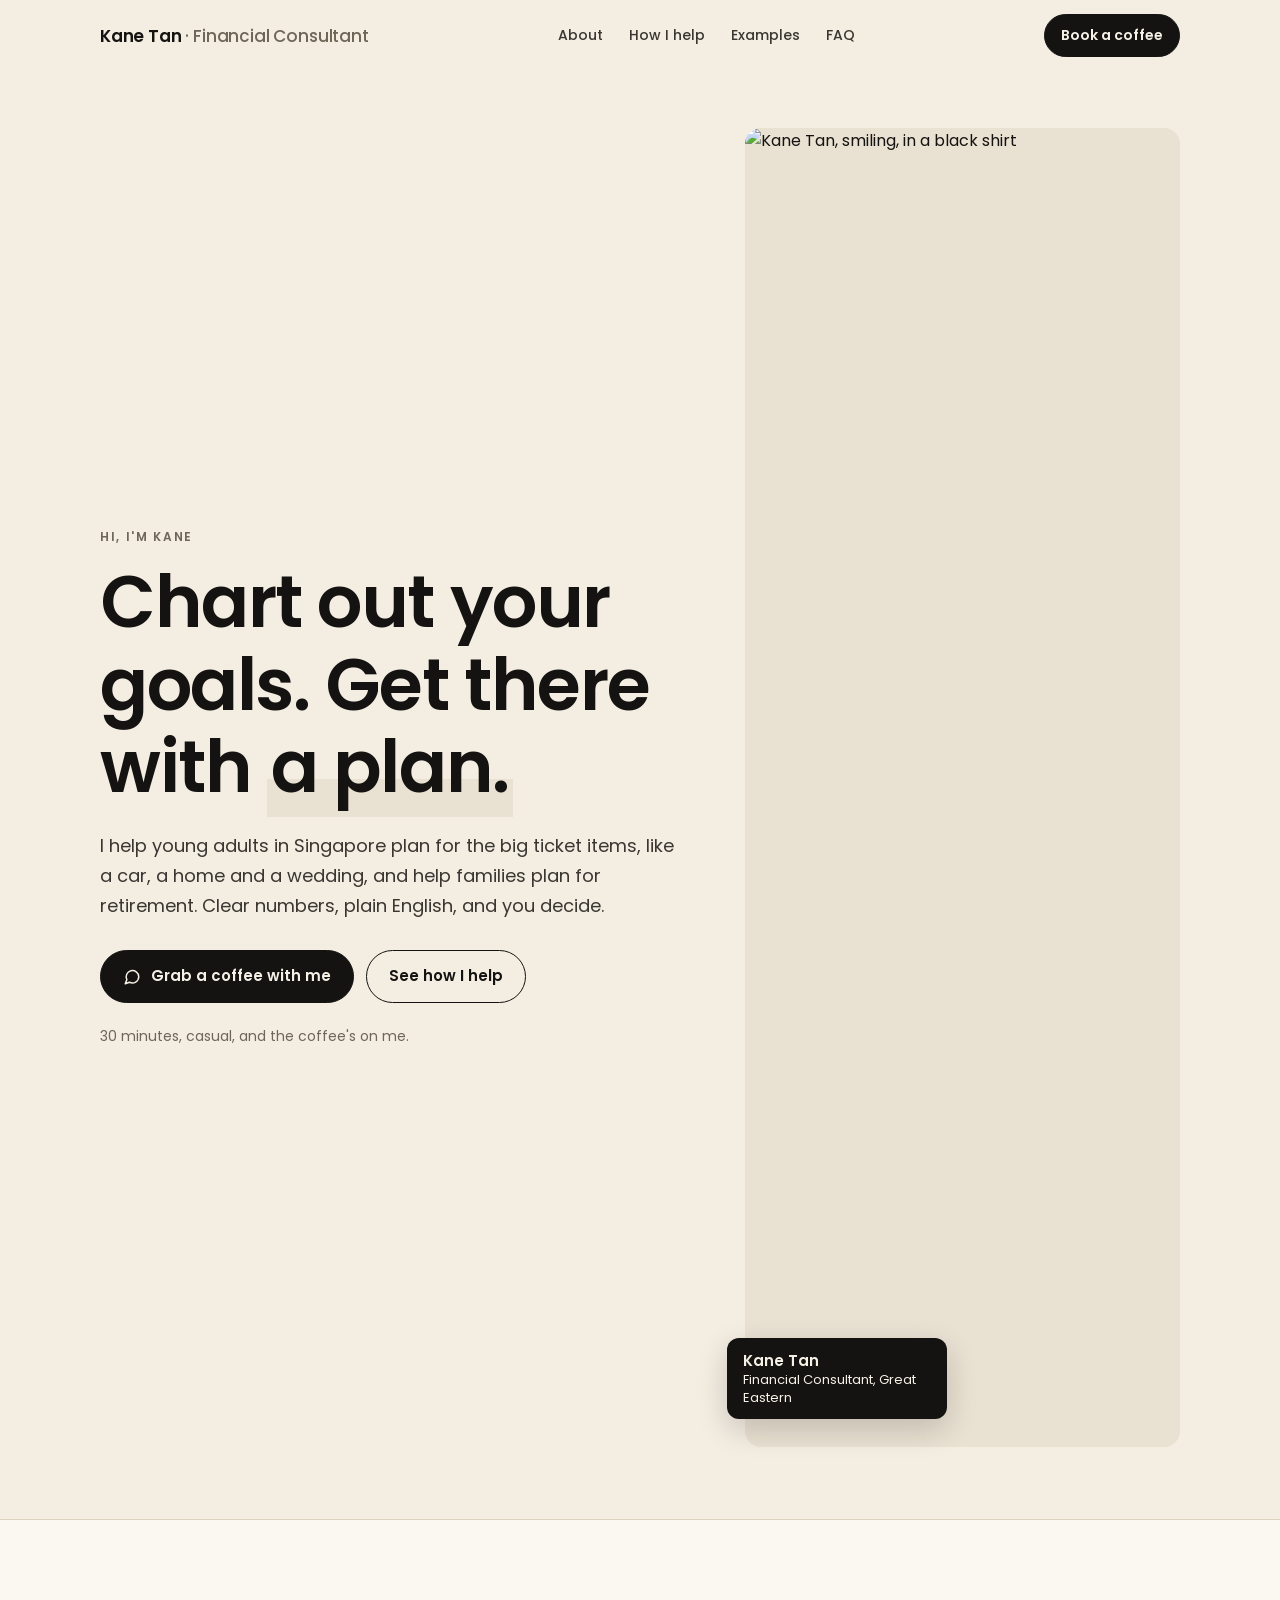
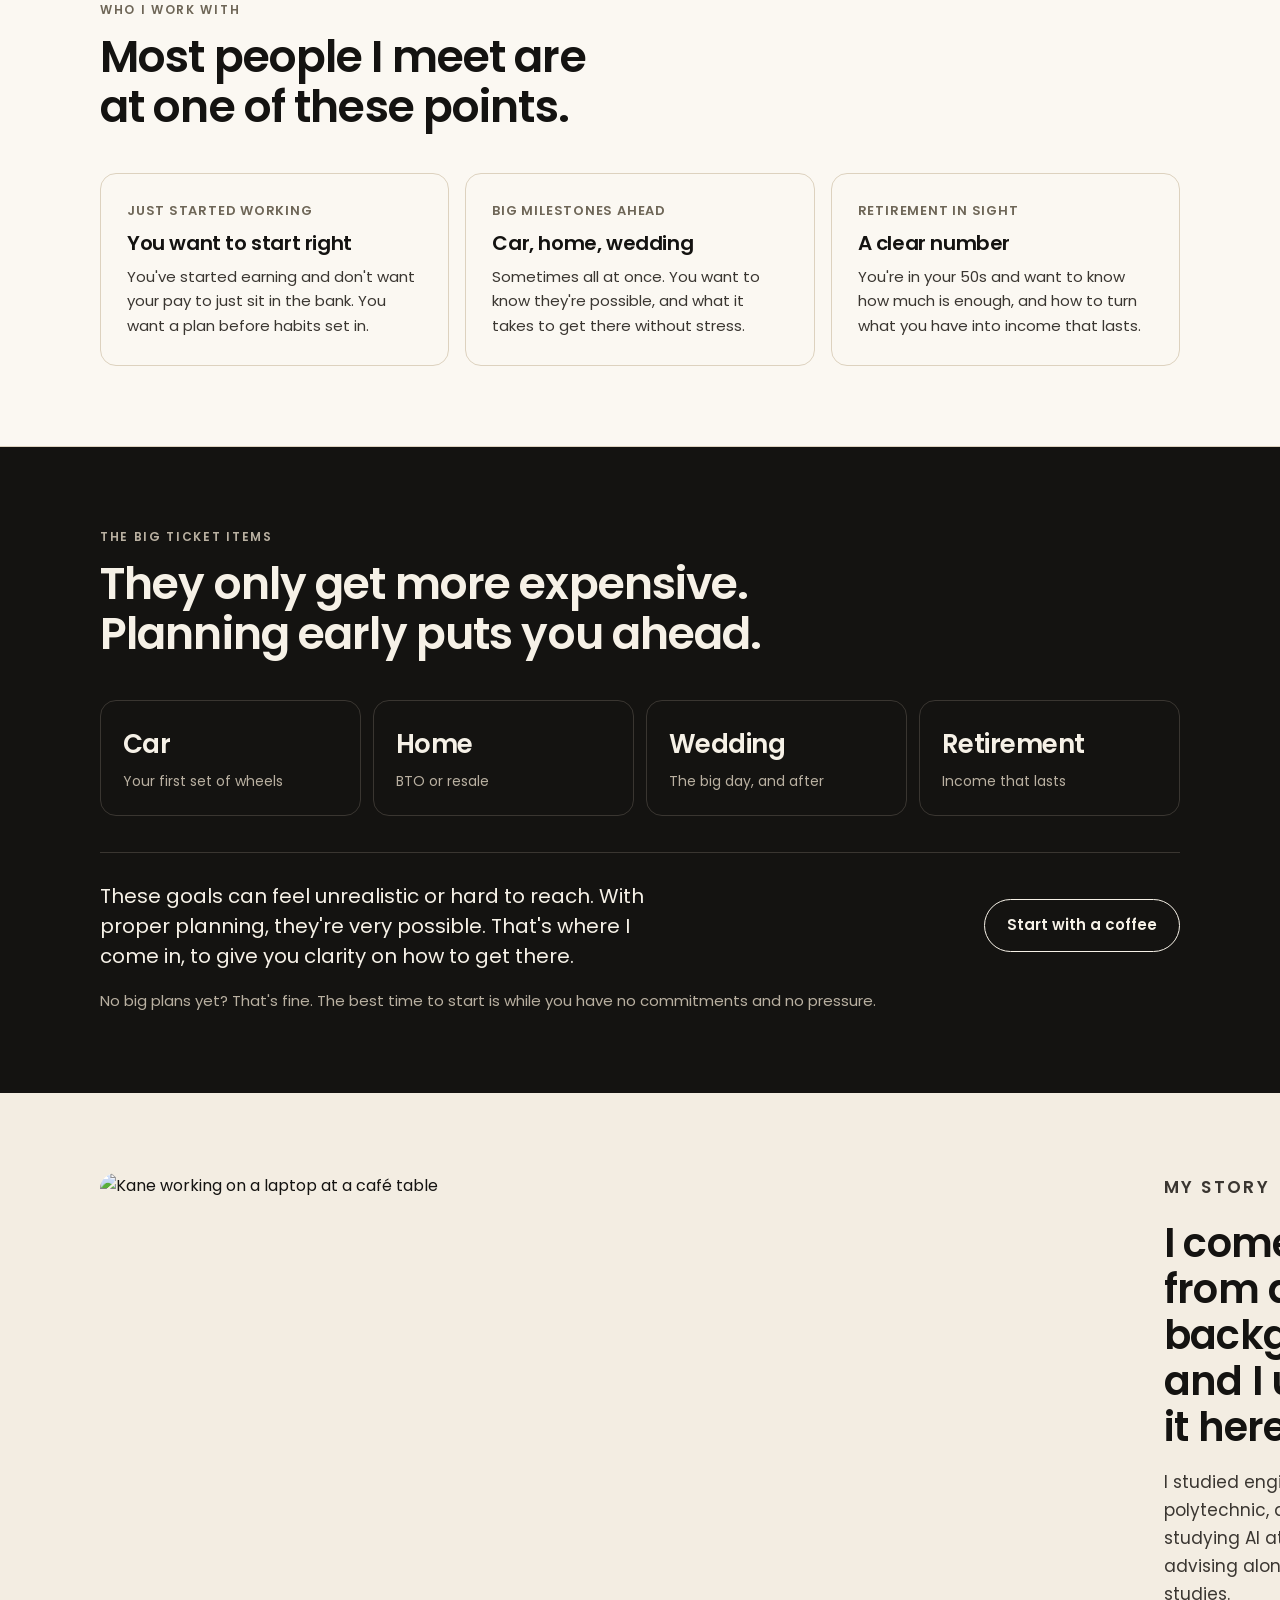
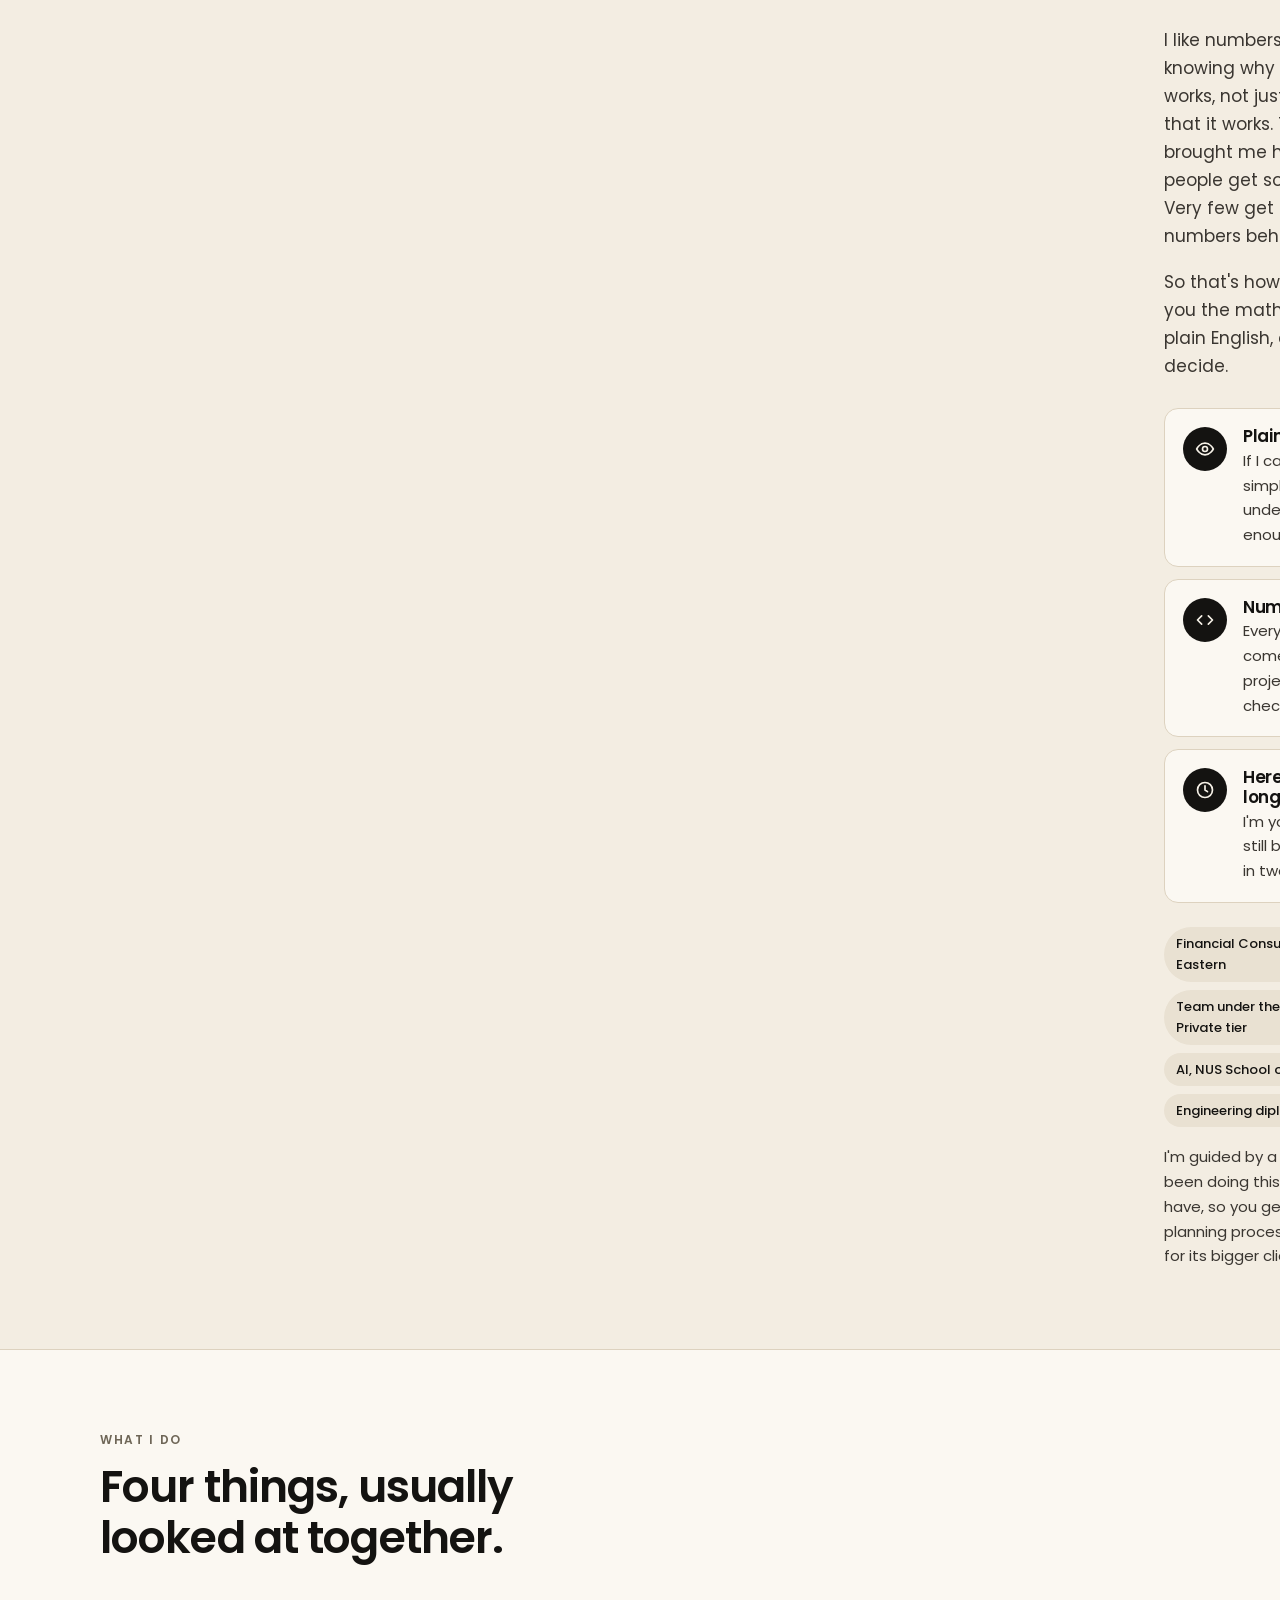
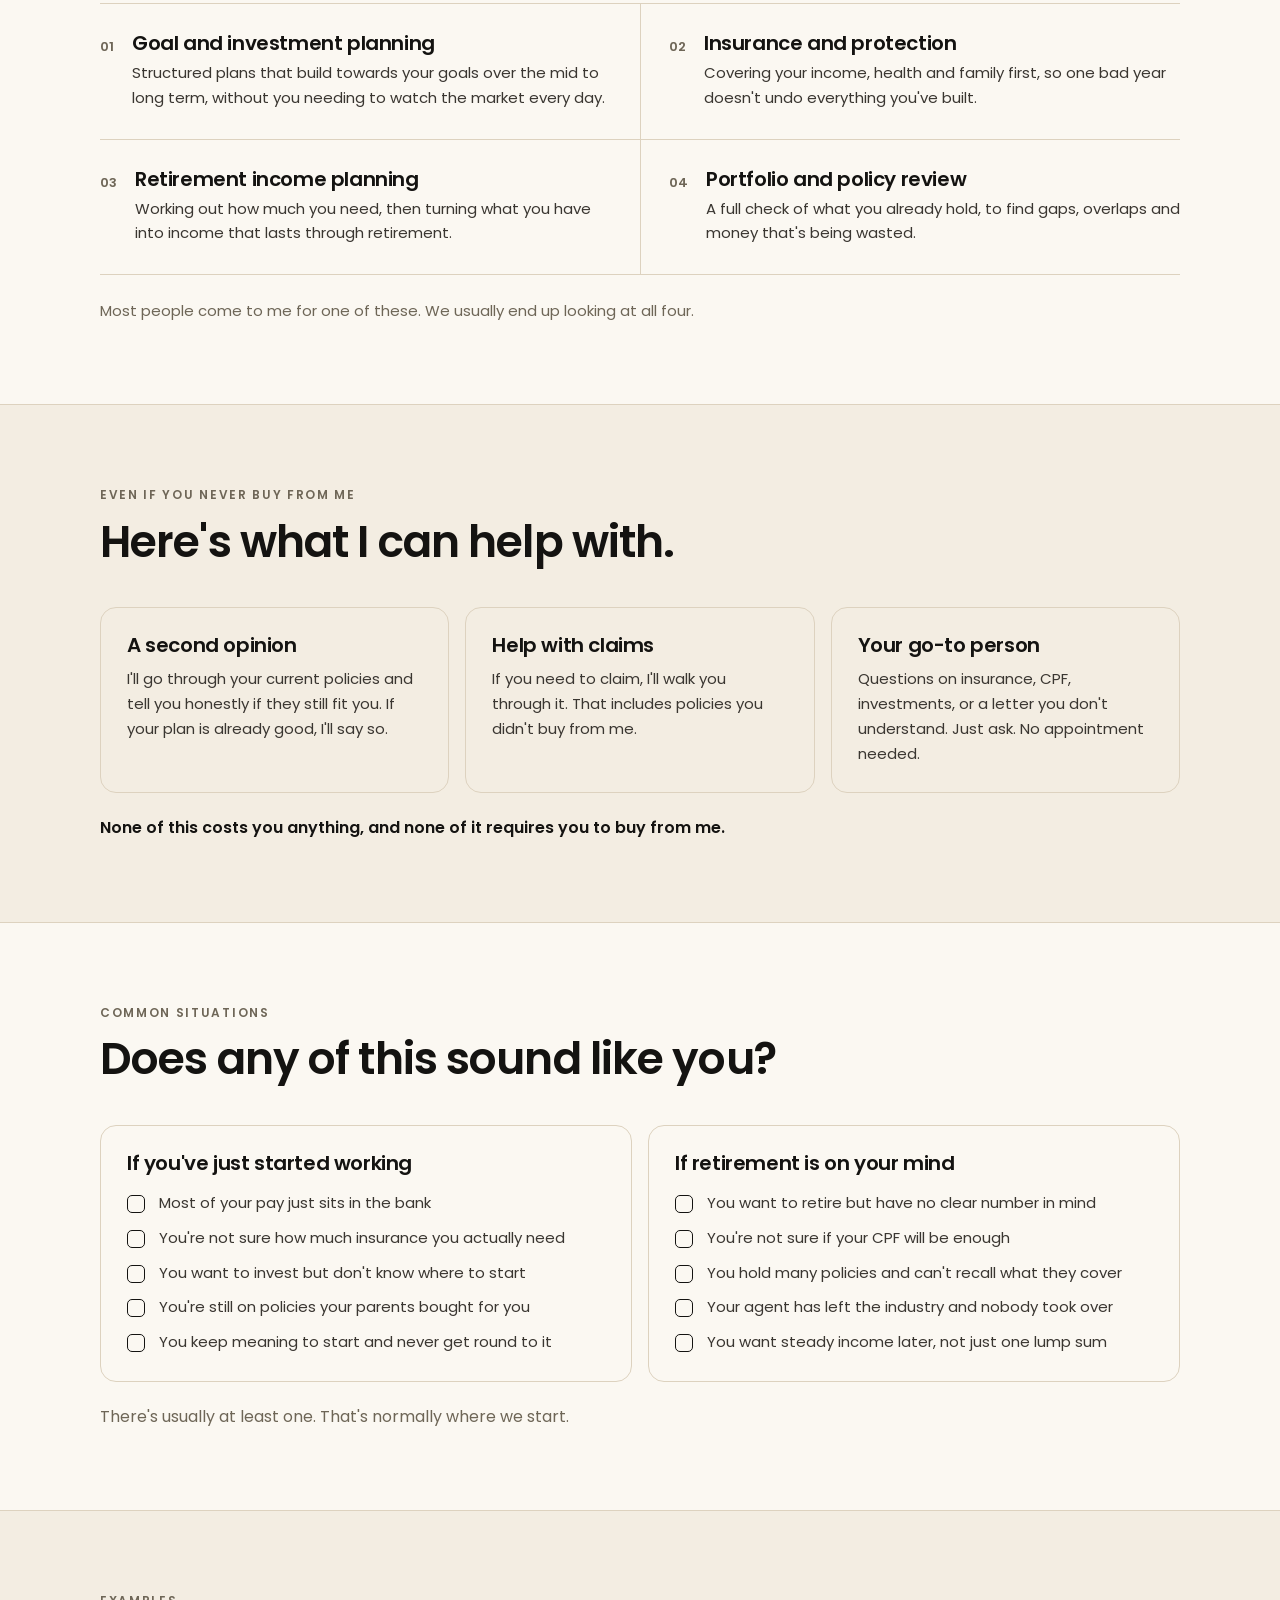
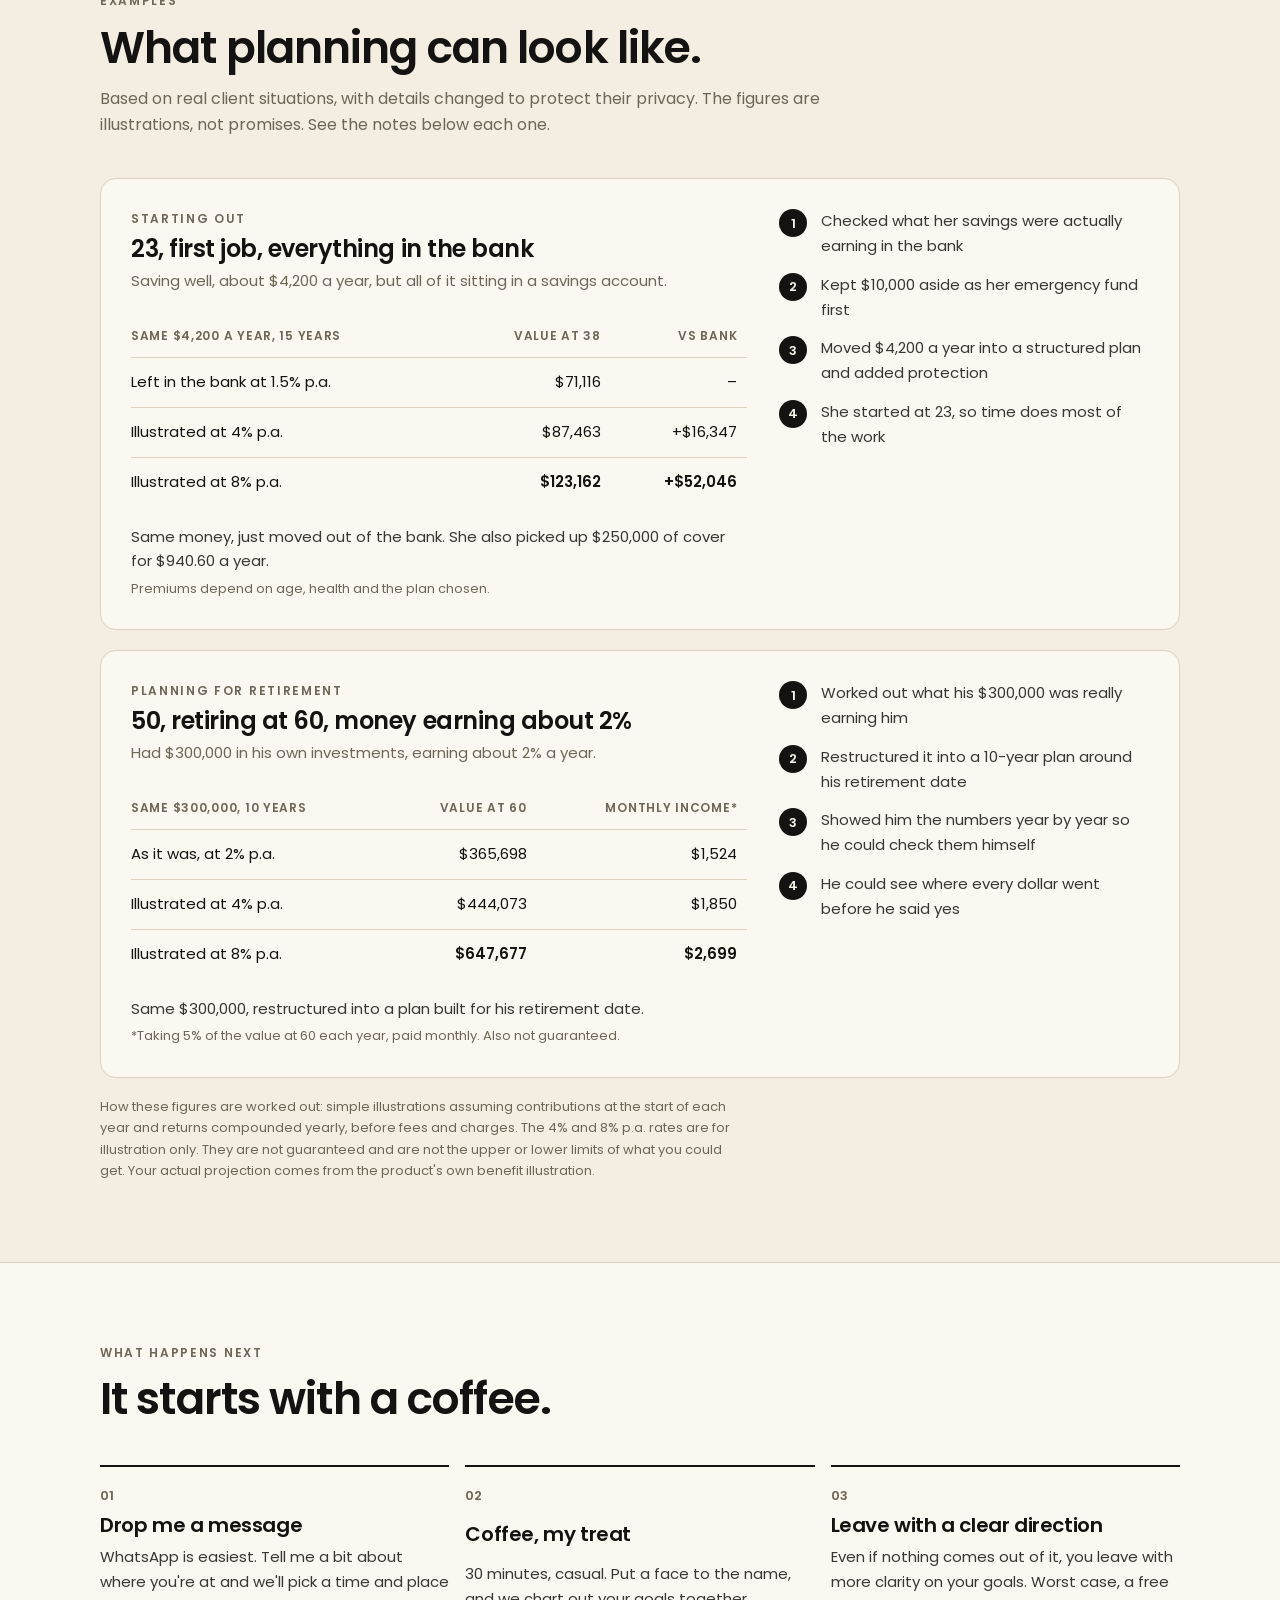
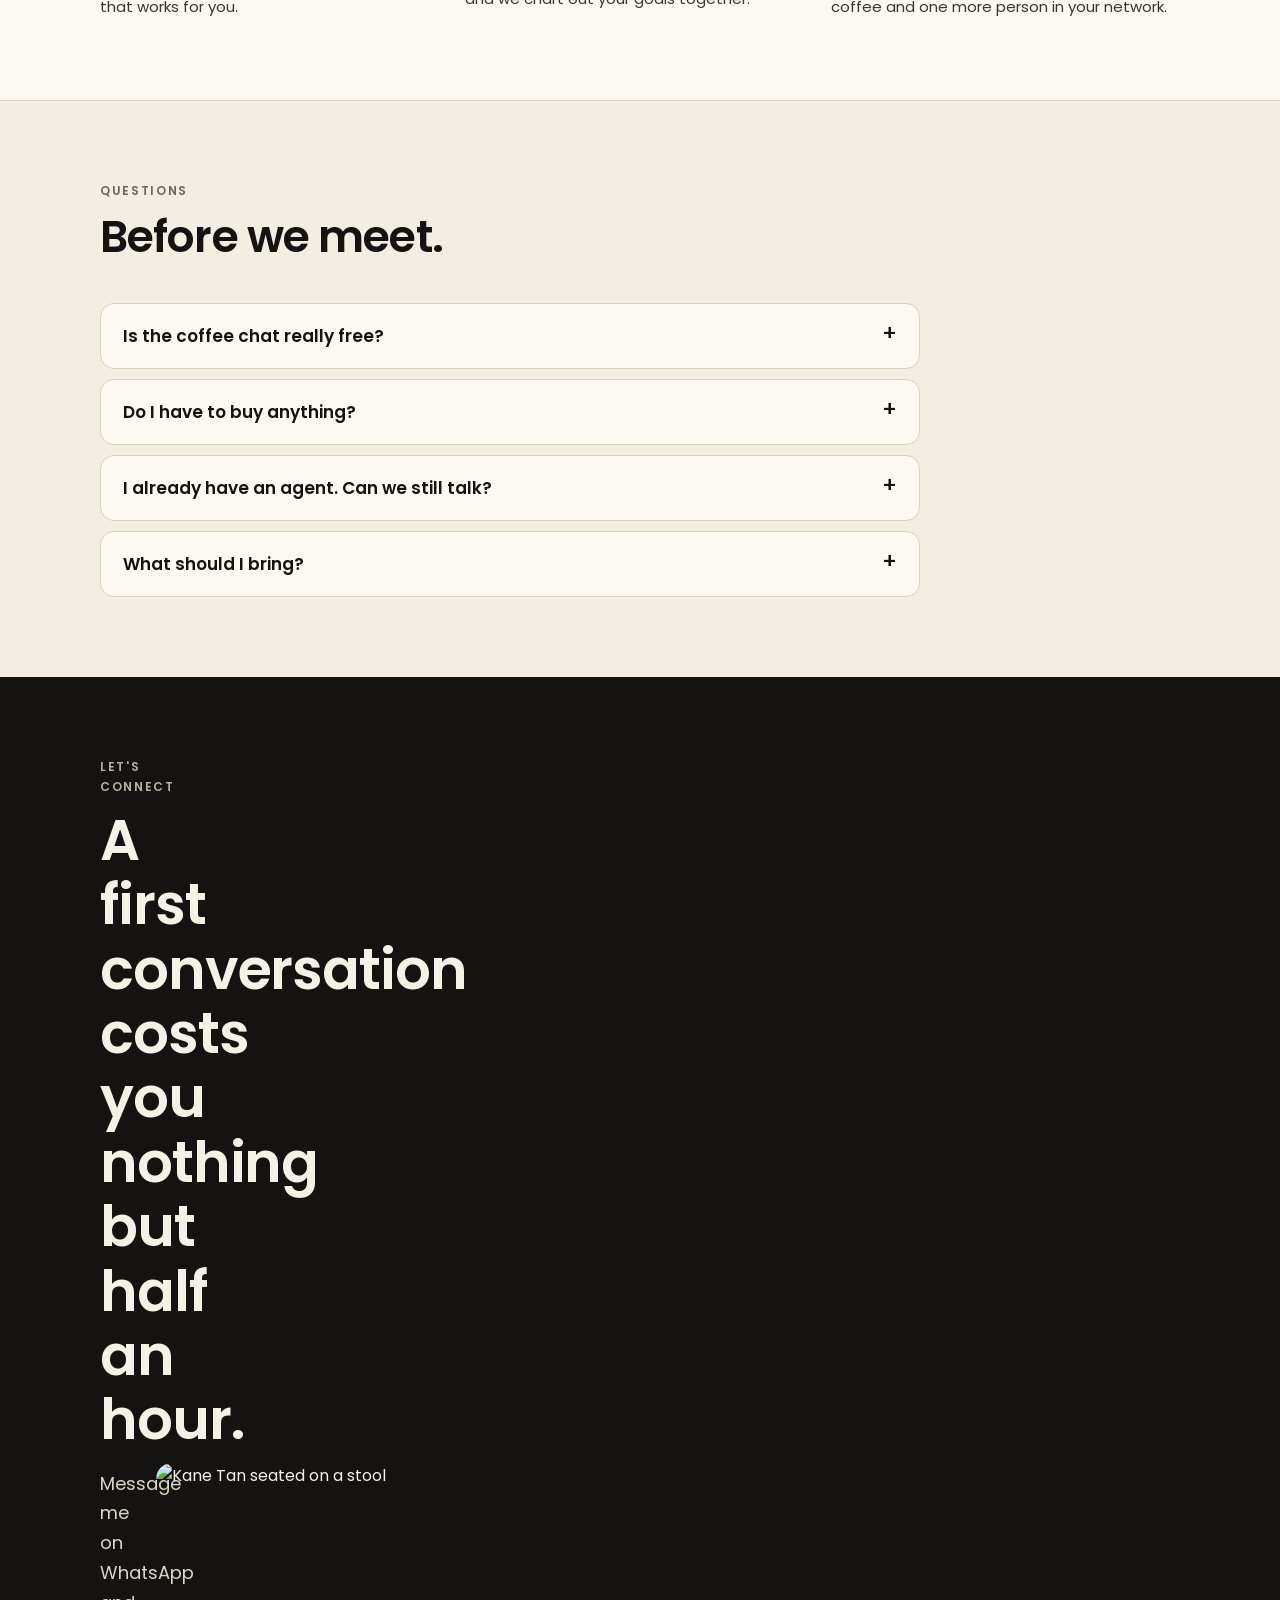
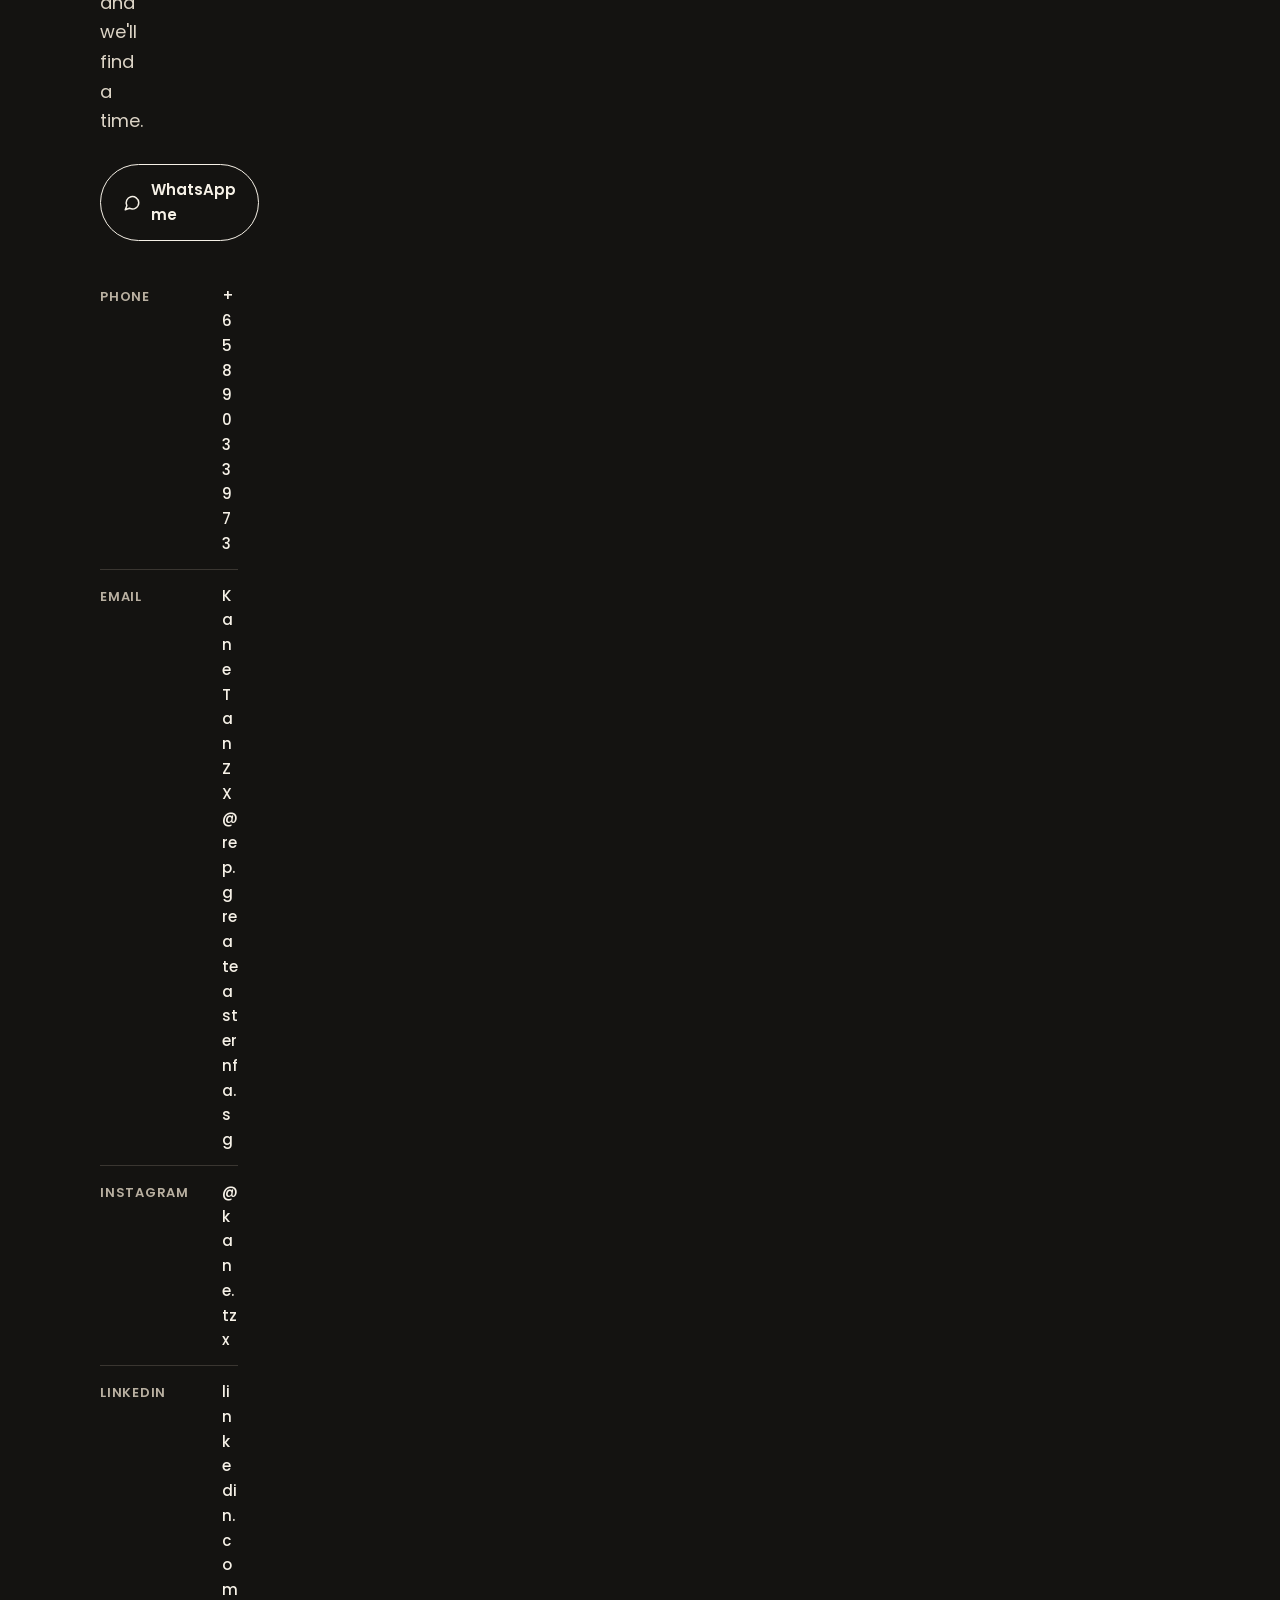
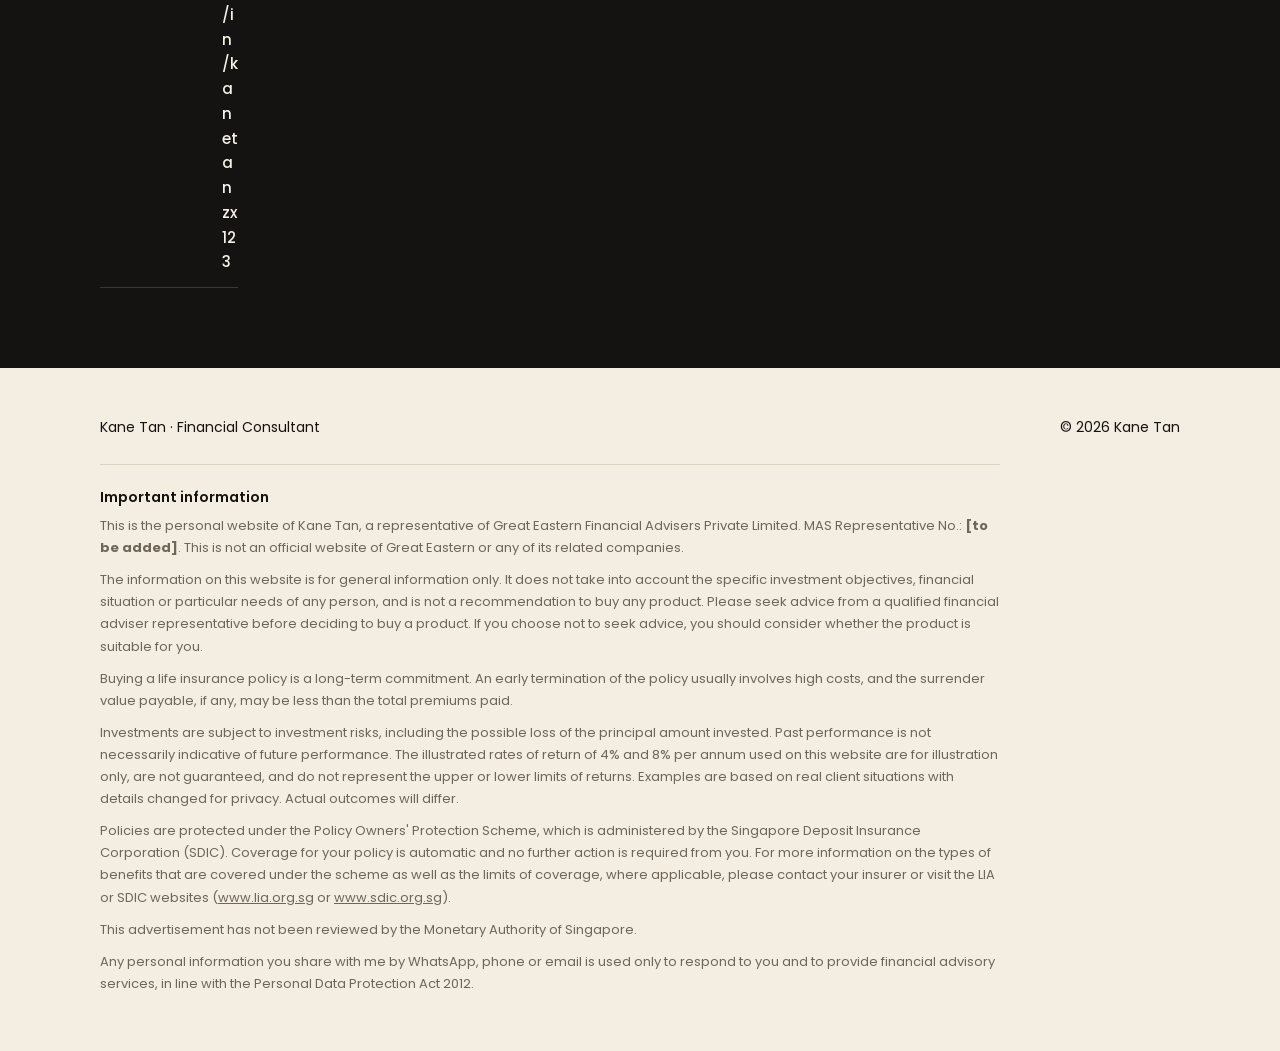
==== index.html @ 6774eb37 "Add files via upload" ====
<!doctype html>
<html lang="en-SG">
<head>
<meta charset="utf-8">
<meta name="viewport" content="width=device-width,initial-scale=1,viewport-fit=cover">
<title>Kane Tan · Financial Consultant</title>
<meta name="description" content="I help young adults in Singapore chart out their goals and plan for the big ticket items: car, home, wedding and retirement. Clear numbers, plain English, and you decide.">
<meta name="theme-color" content="#f3ede2">
<!-- TODO after deploy: replace YOUR-DOMAIN with your Vercel URL so link previews show the image -->
<meta property="og:type" content="website">
<meta property="og:title" content="Kane Tan · Financial Consultant">
<meta property="og:description" content="Chart out your goals and plan for the big ticket items in Singapore. Coffee's on me.">
<meta property="og:image" content="https://YOUR-DOMAIN/images/og.jpg">
<meta property="og:url" content="https://YOUR-DOMAIN/">
<meta name="twitter:card" content="summary_large_image">
<link rel="icon" href="/favicon.svg" type="image/svg+xml">
<link rel="preconnect" href="https://fonts.googleapis.com">
<link rel="preconnect" href="https://fonts.gstatic.com" crossorigin>
<link rel="stylesheet" href="https://fonts.googleapis.com/css2?family=Poppins:wght@400;500;600&display=swap">
<link rel="stylesheet" href="/styles.css">
</head>
<body>

<header class="nav" id="nav">
  <div class="wrap nav-in">
    <a class="brand" href="#top">Kane Tan <span>· Financial Consultant</span></a>
    <nav class="nav-links" aria-label="Sections">
      <a href="#story">About</a>
      <a href="#help">How I help</a>
      <a href="#examples">Examples</a>
      <a href="#faq">FAQ</a>
    </nav>
    <a class="btn btn-dark js-wa" href="https://wa.me/6589033973" target="_blank" rel="noopener">Book a coffee</a>
  </div>
</header>

<main id="top">

  <!-- HERO -->
  <section class="hero">
    <div class="wrap hero-grid">
      <div>
        <p class="eyebrow">Hi, I'm Kane</p>
        <h1>Chart out your goals. Get there with <em>a plan.</em></h1>
        <p class="lede">I help young adults in Singapore plan for the big ticket items, like a car, a home and a wedding, and help families plan for retirement. Clear numbers, plain English, and you decide.</p>
        <div class="cta-row">
          <a class="btn btn-dark js-wa" href="https://wa.me/6589033973" target="_blank" rel="noopener">
            <svg viewBox="0 0 24 24" fill="none" stroke="currentColor" stroke-width="2" stroke-linecap="round" stroke-linejoin="round" aria-hidden="true"><path d="M21 11.5a8.4 8.4 0 0 1-12.4 7.4L3 21l2.1-5.4A8.4 8.4 0 1 1 21 11.5z"/></svg>
            Grab a coffee with me
          </a>
          <a class="btn btn-line" href="#help">See how I help</a>
        </div>
        <p class="hero-note">30 minutes, casual, and the coffee's on me.</p>
      </div>
      <div class="portrait">
        <img src="/images/kane-portrait.jpg" width="1000" height="1319" alt="Kane Tan, smiling, in a black shirt" fetchpriority="high">
        <div class="tag"><b>Kane Tan</b>Financial Consultant, Great Eastern</div>
      </div>
    </div>
  </section>

  <!-- WHO -->
  <section class="band" aria-labelledby="who-h">
    <div class="wrap">
      <div class="sec-head">
        <p class="eyebrow">Who I work with</p>
        <h2 id="who-h">Most people I meet are at one of these points.</h2>
      </div>
      <div class="cards">
        <article class="card">
          <p class="k">Just started working</p>
          <h3>You want to start right</h3>
          <p>You've started earning and don't want your pay to just sit in the bank. You want a plan before habits set in.</p>
        </article>
        <article class="card">
          <p class="k">Big milestones ahead</p>
          <h3>Car, home, wedding</h3>
          <p>Sometimes all at once. You want to know they're possible, and what it takes to get there without stress.</p>
        </article>
        <article class="card">
          <p class="k">Retirement in sight</p>
          <h3>A clear number</h3>
          <p>You're in your 50s and want to know how much is enough, and how to turn what you have into income that lasts.</p>
        </article>
      </div>
    </div>
  </section>

  <!-- GOALS -->
  <section class="dark" aria-labelledby="goals-h">
    <div class="wrap">
      <div class="sec-head">
        <p class="eyebrow">The big ticket items</p>
        <h2 id="goals-h">They only get more expensive. Planning early puts you ahead.</h2>
      </div>
      <div class="goals">
        <div class="goal"><span class="g">Car</span><span class="s">Your first set of wheels</span></div>
        <div class="goal"><span class="g">Home</span><span class="s">BTO or resale</span></div>
        <div class="goal"><span class="g">Wedding</span><span class="s">The big day, and after</span></div>
        <div class="goal"><span class="g">Retirement</span><span class="s">Income that lasts</span></div>
      </div>
      <div class="goals-note">
        <p>These goals can feel unrealistic or hard to reach. With proper planning, they're very possible. That's where I come in, to give you clarity on how to get there.</p>
        <a class="btn btn-line js-wa" href="https://wa.me/6589033973" target="_blank" rel="noopener">Start with a coffee</a>
      </div>
      <p class="muted" style="margin-top:18px;font-size:15px">No big plans yet? That's fine. The best time to start is while you have no commitments and no pressure.</p>
    </div>
  </section>

  <!-- STORY -->
  <section id="story" aria-labelledby="story-h">
    <div class="wrap story">
      <img src="/images/kane-working.jpg" width="900" height="1344" alt="Kane working on a laptop at a café table" loading="lazy">
      <div class="story-body">
        <p class="eyebrow">My story</p>
        <h2 id="story-h">I come from a tech background, and I use it here.</h2>
        <!-- CHECK: "alongside my studies" replaces "full time" from the deck. Use whichever is accurate. -->
        <p>I studied engineering in polytechnic, and I'm now studying AI at NUS while advising alongside my studies.</p>
        <p>I like numbers and I like knowing why something works, not just being told that it works. That's what brought me here. Most people get sold a product. Very few get shown the numbers behind it.</p>
        <p>So that's how I work. I show you the maths, I explain it in plain English, and you decide.</p>
        <div class="principles">
          <div class="principle">
            <span class="ic"><svg viewBox="0 0 24 24" fill="none" stroke="currentColor" stroke-width="2" stroke-linecap="round" stroke-linejoin="round" aria-hidden="true"><path d="M2 12s3.6-7 10-7 10 7 10 7-3.6 7-10 7S2 12 2 12z"/><circle cx="12" cy="12" r="3"/></svg></span>
            <div><h3>Plain English</h3><p>If I can't explain it simply, I don't understand it well enough.</p></div>
          </div>
          <div class="principle">
            <span class="ic"><svg viewBox="0 0 24 24" fill="none" stroke="currentColor" stroke-width="2" stroke-linecap="round" stroke-linejoin="round" aria-hidden="true"><path d="m8 7-5 5 5 5M16 7l5 5-5 5"/></svg></span>
            <div><h3>Numbers first</h3><p>Every plan I show you comes with a projection you can check yourself.</p></div>
          </div>
          <div class="principle">
            <span class="ic"><svg viewBox="0 0 24 24" fill="none" stroke="currentColor" stroke-width="2" stroke-linecap="round" stroke-linejoin="round" aria-hidden="true"><circle cx="12" cy="12" r="9"/><path d="M12 7v5l3 2"/></svg></span>
            <div><h3>Here for the long run</h3><p>I'm young. I plan to still be your adviser in twenty years.</p></div>
          </div>
        </div>
        <div class="creds" aria-label="Background">
          <span class="cred">Financial Consultant, Great Eastern</span>
          <span class="cred">Team under the Great Eastern Private tier</span>
          <span class="cred">AI, NUS School of Computing</span>
          <span class="cred">Engineering diploma</span>
        </div>
        <p class="muted" style="font-size:15px">I'm guided by a team that has been doing this far longer than I have, so you get the same planning process the team uses for its bigger clients.</p>
      </div>
    </div>
  </section>

  <!-- SERVICES -->
  <section id="help" class="band" aria-labelledby="help-h">
    <div class="wrap">
      <div class="sec-head">
        <p class="eyebrow">What I do</p>
        <h2 id="help-h">Four things, usually looked at together.</h2>
      </div>
      <div class="svc">
        <div class="svc-item"><span class="n">01</span><div><h3>Goal and investment planning</h3><p>Structured plans that build towards your goals over the mid to long term, without you needing to watch the market every day.</p></div></div>
        <div class="svc-item"><span class="n">02</span><div><h3>Insurance and protection</h3><p>Covering your income, health and family first, so one bad year doesn't undo everything you've built.</p></div></div>
        <div class="svc-item"><span class="n">03</span><div><h3>Retirement income planning</h3><p>Working out how much you need, then turning what you have into income that lasts through retirement.</p></div></div>
        <div class="svc-item"><span class="n">04</span><div><h3>Portfolio and policy review</h3><p>A full check of what you already hold, to find gaps, overlaps and money that's being wasted.</p></div></div>
      </div>
      <p class="svc-foot">Most people come to me for one of these. We usually end up looking at all four.</p>
    </div>
  </section>

  <!-- FREE HELP -->
  <section aria-labelledby="free-h">
    <div class="wrap">
      <div class="sec-head">
        <p class="eyebrow">Even if you never buy from me</p>
        <h2 id="free-h">Here's what I can help with.</h2>
      </div>
      <div class="free">
        <article class="card">
          <h3>A second opinion</h3>
          <p>I'll go through your current policies and tell you honestly if they still fit you. If your plan is already good, I'll say so.</p>
        </article>
        <article class="card">
          <h3>Help with claims</h3>
          <p>If you need to claim, I'll walk you through it. That includes policies you didn't buy from me.</p>
        </article>
        <article class="card">
          <h3>Your go-to person</h3>
          <p>Questions on insurance, CPF, investments, or a letter you don't understand. Just ask. No appointment needed.</p>
        </article>
      </div>
      <p class="free-note">None of this costs you anything, and none of it requires you to buy from me.</p>
    </div>
  </section>

  <!-- SOUND LIKE YOU -->
  <section class="band" aria-labelledby="sly-h">
    <div class="wrap">
      <div class="sec-head">
        <p class="eyebrow">Common situations</p>
        <h2 id="sly-h">Does any of this sound like you?</h2>
      </div>
      <div class="sly">
        <div class="card">
          <h3>If you've just started working</h3>
          <ul>
            <li>Most of your pay just sits in the bank</li>
            <li>You're not sure how much insurance you actually need</li>
            <li>You want to invest but don't know where to start</li>
            <li>You're still on policies your parents bought for you</li>
            <li>You keep meaning to start and never get round to it</li>
          </ul>
        </div>
        <div class="card">
          <h3>If retirement is on your mind</h3>
          <ul>
            <li>You want to retire but have no clear number in mind</li>
            <li>You're not sure if your CPF will be enough</li>
            <li>You hold many policies and can't recall what they cover</li>
            <li>Your agent has left the industry and nobody took over</li>
            <li>You want steady income later, not just one lump sum</li>
          </ul>
        </div>
      </div>
      <p class="sly-foot">There's usually at least one. That's normally where we start.</p>
    </div>
  </section>

  <!-- EXAMPLES -->
  <section id="examples" aria-labelledby="ex-h">
    <div class="wrap">
      <div class="sec-head">
        <p class="eyebrow">Examples</p>
        <h2 id="ex-h">What planning can look like.</h2>
        <p class="muted">Based on real client situations, with details changed to protect their privacy. The figures are illustrations, not promises. See the notes below each one.</p>
      </div>
      <div class="cases">

        <article class="case">
          <div>
            <p class="eyebrow">Starting out</p>
            <h3>23, first job, everything in the bank</h3>
            <p class="who">Saving well, about $4,200 a year, but all of it sitting in a savings account.</p>
            <div class="tbl">
              <table>
                <thead><tr><th>Same $4,200 a year, 15 years</th><th>Value at 38</th><th>Vs bank</th></tr></thead>
                <tbody>
                  <tr><td>Left in the bank at 1.5% p.a.</td><td>$71,116</td><td>–</td></tr>
                  <tr><td>Illustrated at 4% p.a.</td><td>$87,463</td><td>+$16,347</td></tr>
                  <tr><td>Illustrated at 8% p.a.</td><td class="hi">$123,162</td><td class="hi">+$52,046</td></tr>
                </tbody>
              </table>
            </div>
            <p class="takeaway">Same money, just moved out of the bank. She also picked up $250,000 of cover for $940.60 a year.</p>
            <p class="case-note">Premiums depend on age, health and the plan chosen.</p>
          </div>
          <ol class="steps" aria-label="How we got there">
            <li>Checked what her savings were actually earning in the bank</li>
            <li>Kept $10,000 aside as her emergency fund first</li>
            <li>Moved $4,200 a year into a structured plan and added protection</li>
            <li>She started at 23, so time does most of the work</li>
          </ol>
        </article>

        <article class="case">
          <div>
            <p class="eyebrow">Planning for retirement</p>
            <h3>50, retiring at 60, money earning about 2%</h3>
            <p class="who">Had $300,000 in his own investments, earning about 2% a year.</p>
            <div class="tbl">
              <table>
                <thead><tr><th>Same $300,000, 10 years</th><th>Value at 60</th><th>Monthly income*</th></tr></thead>
                <tbody>
                  <tr><td>As it was, at 2% p.a.</td><td>$365,698</td><td>$1,524</td></tr>
                  <tr><td>Illustrated at 4% p.a.</td><td>$444,073</td><td>$1,850</td></tr>
                  <tr><td>Illustrated at 8% p.a.</td><td class="hi">$647,677</td><td class="hi">$2,699</td></tr>
                </tbody>
              </table>
            </div>
            <p class="takeaway">Same $300,000, restructured into a plan built for his retirement date.</p>
            <p class="case-note">*Taking 5% of the value at 60 each year, paid monthly. Also not guaranteed.</p>
          </div>
          <ol class="steps" aria-label="How we got there">
            <li>Worked out what his $300,000 was really earning him</li>
            <li>Restructured it into a 10-year plan around his retirement date</li>
            <li>Showed him the numbers year by year so he could check them himself</li>
            <li>He could see where every dollar went before he said yes</li>
          </ol>
        </article>

      </div>
      <p class="case-note" style="margin-top:18px;max-width:80ch">How these figures are worked out: simple illustrations assuming contributions at the start of each year and returns compounded yearly, before fees and charges. The 4% and 8% p.a. rates are for illustration only. They are not guaranteed and are not the upper or lower limits of what you could get. Your actual projection comes from the product's own benefit illustration.</p>
    </div>
  </section>

  <!-- PROCESS -->
  <section class="band" aria-labelledby="pr-h">
    <div class="wrap">
      <div class="sec-head">
        <p class="eyebrow">What happens next</p>
        <h2 id="pr-h">It starts with a coffee.</h2>
      </div>
      <ol class="process">
        <li><h3>Drop me a message</h3><p>WhatsApp is easiest. Tell me a bit about where you're at and we'll pick a time and place that works for you.</p></li>
        <li><h3>Coffee, my treat</h3><p>30 minutes, casual. Put a face to the name, and we chart out your goals together.</p></li>
        <li><h3>Leave with a clear direction</h3><p>Even if nothing comes out of it, you leave with more clarity on your goals. Worst case, a free coffee and one more person in your network.</p></li>
      </ol>
    </div>
  </section>

  <!-- FAQ -->
  <section id="faq" aria-labelledby="faq-h">
    <div class="wrap">
      <div class="sec-head">
        <p class="eyebrow">Questions</p>
        <h2 id="faq-h">Before we meet.</h2>
      </div>
      <div class="faq">
        <details>
          <summary>Is the coffee chat really free?</summary>
          <p>Yes. The coffee's on me, and there's no fee for the chat or for a second opinion on your policies.</p>
        </details>
        <details>
          <summary>Do I have to buy anything?</summary>
          <p>No. If something fits, I'll show you the numbers and you decide. If what you have is already good, I'll tell you that too.</p>
        </details>
        <details>
          <summary>I already have an agent. Can we still talk?</summary>
          <p>Of course. Many people I meet already have one. A second view doesn't mean changing anything.</p>
        </details>
        <details>
          <summary>What should I bring?</summary>
          <p>Nothing is needed. If you'd like a review, bring a list or photos of your current policies, or have your insurer's app open.</p>
        </details>
      </div>
    </div>
  </section>

  <!-- CONTACT -->
  <section class="dark" id="contact" aria-labelledby="c-h">
    <div class="wrap contact">
      <div>
        <p class="eyebrow">Let's connect</p>
        <h2 id="c-h">A first conversation costs you nothing but half an hour.</h2>
        <p class="lede">Message me on WhatsApp and we'll find a time.</p>
        <a class="btn btn-line js-wa" href="https://wa.me/6589033973" target="_blank" rel="noopener">
          <svg viewBox="0 0 24 24" fill="none" stroke="currentColor" stroke-width="2" stroke-linecap="round" stroke-linejoin="round" aria-hidden="true"><path d="M21 11.5a8.4 8.4 0 0 1-12.4 7.4L3 21l2.1-5.4A8.4 8.4 0 1 1 21 11.5z"/></svg>
          WhatsApp me
        </a>
        <div class="links">
          <a href="tel:+6589033973"><span>Phone</span><b>+65 8903 3973</b></a>
          <a href="mailto:KaneTanZX@rep.greateasternfa.sg"><span>Email</span><b>KaneTanZX@rep.greateasternfa.sg</b></a>
          <a href="https://www.instagram.com/kane.tzx/" target="_blank" rel="noopener"><span>Instagram</span><b>@kane.tzx</b></a>
          <a href="https://www.linkedin.com/in/kanetanzx123" target="_blank" rel="noopener"><span>LinkedIn</span><b>linkedin.com/in/kanetanzx123</b></a>
        </div>
      </div>
      <img src="/images/kane-seated.jpg" width="1000" height="1319" alt="Kane Tan seated on a stool" loading="lazy">
    </div>
  </section>

</main>

<footer>
  <div class="wrap">
    <div class="foot-top">
      <span>Kane Tan · Financial Consultant</span>
      <span>© <span id="yr">2026</span> Kane Tan</span>
    </div>
    <div class="legal">
      <h2>Important information</h2>
      <!-- CHECK WITH COMPLIANCE: confirm the company name and add your MAS representative number (from the MAS Register of Representatives). -->
      <p>This is the personal website of Kane Tan, a representative of Great Eastern Financial Advisers Private Limited. MAS Representative No.: <strong>[to be added]</strong>. This is not an official website of Great Eastern or any of its related companies.</p>
      <p>The information on this website is for general information only. It does not take into account the specific investment objectives, financial situation or particular needs of any person, and is not a recommendation to buy any product. Please seek advice from a qualified financial adviser representative before deciding to buy a product. If you choose not to seek advice, you should consider whether the product is suitable for you.</p>
      <p>Buying a life insurance policy is a long-term commitment. An early termination of the policy usually involves high costs, and the surrender value payable, if any, may be less than the total premiums paid.</p>
      <p>Investments are subject to investment risks, including the possible loss of the principal amount invested. Past performance is not necessarily indicative of future performance. The illustrated rates of return of 4% and 8% per annum used on this website are for illustration only, are not guaranteed, and do not represent the upper or lower limits of returns. Examples are based on real client situations with details changed for privacy. Actual outcomes will differ.</p>
      <p>Policies are protected under the Policy Owners' Protection Scheme, which is administered by the Singapore Deposit Insurance Corporation (SDIC). Coverage for your policy is automatic and no further action is required from you. For more information on the types of benefits that are covered under the scheme as well as the limits of coverage, where applicable, please contact your insurer or visit the LIA or SDIC websites (<a href="https://www.lia.org.sg" target="_blank" rel="noopener">www.lia.org.sg</a> or <a href="https://www.sdic.org.sg" target="_blank" rel="noopener">www.sdic.org.sg</a>).</p>
      <p>This advertisement has not been reviewed by the Monetary Authority of Singapore.</p>
      <p>Any personal information you share with me by WhatsApp, phone or email is used only to respond to you and to provide financial advisory services, in line with the Personal Data Protection Act 2012.</p>
    </div>
  </div>
</footer>

<div class="mcta">
  <a class="btn btn-dark js-wa" href="https://wa.me/6589033973" target="_blank" rel="noopener">Grab a coffee with me</a>
</div>

<script>
  // WhatsApp links open with a ready-made first message
  var msg = "Hi Kane, I saw your page and would like to grab a coffee chat!";
  document.querySelectorAll(".js-wa").forEach(function (a) {
    a.href = "https://wa.me/6589033973?text=" + encodeURIComponent(msg);
  });
  // Nav border once scrolled
  var nav = document.getElementById("nav");
  function onScroll(){ nav.classList.toggle("scrolled", window.scrollY > 8); }
  window.addEventListener("scroll", onScroll, { passive: true }); onScroll();
  document.getElementById("yr").textContent = new Date().getFullYear();
</script>
</body>
</html>
---- styles.css ----
/* Kane Tan — personal site
   Layout: one long, calm column of sections on cream; black does the emphasis. Photos carry the warmth. */
:root{
  --cream:#f3ede2;
  --paper:#fbf8f2;
  --sand:#e9e1d2;
  --line:#ddd2bf;
  --ink:#141311;
  --ink-2:#3a3631;
  --muted:#6e6657;
  --on-ink:#f6f1e7;
  --font:"Poppins",ui-sans-serif,system-ui,-apple-system,"Segoe UI",Roboto,sans-serif;
  --wrap:1120px;
  --gutter:max(20px,env(safe-area-inset-left,0px));
  --gutter-r:max(20px,env(safe-area-inset-right,0px));
  --radius:16px;
  color-scheme:light;
}
*,*::before,*::after{box-sizing:border-box}
html{scroll-behavior:smooth;scroll-padding-top:84px;-webkit-text-size-adjust:100%}
body{margin:0;background:var(--cream);color:var(--ink);font-family:var(--font);font-size:16px;line-height:1.65;-webkit-font-smoothing:antialiased}
img{max-width:100%;display:block}
a{color:inherit}
h1,h2,h3{margin:0;font-weight:600;line-height:1.15;letter-spacing:-.02em;text-wrap:balance}
p{margin:0}
:focus-visible{outline:2px solid var(--ink);outline-offset:3px;border-radius:6px}
.wrap{max-width:var(--wrap);margin:0 auto;padding-left:var(--gutter);padding-right:var(--gutter-r)}
.eyebrow{font-size:12px;font-weight:600;letter-spacing:.14em;text-transform:uppercase;color:var(--muted)}
.lede{font-size:18px;color:var(--ink-2);max-width:56ch}
.muted{color:var(--muted)}

/* buttons */
.btn{display:inline-flex;align-items:center;gap:10px;font:inherit;font-weight:600;font-size:15px;text-decoration:none;border-radius:999px;padding:13px 22px;border:1.5px solid var(--ink);transition:transform .15s ease,background .15s ease,color .15s ease;cursor:pointer}
.btn-dark{background:var(--ink);color:var(--on-ink)}
.btn-dark:hover{transform:translateY(-1px)}
.btn-line{background:transparent;color:var(--ink)}
.btn-line:hover{background:var(--ink);color:var(--on-ink)}
.btn svg{width:18px;height:18px;flex:none}

/* nav */
.nav{position:sticky;top:0;z-index:20;background:rgba(243,237,226,.88);backdrop-filter:saturate(1.2) blur(10px);-webkit-backdrop-filter:saturate(1.2) blur(10px);border-bottom:1px solid transparent;transition:border-color .2s}
.nav.scrolled{border-bottom-color:var(--line)}
.nav-in{display:flex;align-items:center;justify-content:space-between;gap:16px;padding-block:14px}
.brand{font-weight:600;font-size:17px;text-decoration:none;letter-spacing:-.01em}
.brand span{color:var(--muted);font-weight:500}
.nav-links{display:flex;gap:26px;font-size:14px;font-weight:500}
.nav-links a{text-decoration:none;color:var(--ink-2)}
.nav-links a:hover{color:var(--ink)}
.nav .btn{padding:9px 16px;font-size:14px}

/* hero */
.hero{padding-block:56px 72px}
.hero-grid{display:grid;grid-template-columns:1.15fr .85fr;gap:56px;align-items:center}
.hero h1{font-size:clamp(40px,6.2vw,72px);margin:14px 0 22px}
.hero h1 em{font-style:normal;background:linear-gradient(transparent 62%,var(--sand) 62%);padding:0 4px}
.hero .lede{margin-bottom:30px}
.cta-row{display:flex;flex-wrap:wrap;gap:12px}
.hero-note{margin-top:22px;font-size:14px;color:var(--muted)}
.portrait{position:relative}
.portrait img{border-radius:var(--radius);aspect-ratio:4/5;object-fit:cover;width:100%;background:var(--sand)}
.tag{position:absolute;left:-18px;bottom:28px;background:var(--ink);color:var(--on-ink);border-radius:12px;padding:12px 16px;font-size:13px;line-height:1.4;max-width:220px;box-shadow:0 10px 30px rgba(20,19,17,.18)}
.tag b{display:block;font-size:15px;font-weight:600}

/* sections */
section{padding-block:80px}
.sec-head{display:grid;gap:12px;margin-bottom:40px;max-width:720px}
.sec-head h2{font-size:clamp(30px,4vw,44px)}
.band{background:var(--paper);border-block:1px solid var(--line)}
.dark{background:var(--ink);color:var(--on-ink)}
.dark .eyebrow,.dark .muted{color:#b9b0a1}
.dark .lede{color:#ddd5c7}

/* who */
.cards{display:grid;grid-template-columns:repeat(3,minmax(0,1fr));gap:16px}
.card{background:var(--paper);border:1px solid var(--line);border-radius:var(--radius);padding:26px;display:grid;gap:10px;align-content:start}
.card h3{font-size:20px}
.card p{color:var(--ink-2);font-size:15px}
.card .k{font-size:13px;font-weight:600;color:var(--muted);letter-spacing:.06em;text-transform:uppercase}

/* goals */
.goals{display:grid;grid-template-columns:repeat(4,minmax(0,1fr));gap:12px;margin-bottom:36px}
.goal{border:1px solid #3a3631;border-radius:var(--radius);padding:22px;display:grid;gap:4px}
.goal .g{font-size:26px;font-weight:600;letter-spacing:-.02em}
.goal .s{font-size:14px;color:#b9b0a1}
.goals-note{display:grid;grid-template-columns:1fr auto;gap:24px;align-items:center;border-top:1px solid #3a3631;padding-top:28px}
.goals-note p{font-size:20px;line-height:1.5;max-width:46ch}
.dark .btn-line{border-color:var(--on-ink);color:var(--on-ink)}
.dark .btn-line:hover{background:var(--on-ink);color:var(--ink)}

/* story */
.story{display:grid;grid-template-columns:.8fr 1.2fr;gap:56px;align-items:start}
.story img{border-radius:var(--radius);aspect-ratio:3/4;object-fit:cover;width:100%;position:sticky;top:100px}
.story-body{display:grid;gap:18px}
.story-body h2{font-size:clamp(28px,3.6vw,40px)}
.story-body > p{font-size:17px;color:var(--ink-2);max-width:58ch}
.principles{display:grid;gap:12px;margin-top:10px}
.principle{display:grid;grid-template-columns:44px 1fr;gap:16px;align-items:start;background:var(--paper);border:1px solid var(--line);border-radius:14px;padding:18px}
.principle .ic{width:44px;height:44px;border-radius:50%;background:var(--ink);color:var(--on-ink);display:grid;place-items:center}
.principle .ic svg{width:20px;height:20px}
.principle h3{font-size:17px;margin-bottom:2px}
.principle p{font-size:15px;color:var(--ink-2)}
.creds{display:flex;flex-wrap:wrap;gap:8px;margin-top:6px}
.cred{font-size:13px;font-weight:500;background:var(--sand);border-radius:999px;padding:6px 12px}

/* services */
.svc{display:grid;grid-template-columns:repeat(2,minmax(0,1fr));gap:0;border-top:1px solid var(--line)}
.svc-item{padding:28px 28px 28px 0;border-bottom:1px solid var(--line);display:grid;grid-template-columns:auto 1fr;gap:18px}
.svc-item:nth-child(even){padding-left:28px;padding-right:0;border-left:1px solid var(--line)}
.svc-item .n{font-size:13px;font-weight:600;color:var(--muted);padding-top:4px;font-variant-numeric:tabular-nums}
.svc-item h3{font-size:20px;margin-bottom:6px}
.svc-item p{color:var(--ink-2);font-size:15px}
.svc-foot{margin-top:24px;color:var(--muted);font-size:15px}

/* free help */
.free{display:grid;grid-template-columns:repeat(3,minmax(0,1fr));gap:16px}
.free .card{background:var(--cream)}
.free-note{margin-top:22px;font-weight:600}

/* sound like you */
.sly{display:grid;grid-template-columns:repeat(2,minmax(0,1fr));gap:16px}
.sly .card ul{list-style:none;margin:6px 0 0;padding:0;display:grid;gap:10px}
.sly li{display:grid;grid-template-columns:22px 1fr;gap:10px;font-size:15px;color:var(--ink-2)}
.sly li::before{content:"";width:18px;height:18px;margin-top:4px;border-radius:5px;border:1.5px solid var(--ink)}
.sly-foot{margin-top:22px;color:var(--muted)}

/* examples */
.cases{display:grid;gap:20px}
.case{background:var(--paper);border:1px solid var(--line);border-radius:var(--radius);padding:30px;display:grid;grid-template-columns:1.25fr .75fr;gap:32px}
.case h3{font-size:24px;margin:6px 0 6px}
.case .who{color:var(--muted);font-size:15px;margin-bottom:20px}
.tbl{overflow-x:auto}
table{width:100%;border-collapse:collapse;font-size:15px;font-variant-numeric:tabular-nums}
th,td{padding:12px 10px;text-align:right;border-bottom:1px solid var(--line);white-space:nowrap}
th:first-child,td:first-child{text-align:left;padding-left:0}
thead th{font-size:12px;font-weight:600;letter-spacing:.06em;text-transform:uppercase;color:var(--muted)}
td.hi{font-weight:600}
tbody tr:last-child td{border-bottom:0}
.case .takeaway{margin-top:18px;font-size:15px;color:var(--ink-2)}
.steps{list-style:none;margin:0;padding:0;display:grid;gap:14px;counter-reset:st;align-content:start}
.steps li{counter-increment:st;display:grid;grid-template-columns:30px 1fr;gap:12px;font-size:15px;color:var(--ink-2)}
.steps li::before{content:counter(st);width:28px;height:28px;border-radius:50%;background:var(--ink);color:var(--on-ink);display:grid;place-items:center;font-size:13px;font-weight:600}
.case-note{margin-top:4px;font-size:13px;color:var(--muted)}

/* process */
.process{display:grid;grid-template-columns:repeat(3,minmax(0,1fr));gap:16px;list-style:none;margin:0;padding:0;counter-reset:pr}
.process li{counter-increment:pr;border-top:2px solid var(--ink);padding-top:18px;display:grid;gap:8px}
.process li::before{content:"0" counter(pr);font-size:13px;font-weight:600;color:var(--muted)}
.process h3{font-size:20px}
.process p{color:var(--ink-2);font-size:15px}

/* faq */
.faq{display:grid;gap:10px;max-width:820px}
.faq details{background:var(--paper);border:1px solid var(--line);border-radius:14px;padding:18px 22px}
.faq summary{cursor:pointer;font-weight:600;font-size:17px;list-style:none;display:flex;justify-content:space-between;gap:16px}
.faq summary::-webkit-details-marker{display:none}
.faq summary::after{content:"+";font-weight:500;font-size:22px;line-height:1}
.faq details[open] summary::after{content:"–"}
.faq details p{margin-top:10px;color:var(--ink-2);font-size:15px}

/* contact */
.contact{display:grid;grid-template-columns:1.1fr .9fr;gap:56px;align-items:center}
.contact h2{font-size:clamp(34px,5vw,56px);margin:12px 0 16px}
.contact .lede{margin-bottom:28px}
.contact img{border-radius:var(--radius);aspect-ratio:4/5;object-fit:cover;width:100%}
.links{display:grid;gap:2px;margin-top:30px;border-top:1px solid #3a3631}
.links a,.links div{display:grid;grid-template-columns:110px 1fr;gap:12px;padding:12px 0;border-bottom:1px solid #3a3631;text-decoration:none;font-size:15px;overflow-wrap:anywhere}
.links span{color:#b9b0a1;font-size:13px;font-weight:600;letter-spacing:.06em;text-transform:uppercase;padding-top:2px}
.links a:hover b{text-decoration:underline}
.links b{font-weight:500}

/* footer */
footer{padding-block:48px 56px;font-size:13px;color:var(--muted);line-height:1.7}
.foot-top{display:flex;flex-wrap:wrap;justify-content:space-between;gap:12px;margin-bottom:24px;color:var(--ink);font-size:14px}
.legal{display:grid;gap:10px;border-top:1px solid var(--line);padding-top:24px;max-width:900px}
.legal h2{font-size:14px;color:var(--ink);letter-spacing:0}
.legal a{text-decoration:underline}

/* mobile sticky CTA */
.mcta{display:none}

/* responsive */
@media (max-width:960px){
  .nav-links{display:none}
  .hero-grid,.story,.contact,.case{grid-template-columns:1fr;gap:36px}
  .portrait{max-width:440px}
  .tag{left:12px}
  .story img{position:static;max-width:440px}
  .cards,.free,.process{grid-template-columns:1fr}
  .goals{grid-template-columns:repeat(2,minmax(0,1fr))}
  .goals-note{grid-template-columns:1fr}
  .contact img{max-width:440px}
}
@media (max-width:680px){
  section{padding-block:60px}
  .hero{padding-block:28px 56px}
  .svc,.sly{grid-template-columns:1fr}
  .svc-item,.svc-item:nth-child(even){padding:22px 0;border-left:0}
  .case{padding:22px}
  th,td{padding:10px 6px}
  .nav .btn{display:none}
  body{padding-bottom:84px}
  .mcta{display:block;position:fixed;left:0;right:0;bottom:0;z-index:30;padding:12px var(--gutter-r) calc(12px + env(safe-area-inset-bottom,0px)) var(--gutter);background:linear-gradient(transparent,rgba(243,237,226,.96) 30%)}
  .mcta .btn{width:100%;justify-content:center}
}
@media (prefers-reduced-motion:reduce){html{scroll-behavior:auto}.btn{transition:none}}
.case > div,.contact > div,.story-body,.hero-grid > div{min-width:0}
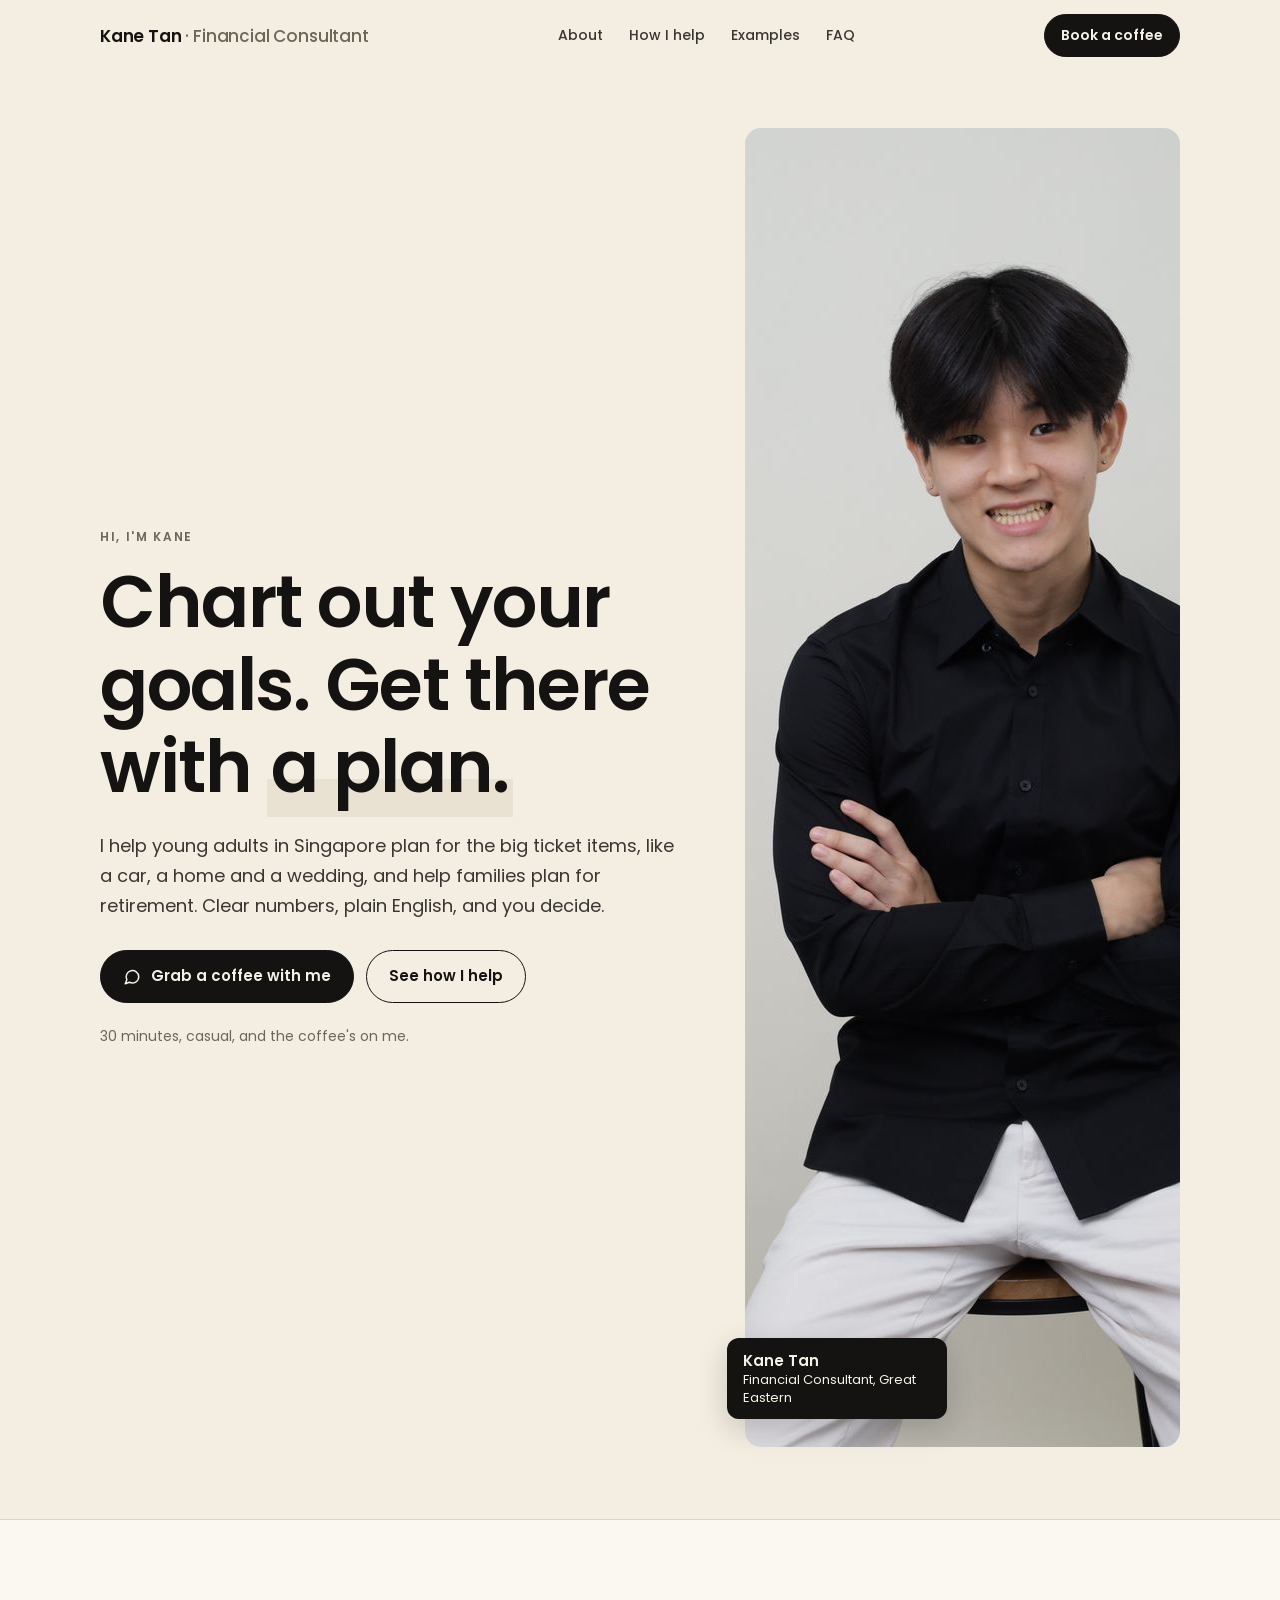
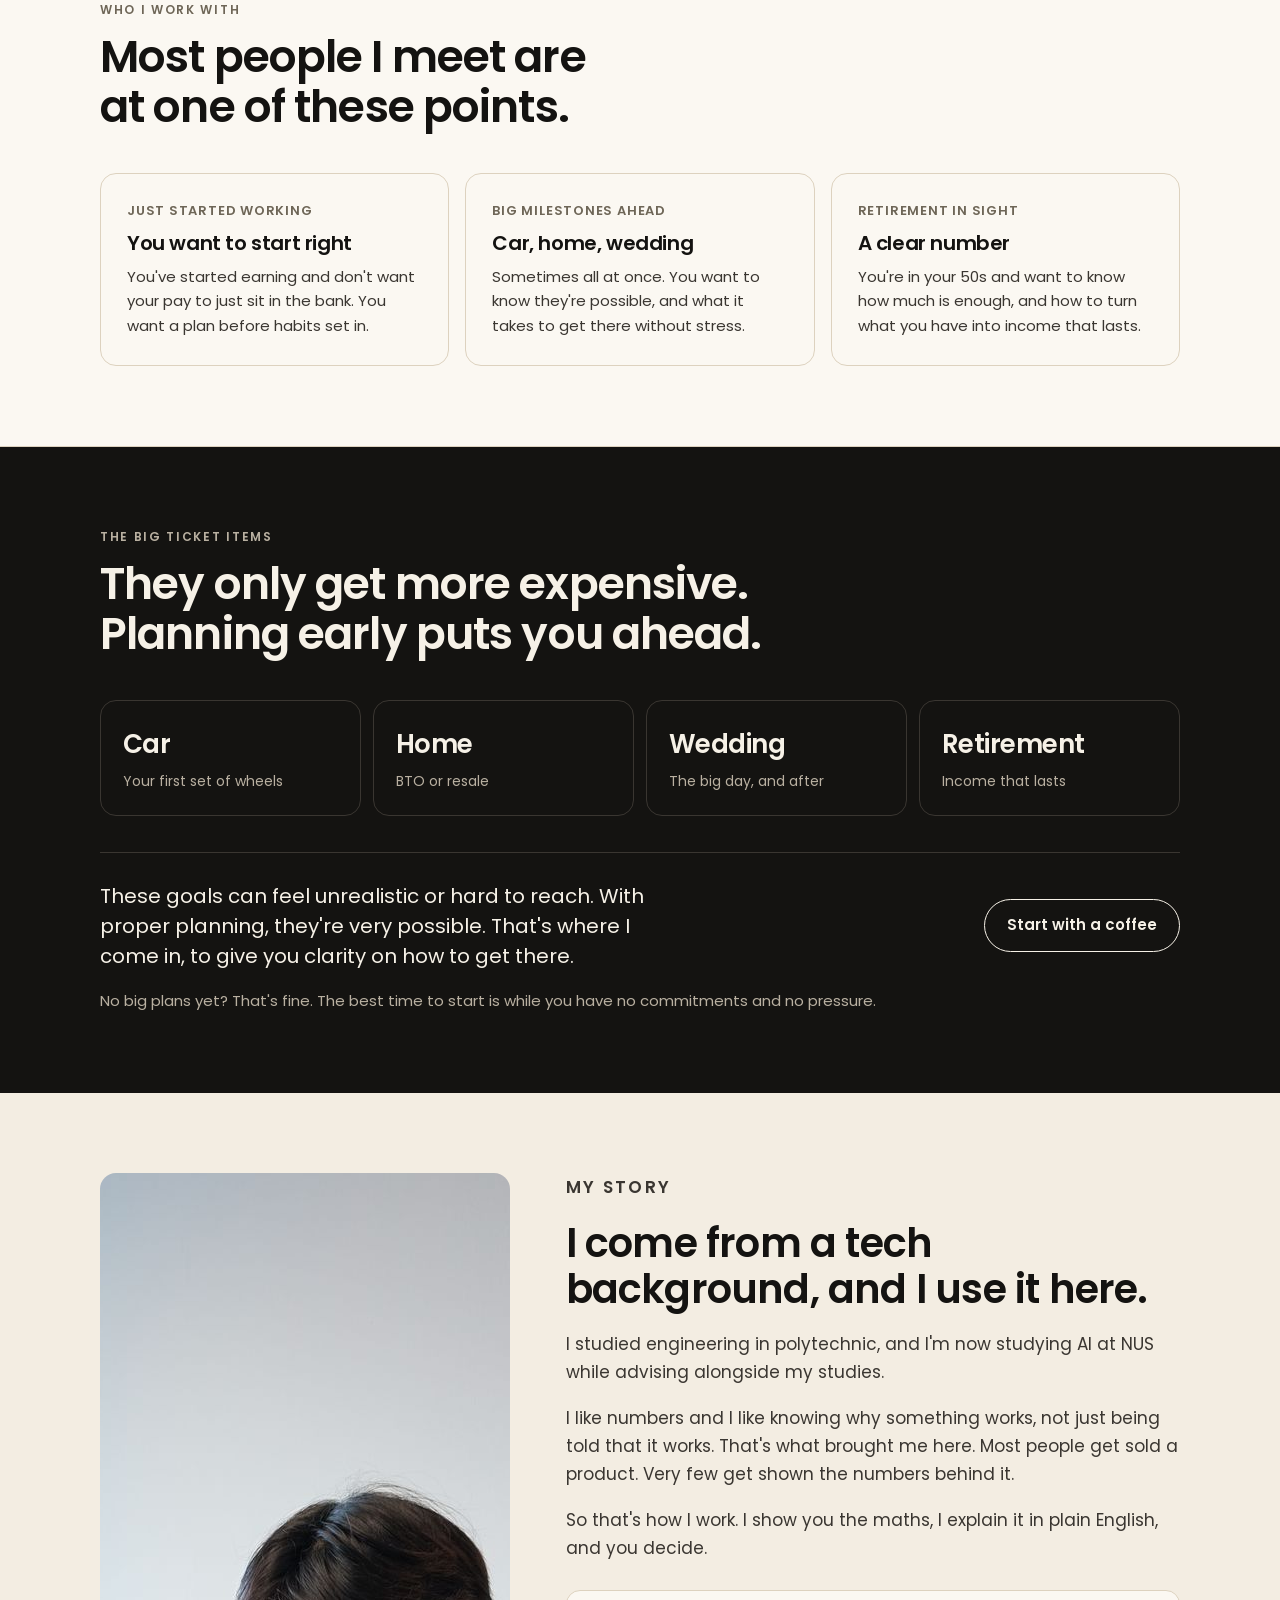
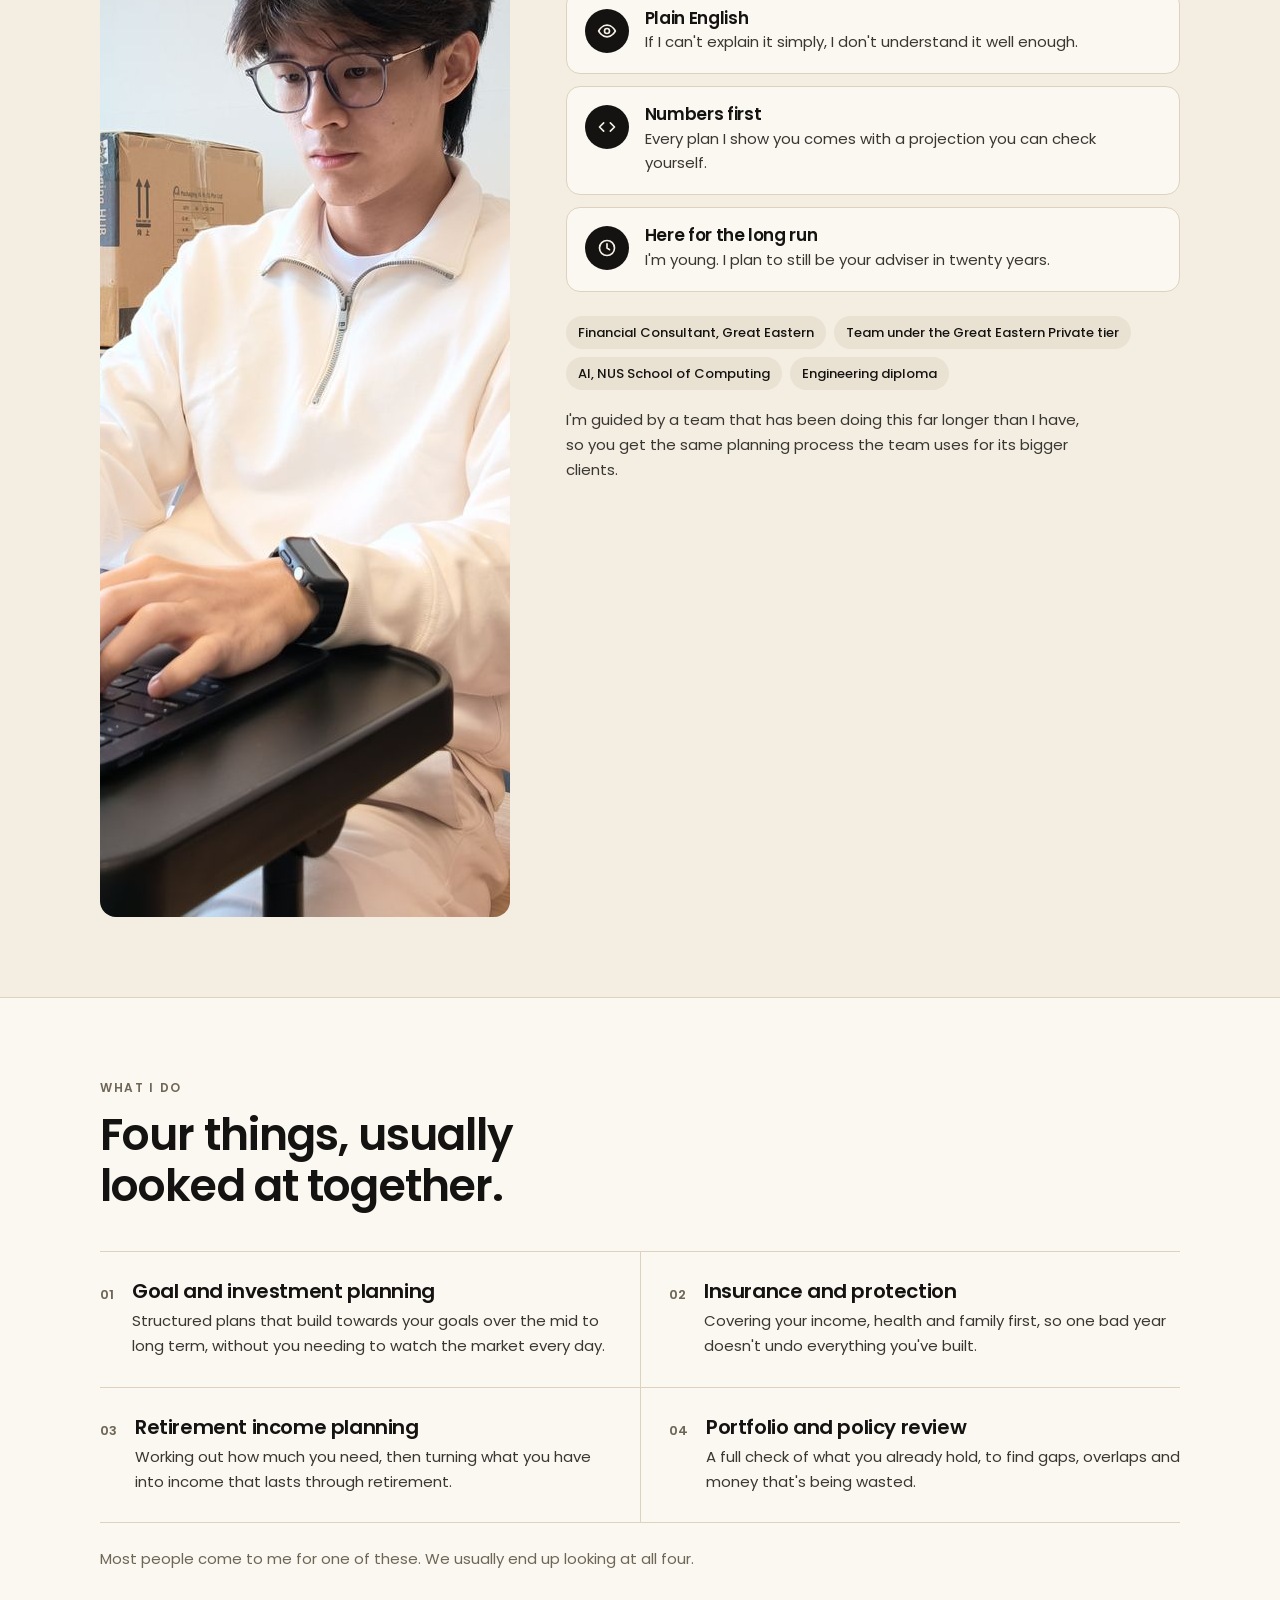
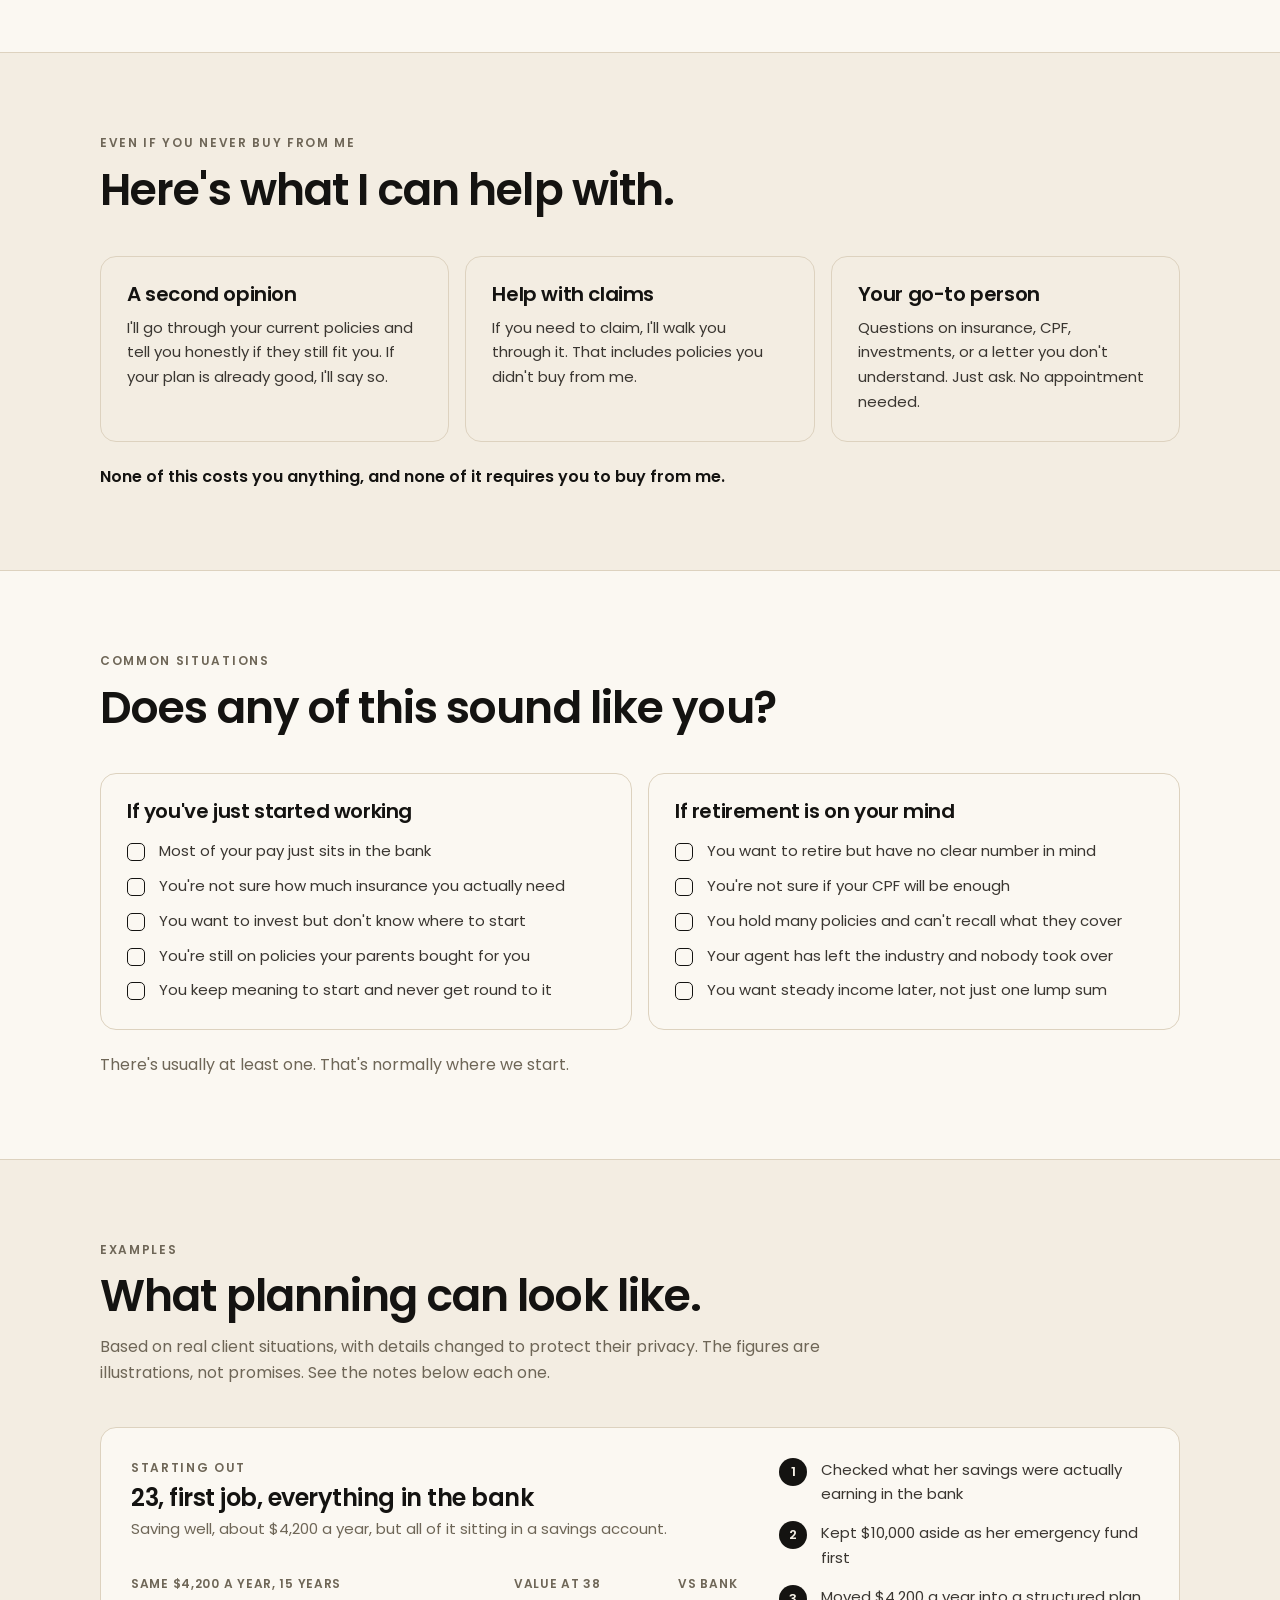
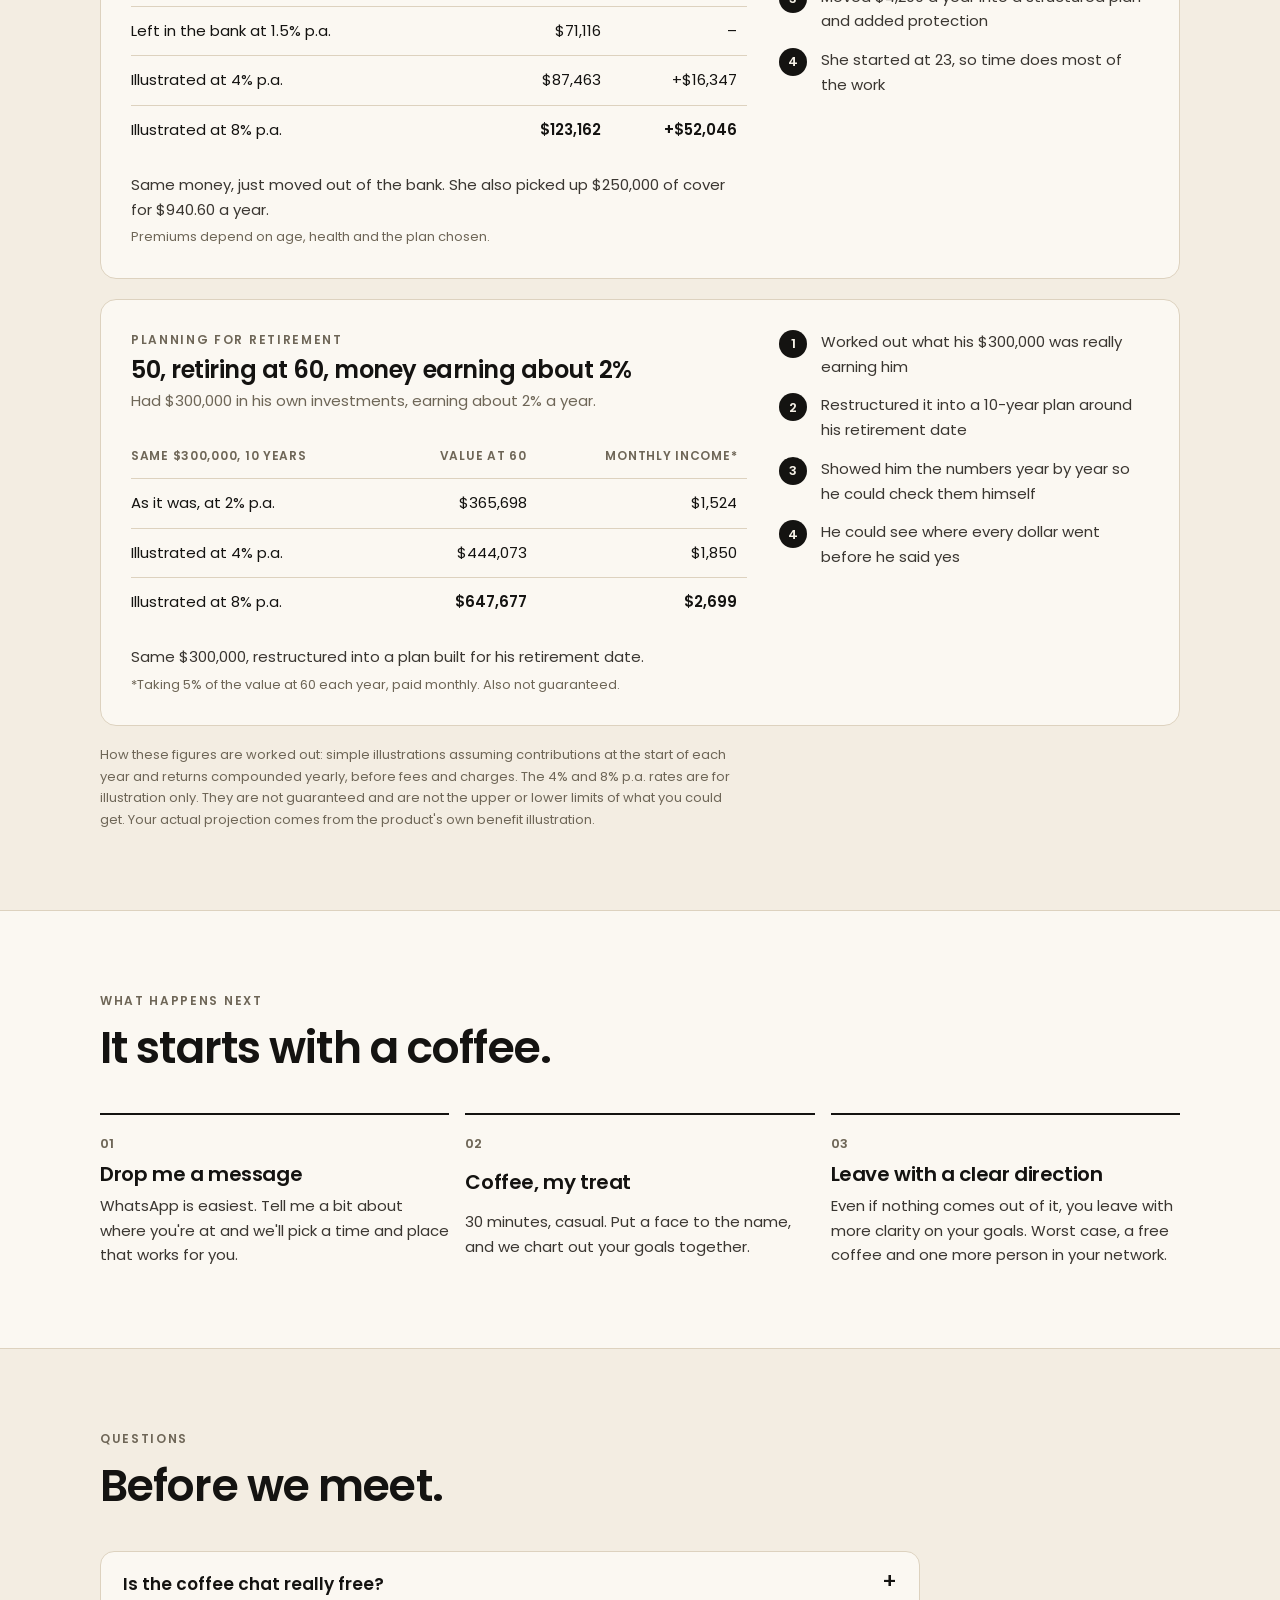
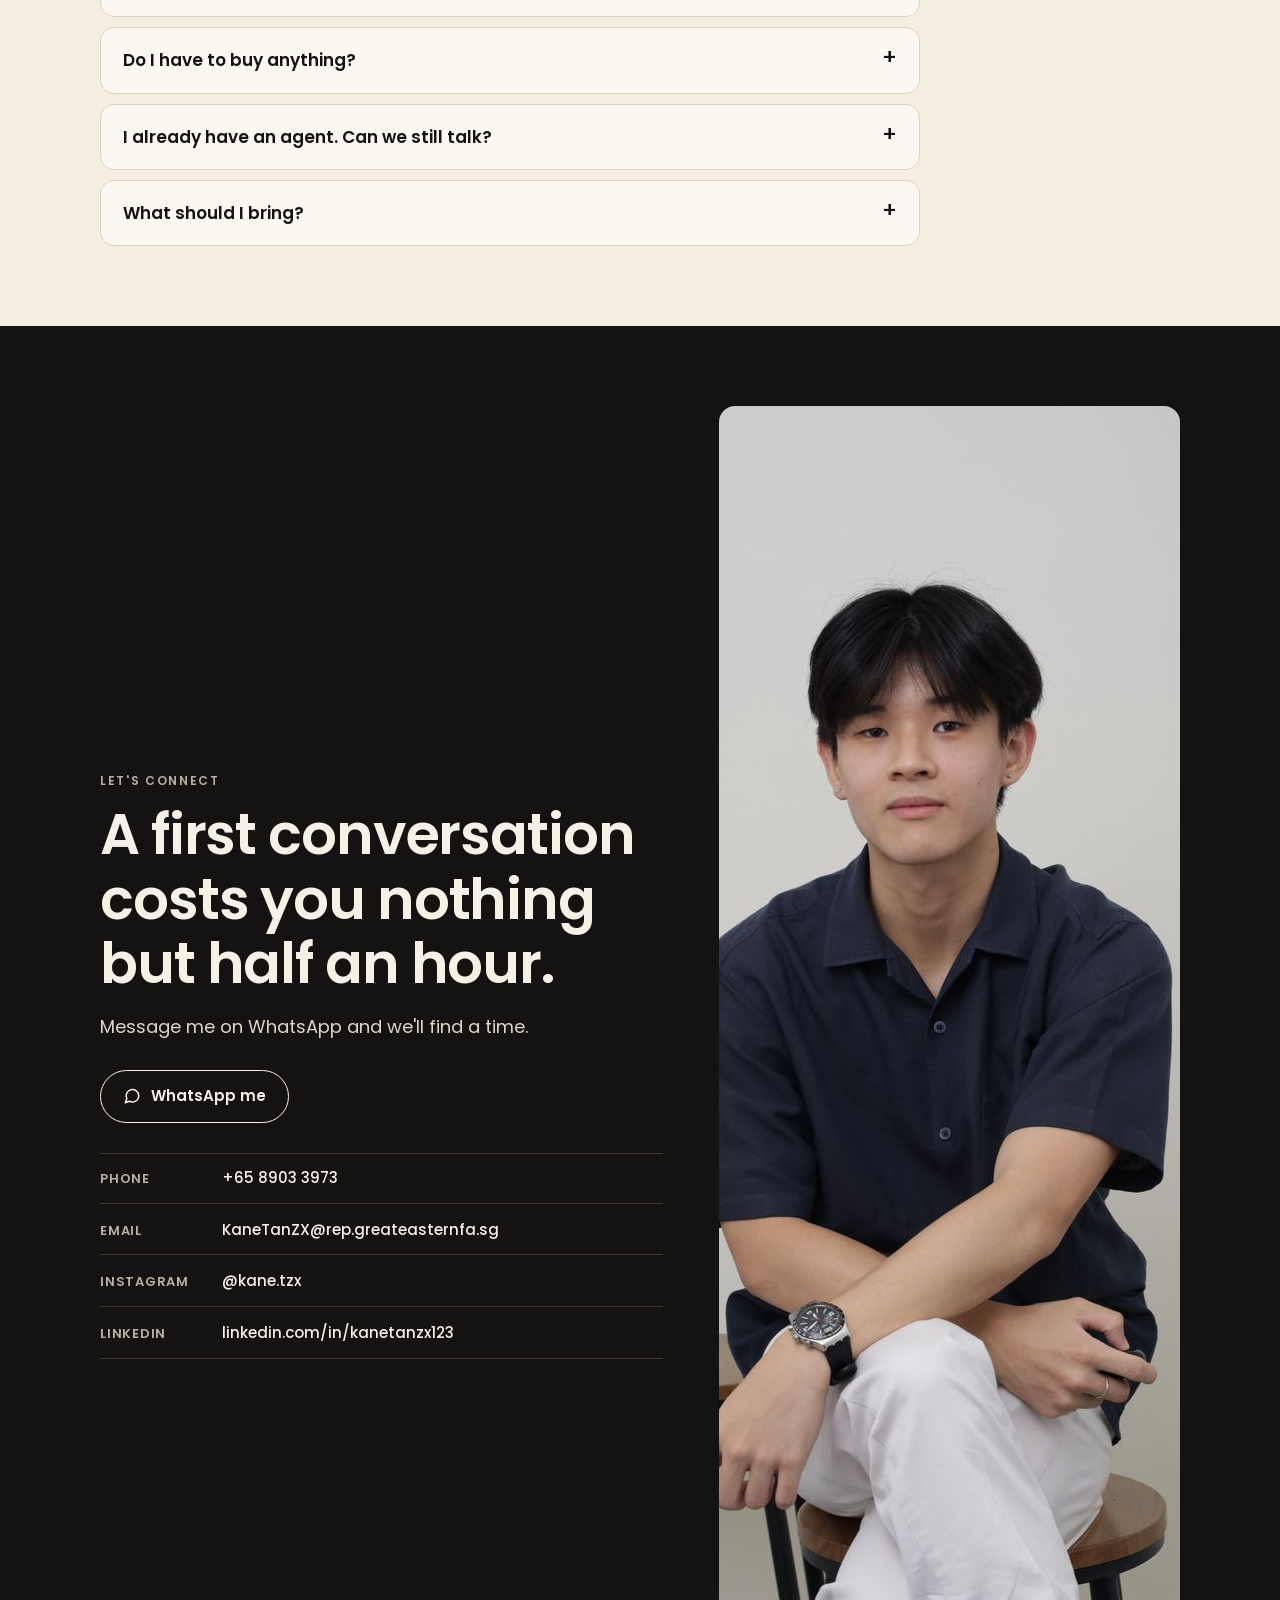
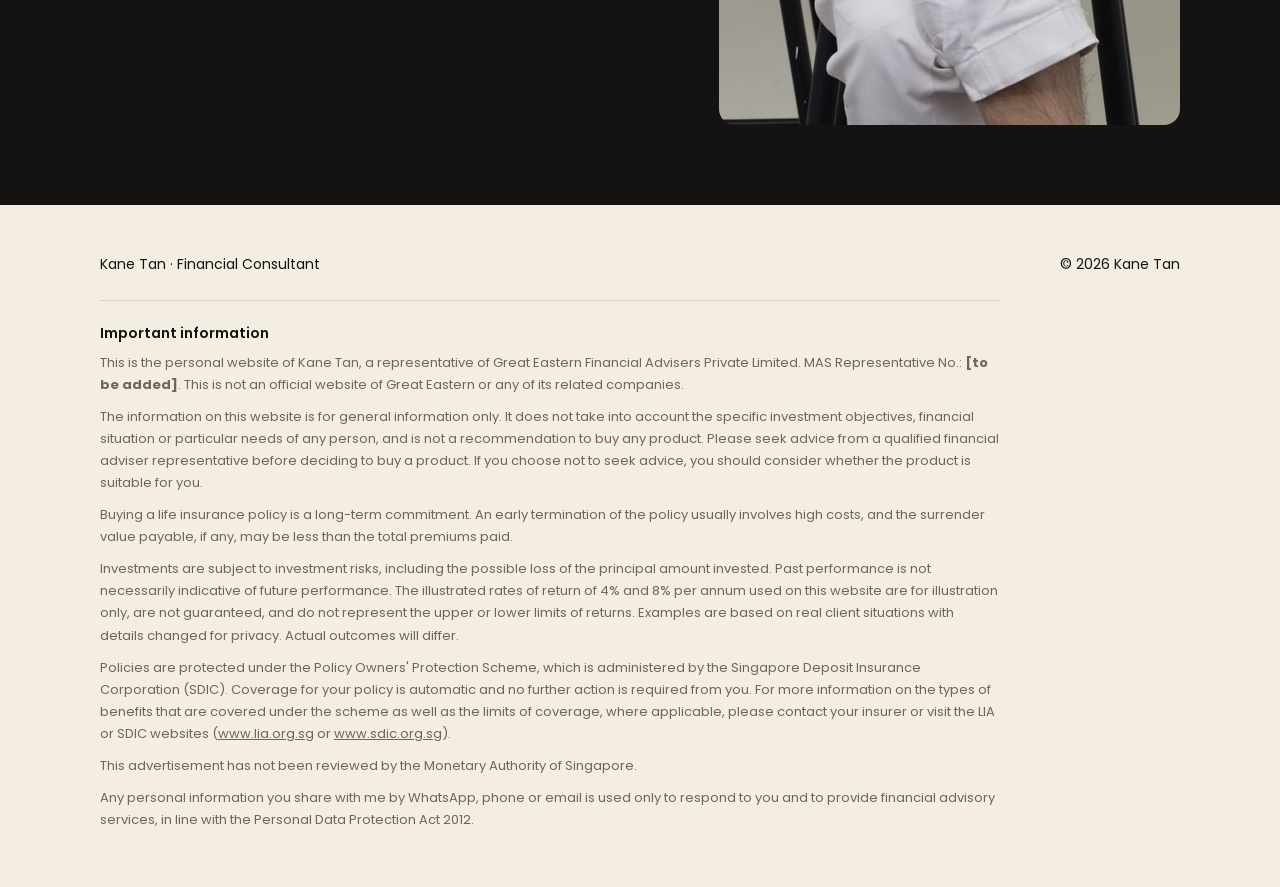
==== commit 87bae338: "Fix photo paths and set live domain for link previews Co-Authored-By: Claude Opus 5.5 <noreply@anthr" ====
--- a/index.html
+++ b/index.html
@@ -6,12 +6,11 @@
 <title>Kane Tan · Financial Consultant</title>
 <meta name="description" content="I help young adults in Singapore chart out their goals and plan for the big ticket items: car, home, wedding and retirement. Clear numbers, plain English, and you decide.">
 <meta name="theme-color" content="#f3ede2">
-<!-- TODO after deploy: replace YOUR-DOMAIN with your Vercel URL so link previews show the image -->
 <meta property="og:type" content="website">
 <meta property="og:title" content="Kane Tan · Financial Consultant">
 <meta property="og:description" content="Chart out your goals and plan for the big ticket items in Singapore. Coffee's on me.">
-<meta property="og:image" content="https://YOUR-DOMAIN/images/og.jpg">
-<meta property="og:url" content="https://YOUR-DOMAIN/">
+<meta property="og:image" content="https://kanes-portfolio.vercel.app/og.jpg">
+<meta property="og:url" content="https://kanes-portfolio.vercel.app/">
 <meta name="twitter:card" content="summary_large_image">
 <link rel="icon" href="/favicon.svg" type="image/svg+xml">
 <link rel="preconnect" href="https://fonts.googleapis.com">
@@ -53,7 +52,7 @@
         <p class="hero-note">30 minutes, casual, and the coffee's on me.</p>
       </div>
       <div class="portrait">
-        <img src="/images/kane-portrait.jpg" width="1000" height="1319" alt="Kane Tan, smiling, in a black shirt" fetchpriority="high">
+        <img src="/kane-portrait.jpg" width="1000" height="1319" alt="Kane Tan, smiling, in a black shirt" fetchpriority="high">
         <div class="tag"><b>Kane Tan</b>Financial Consultant, Great Eastern</div>
       </div>
     </div>
@@ -110,7 +109,7 @@
   <!-- STORY -->
   <section id="story" aria-labelledby="story-h">
     <div class="wrap story">
-      <img src="/images/kane-working.jpg" width="900" height="1344" alt="Kane working on a laptop at a café table" loading="lazy">
+      <img src="/kane-working.jpg" width="900" height="1344" alt="Kane working on a laptop at a café table" loading="lazy">
       <div class="story-body">
         <p class="eyebrow">My story</p>
         <h2 id="story-h">I come from a tech background, and I use it here.</h2>
@@ -346,7 +345,7 @@
           <a href="https://www.linkedin.com/in/kanetanzx123" target="_blank" rel="noopener"><span>LinkedIn</span><b>linkedin.com/in/kanetanzx123</b></a>
         </div>
       </div>
-      <img src="/images/kane-seated.jpg" width="1000" height="1319" alt="Kane Tan seated on a stool" loading="lazy">
+      <img src="/kane-seated.jpg" width="1000" height="1319" alt="Kane Tan seated on a stool" loading="lazy">
     </div>
   </section>
 
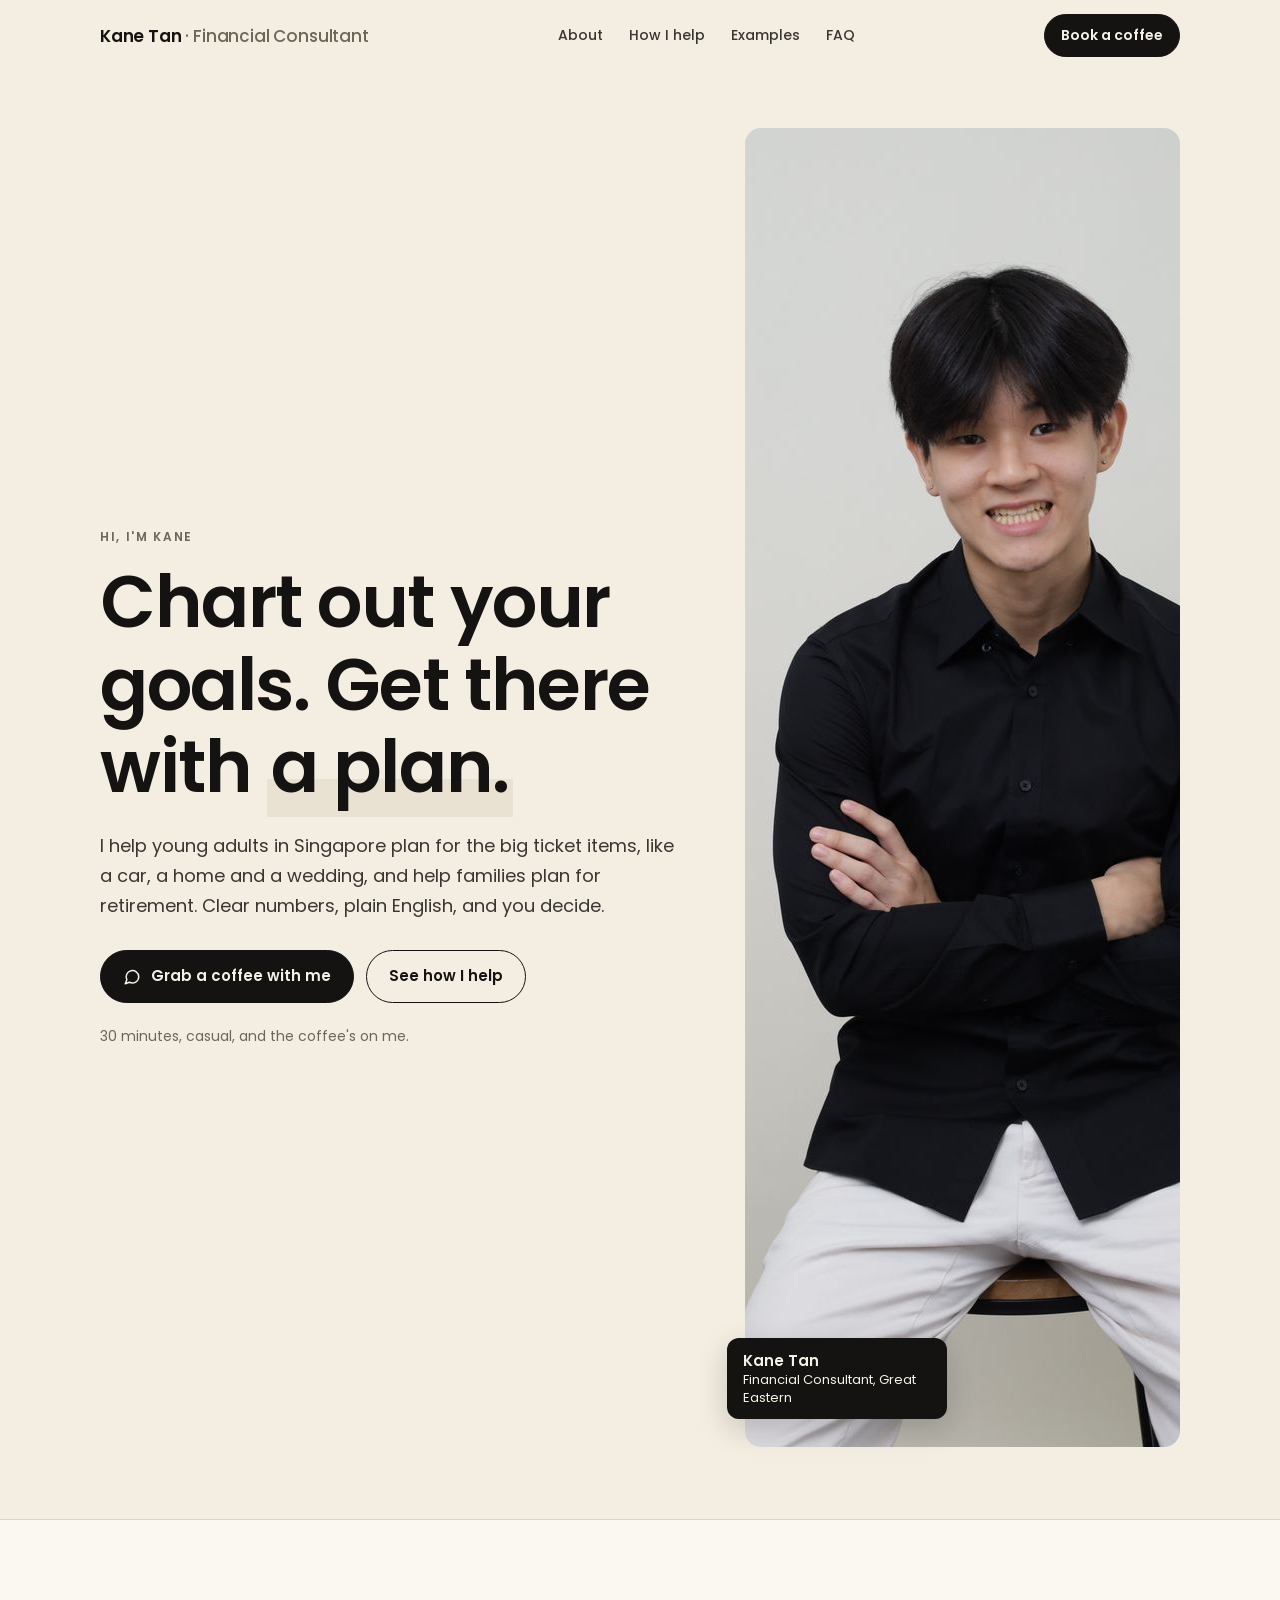
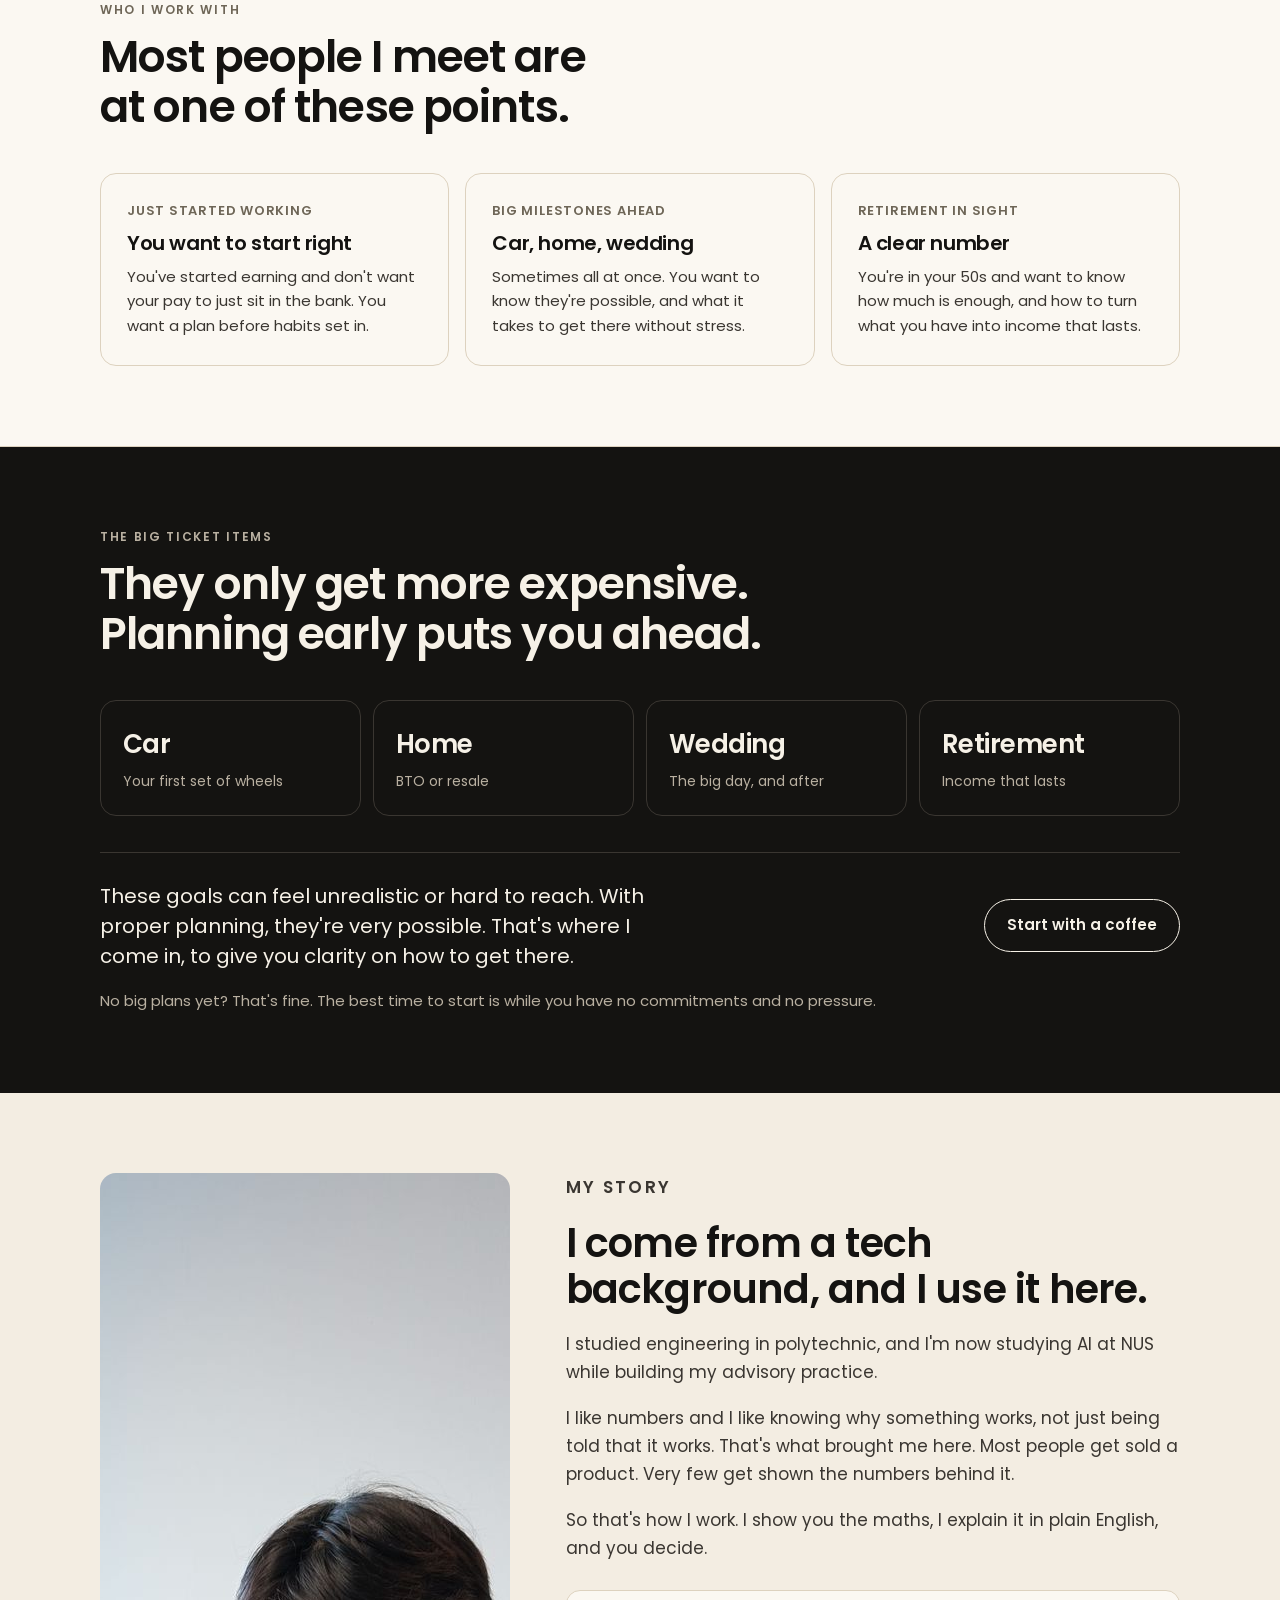
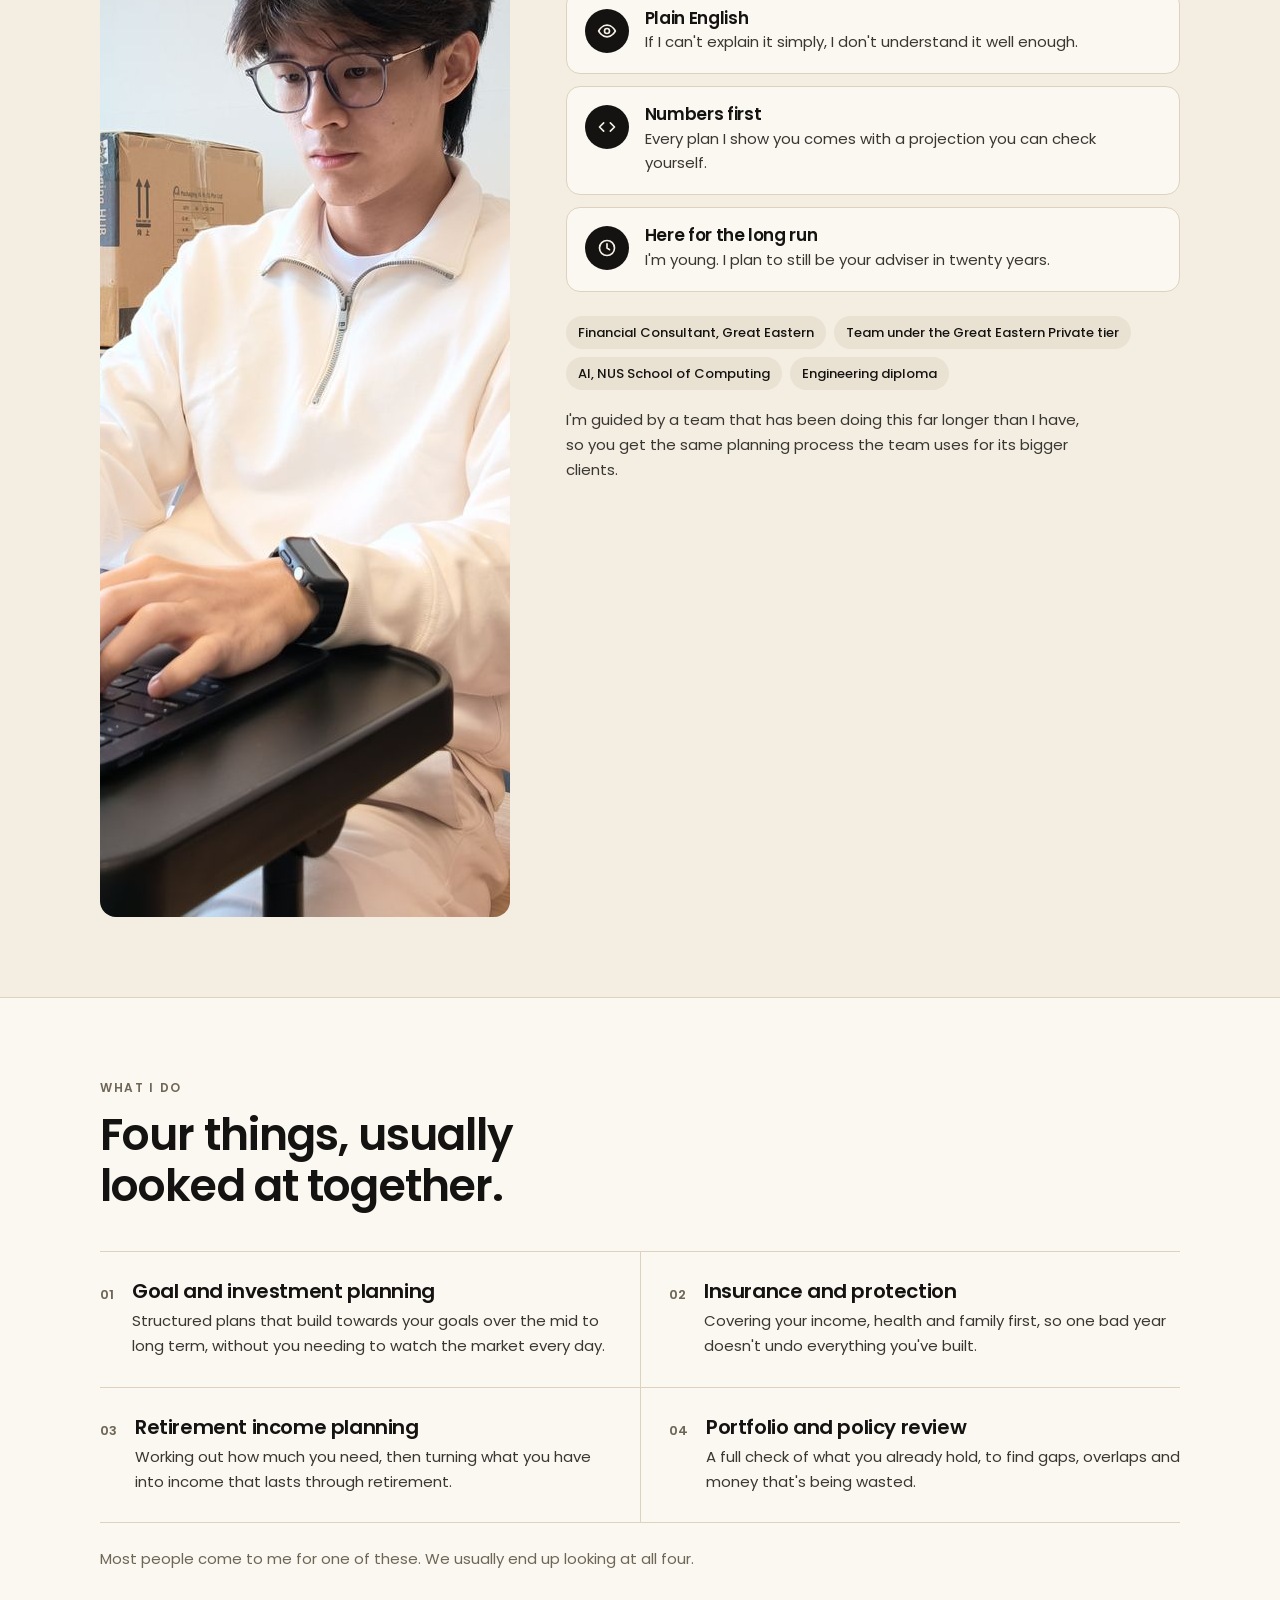
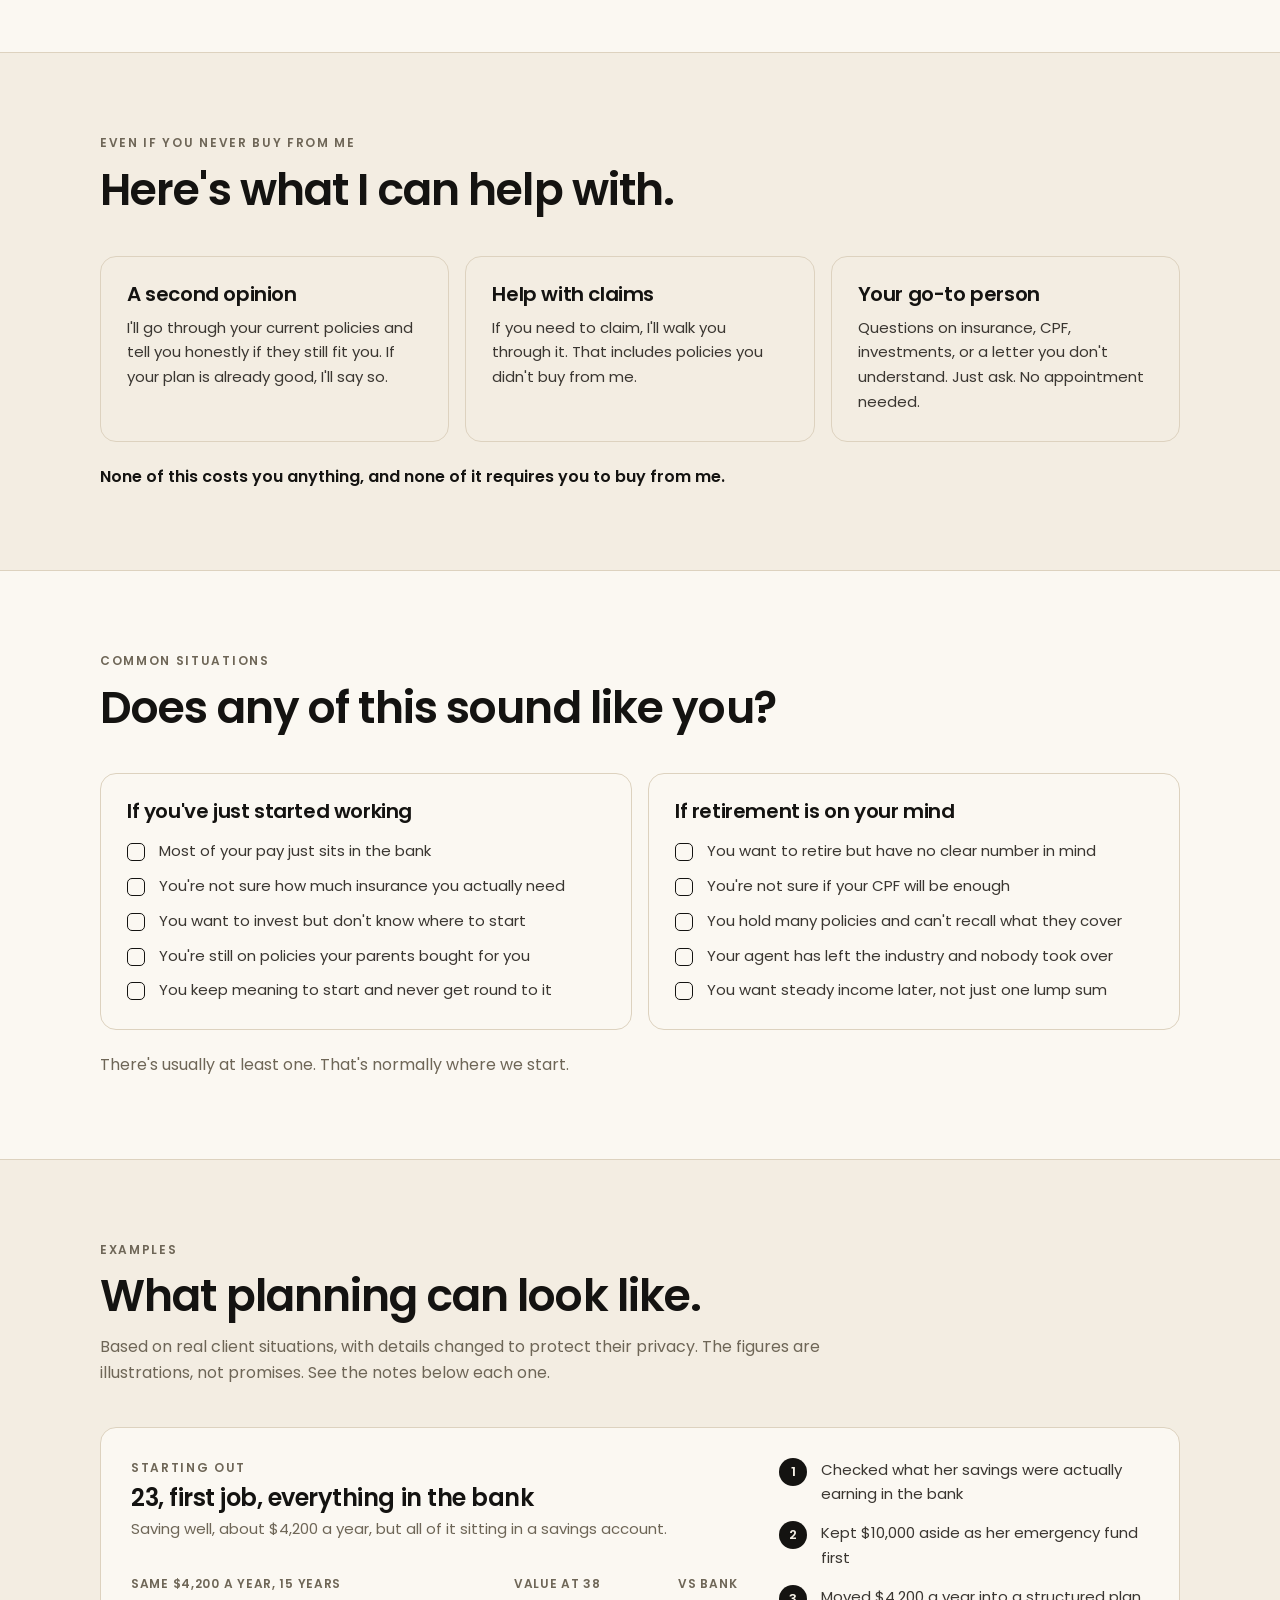
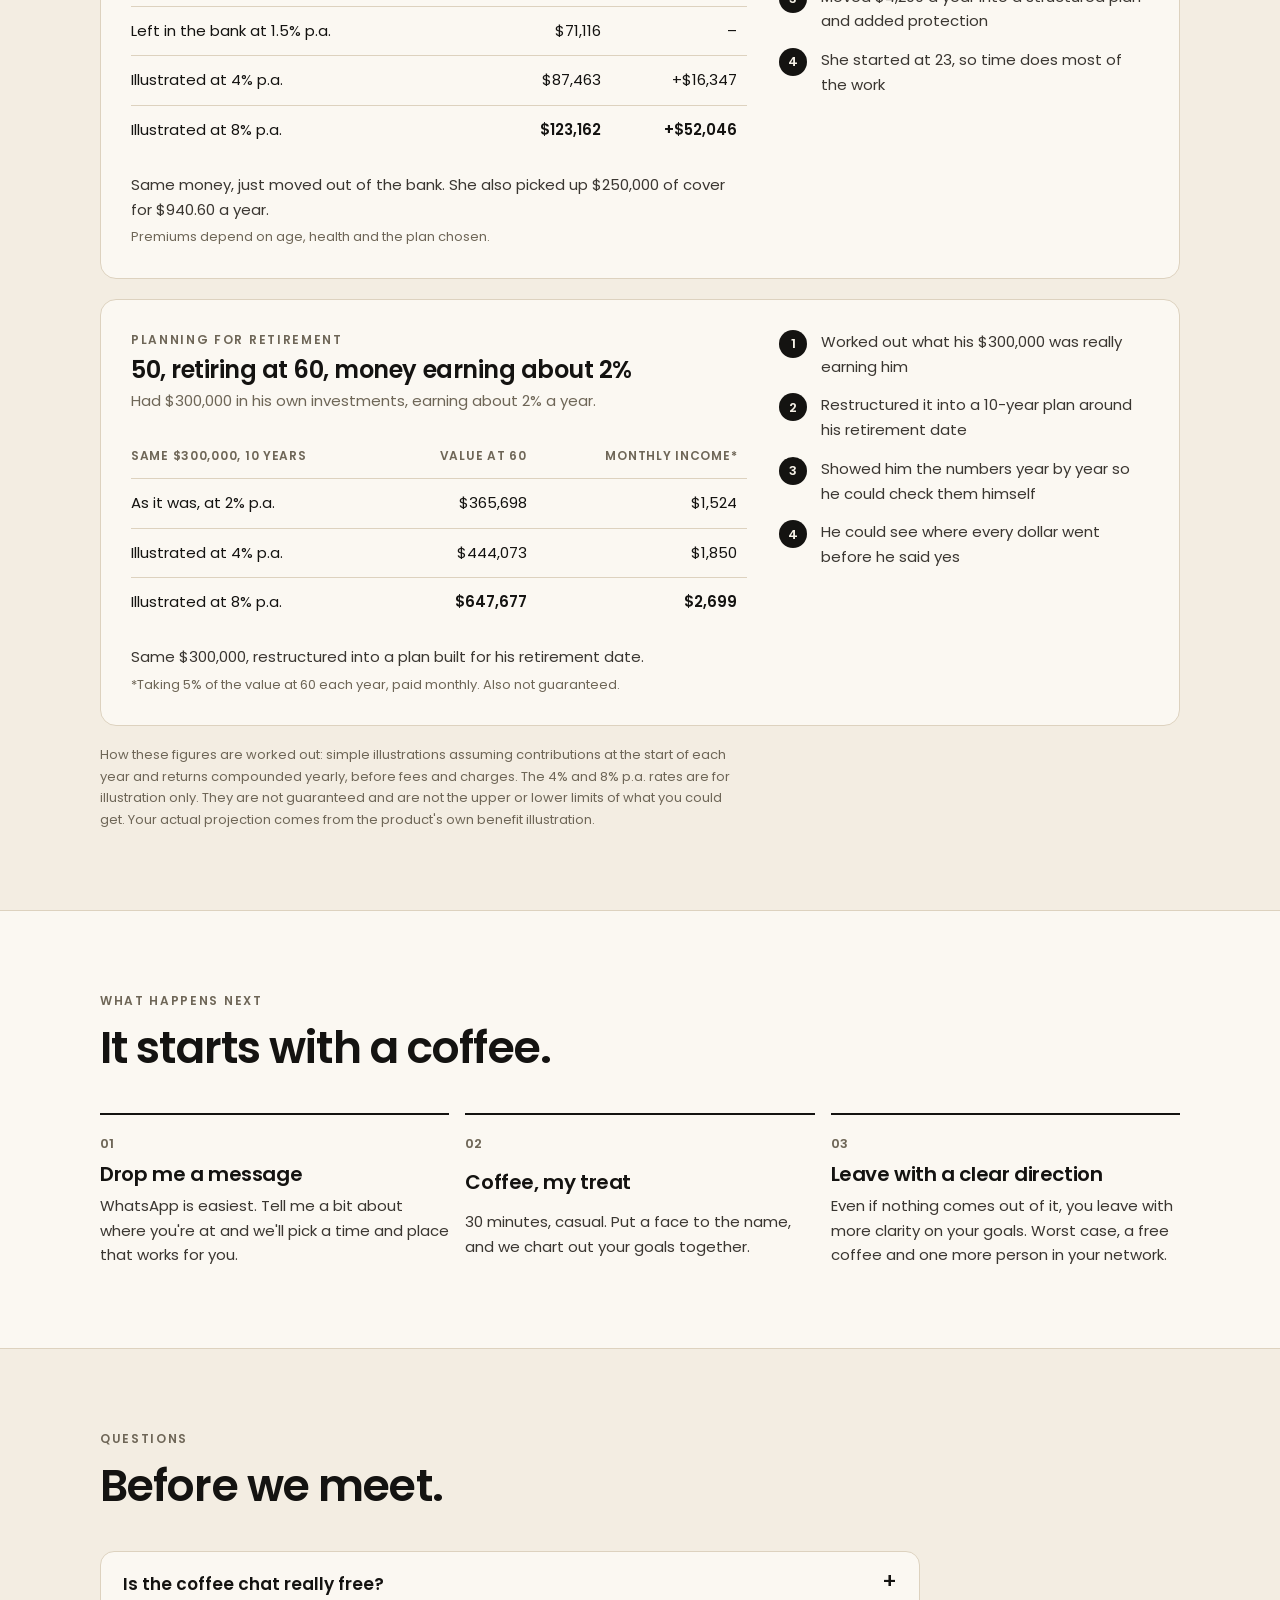
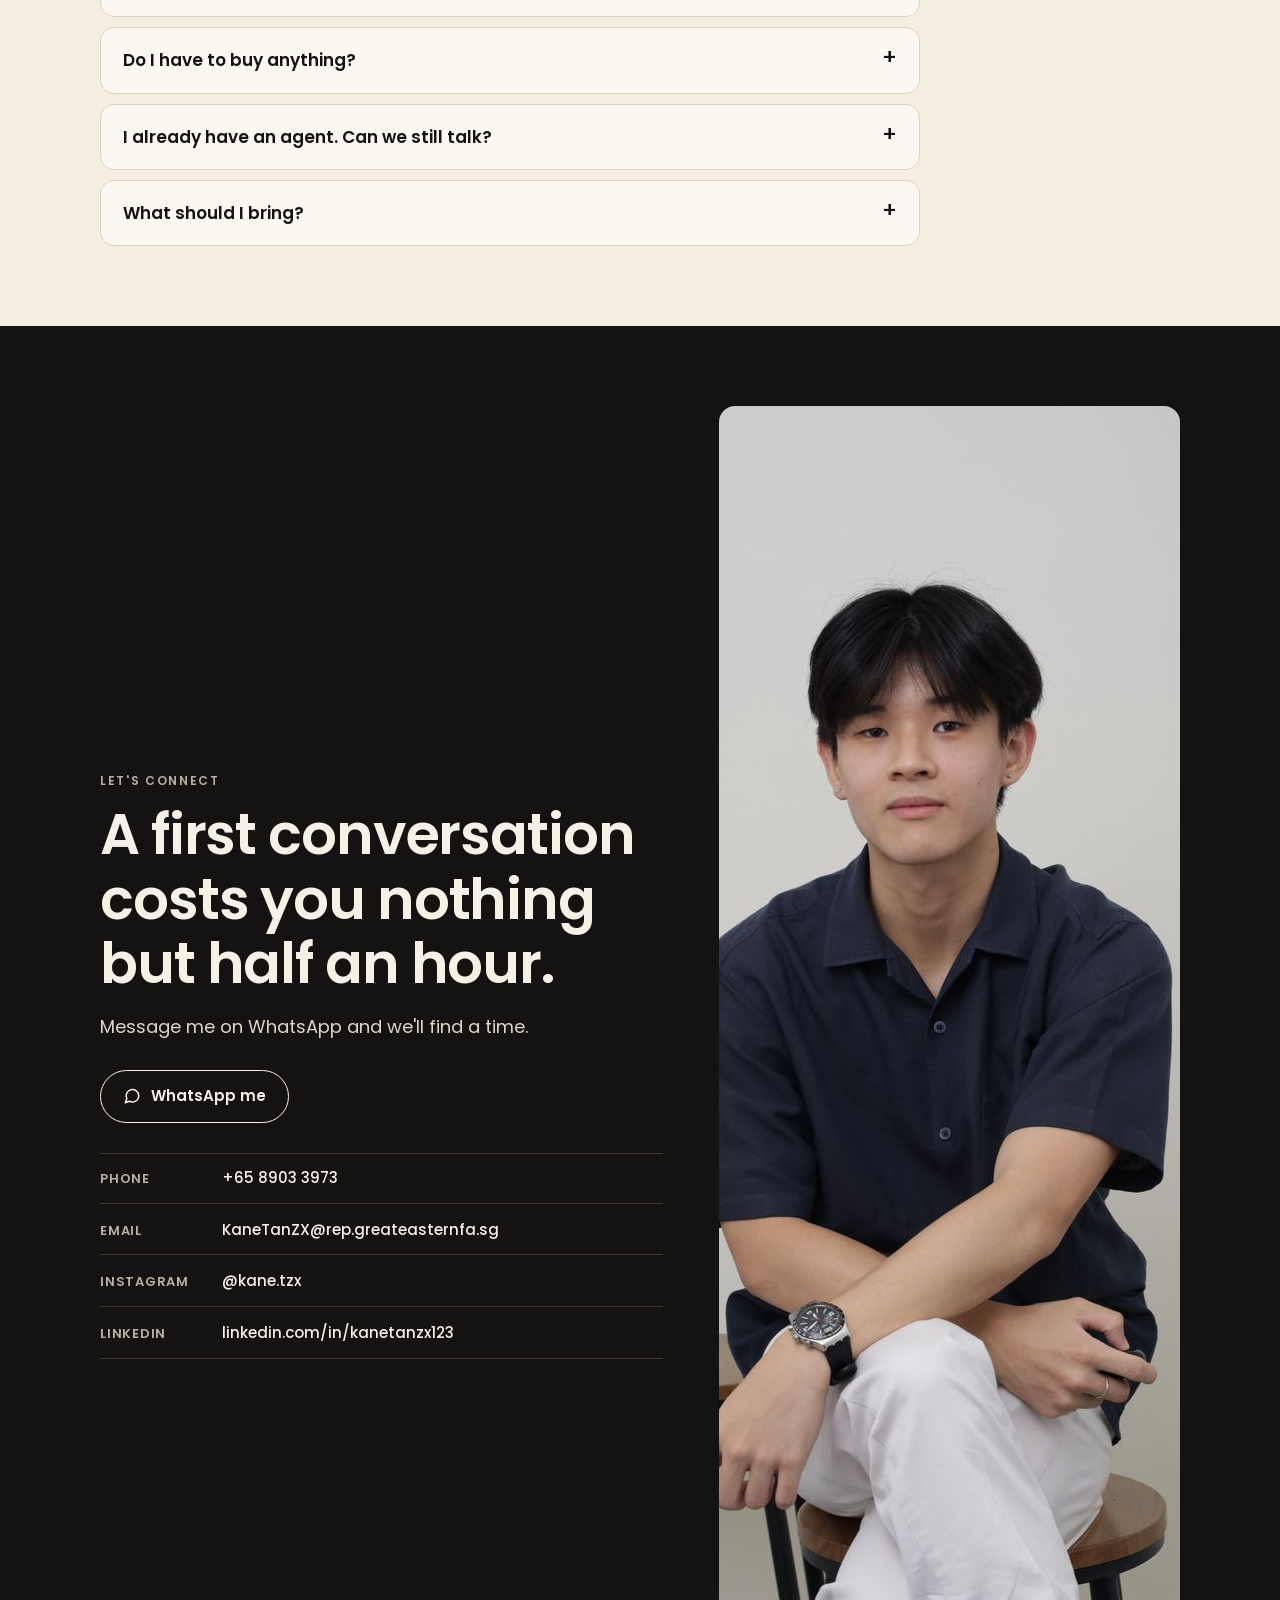
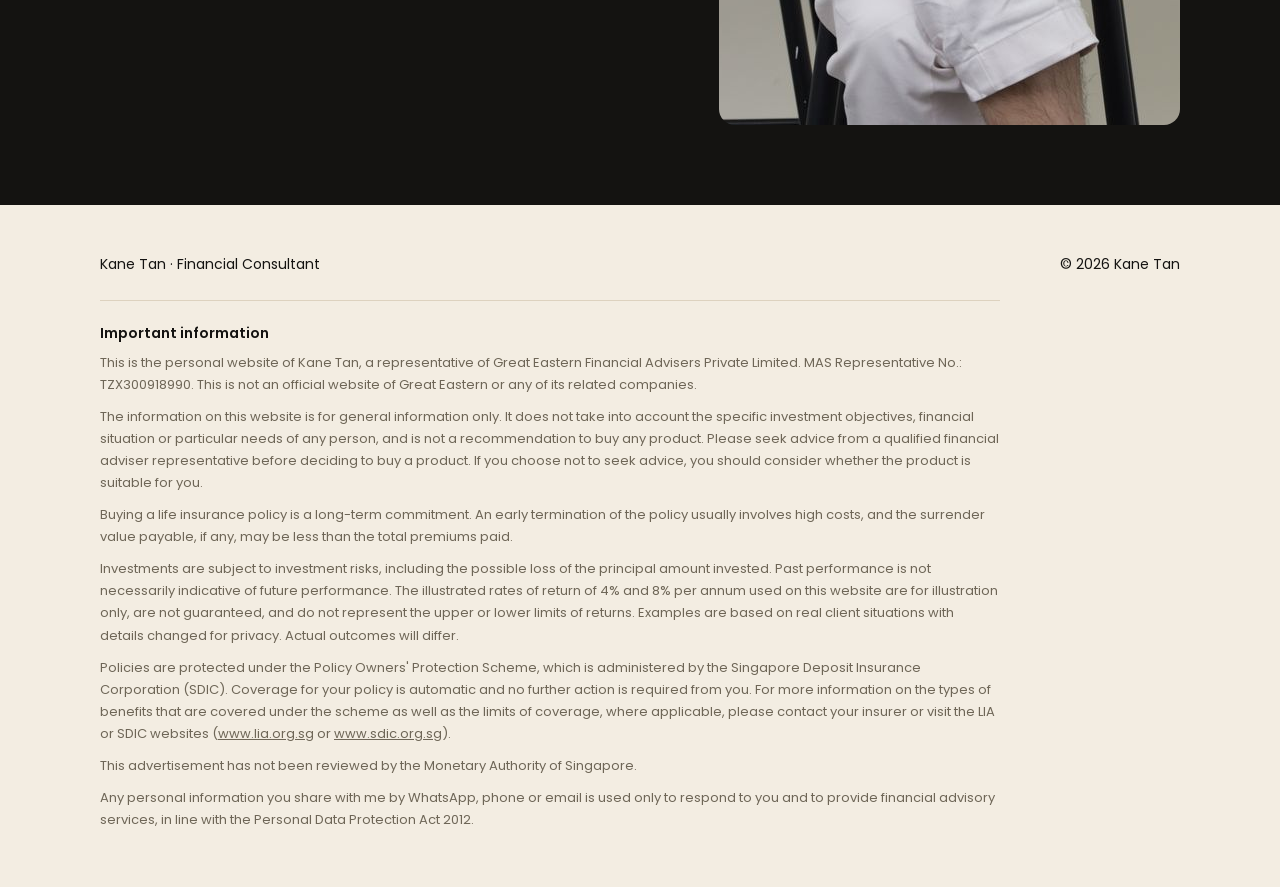
==== commit 86c78e55: "Add MAS representative number and update story line Co-Authored-By: Claude Opus 5.5 <noreply@anthrop" ====
--- a/index.html
+++ b/index.html
@@ -113,8 +113,7 @@
       <div class="story-body">
         <p class="eyebrow">My story</p>
         <h2 id="story-h">I come from a tech background, and I use it here.</h2>
-        <!-- CHECK: "alongside my studies" replaces "full time" from the deck. Use whichever is accurate. -->
-        <p>I studied engineering in polytechnic, and I'm now studying AI at NUS while advising alongside my studies.</p>
+        <p>I studied engineering in polytechnic, and I'm now studying AI at NUS while building my advisory practice.</p>
         <p>I like numbers and I like knowing why something works, not just being told that it works. That's what brought me here. Most people get sold a product. Very few get shown the numbers behind it.</p>
         <p>So that's how I work. I show you the maths, I explain it in plain English, and you decide.</p>
         <div class="principles">
@@ -359,8 +358,7 @@
     </div>
     <div class="legal">
       <h2>Important information</h2>
-      <!-- CHECK WITH COMPLIANCE: confirm the company name and add your MAS representative number (from the MAS Register of Representatives). -->
-      <p>This is the personal website of Kane Tan, a representative of Great Eastern Financial Advisers Private Limited. MAS Representative No.: <strong>[to be added]</strong>. This is not an official website of Great Eastern or any of its related companies.</p>
+      <p>This is the personal website of Kane Tan, a representative of Great Eastern Financial Advisers Private Limited. MAS Representative No.: TZX300918990. This is not an official website of Great Eastern or any of its related companies.</p>
       <p>The information on this website is for general information only. It does not take into account the specific investment objectives, financial situation or particular needs of any person, and is not a recommendation to buy any product. Please seek advice from a qualified financial adviser representative before deciding to buy a product. If you choose not to seek advice, you should consider whether the product is suitable for you.</p>
       <p>Buying a life insurance policy is a long-term commitment. An early termination of the policy usually involves high costs, and the surrender value payable, if any, may be less than the total premiums paid.</p>
       <p>Investments are subject to investment risks, including the possible loss of the principal amount invested. Past performance is not necessarily indicative of future performance. The illustrated rates of return of 4% and 8% per annum used on this website are for illustration only, are not guaranteed, and do not represent the upper or lower limits of returns. Examples are based on real client situations with details changed for privacy. Actual outcomes will differ.</p>
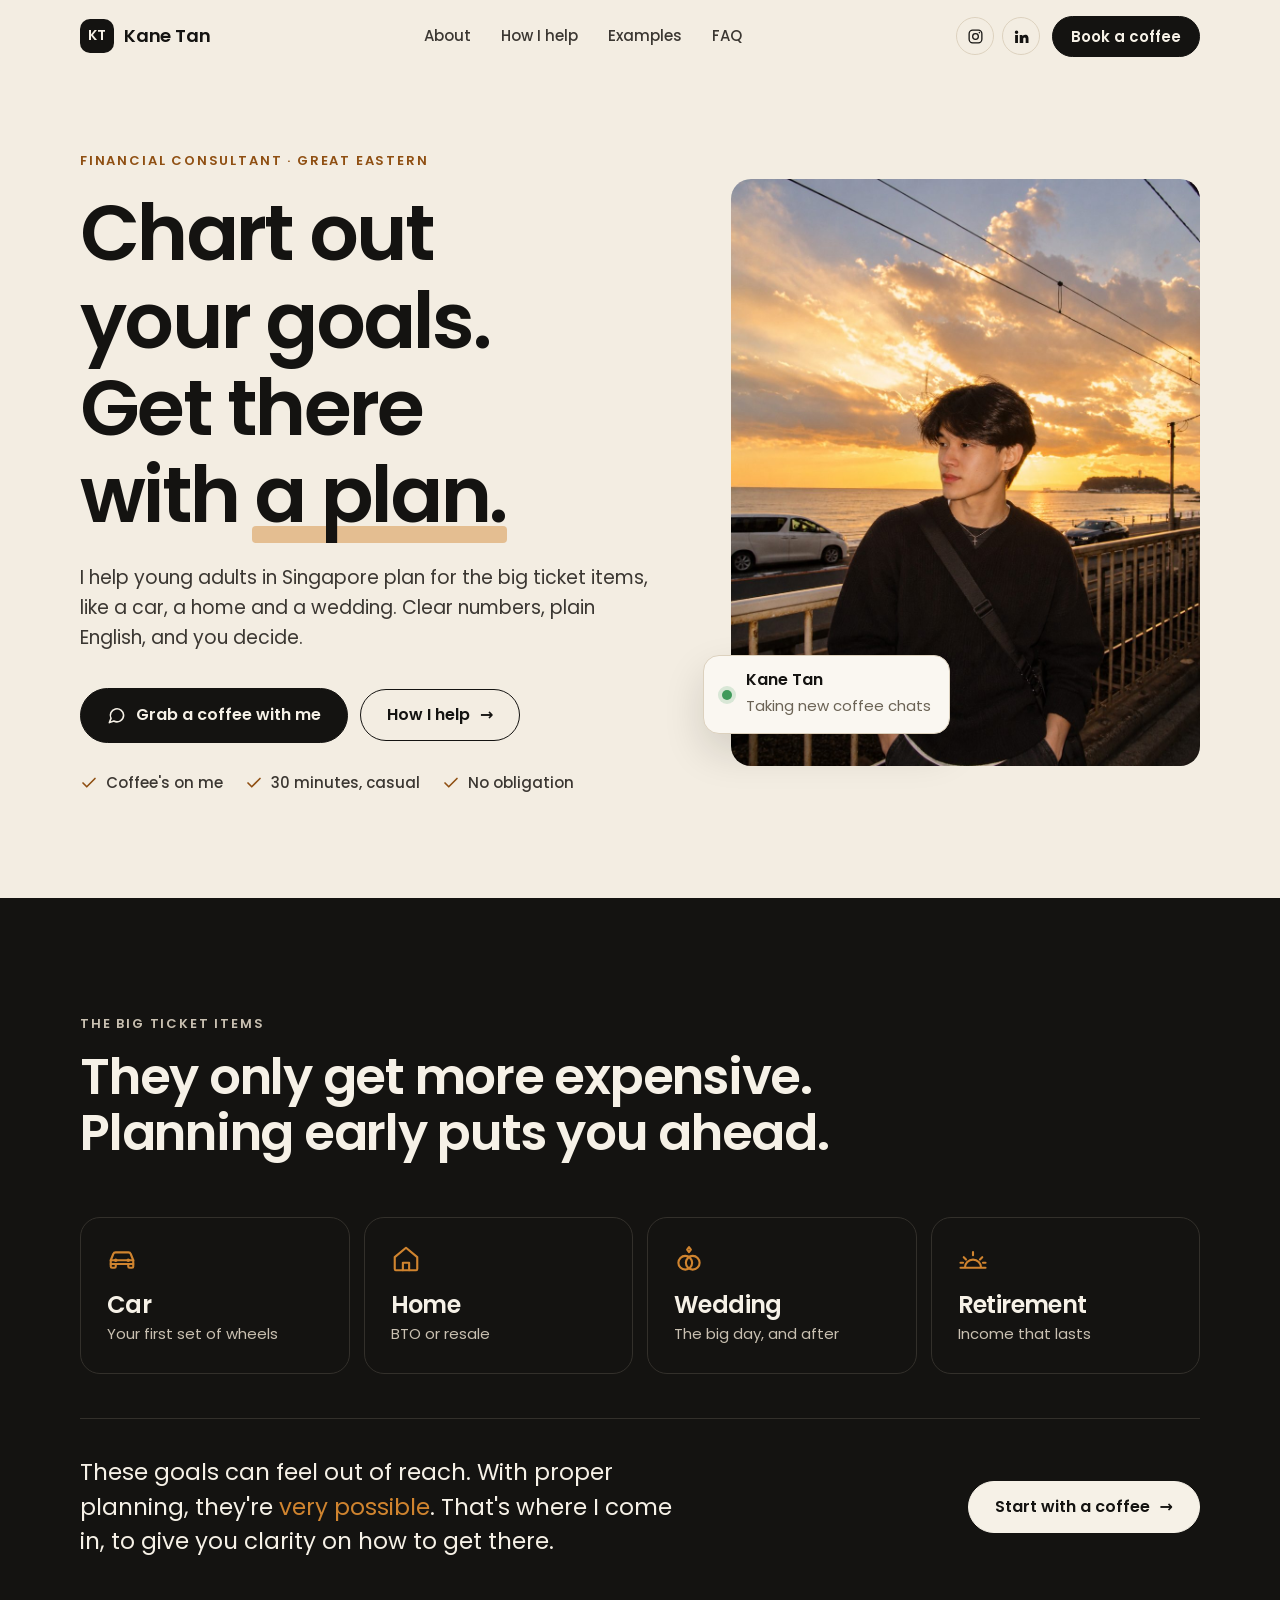
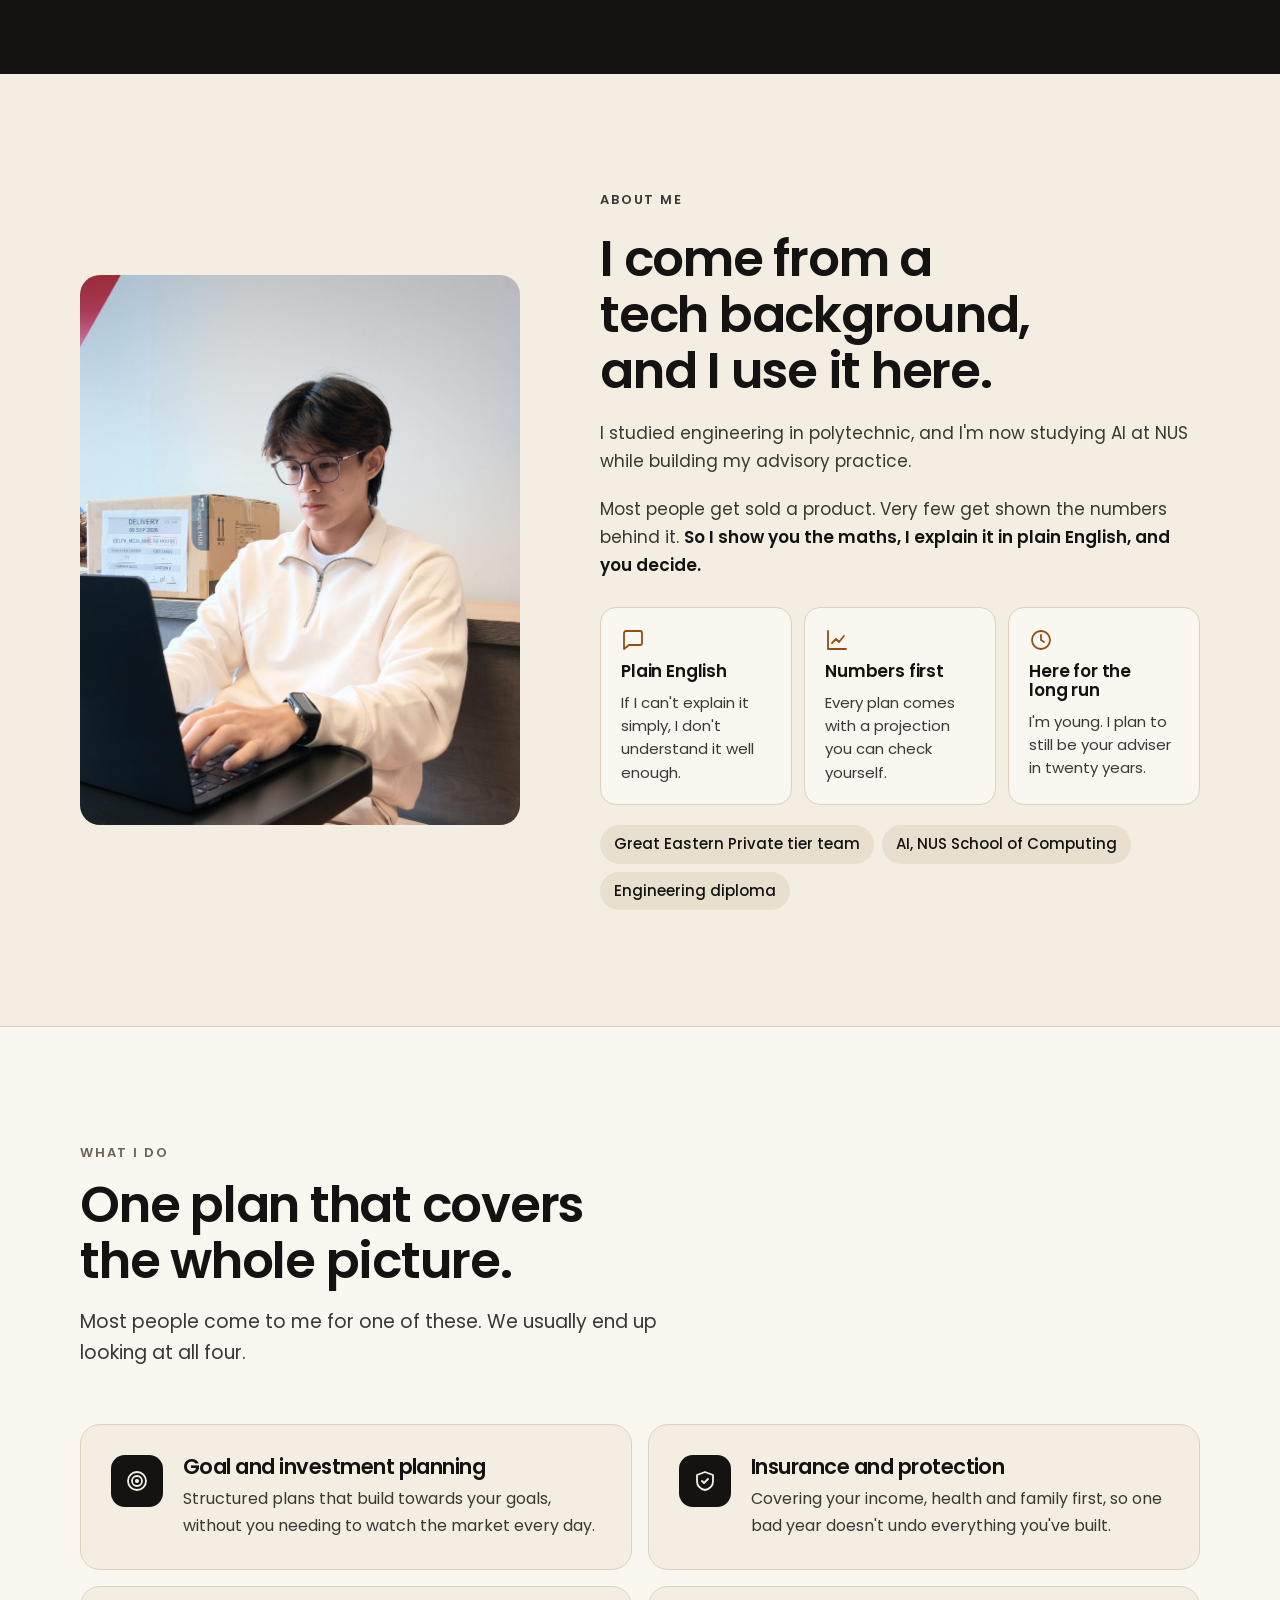
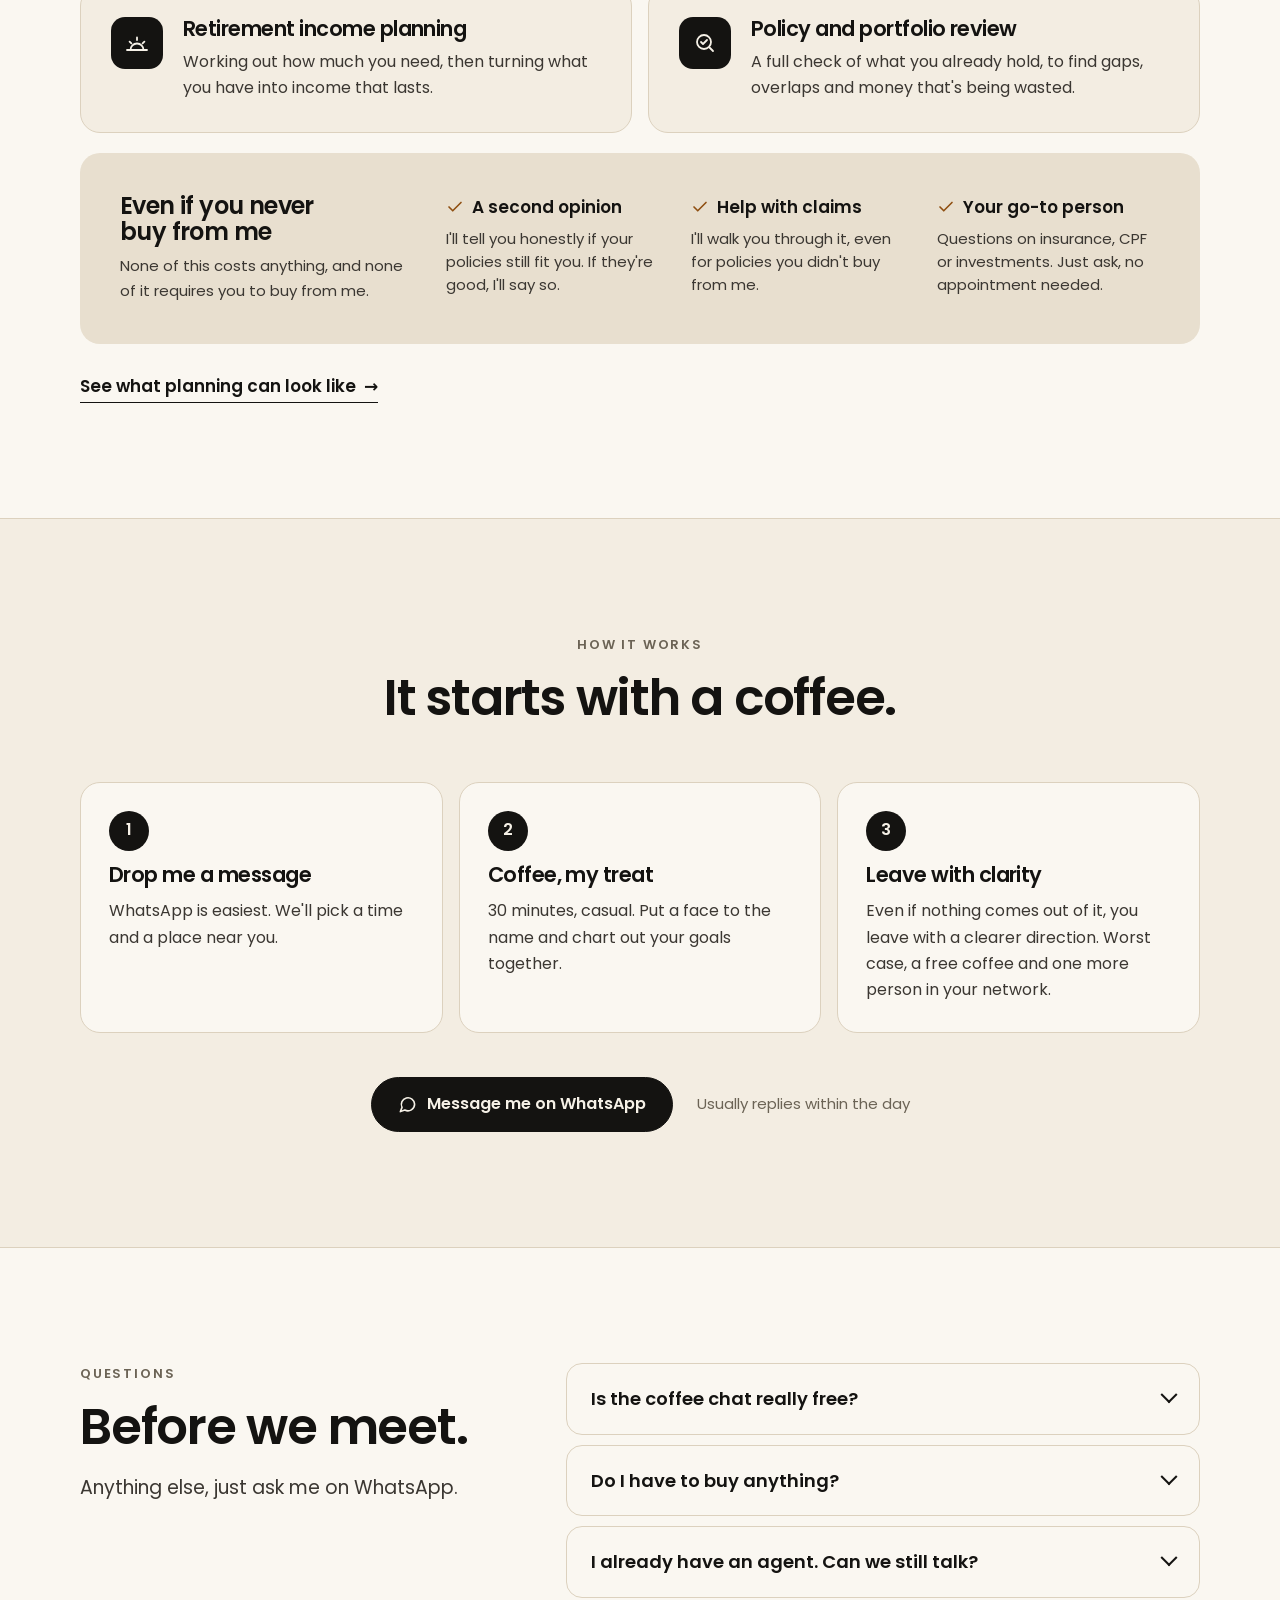
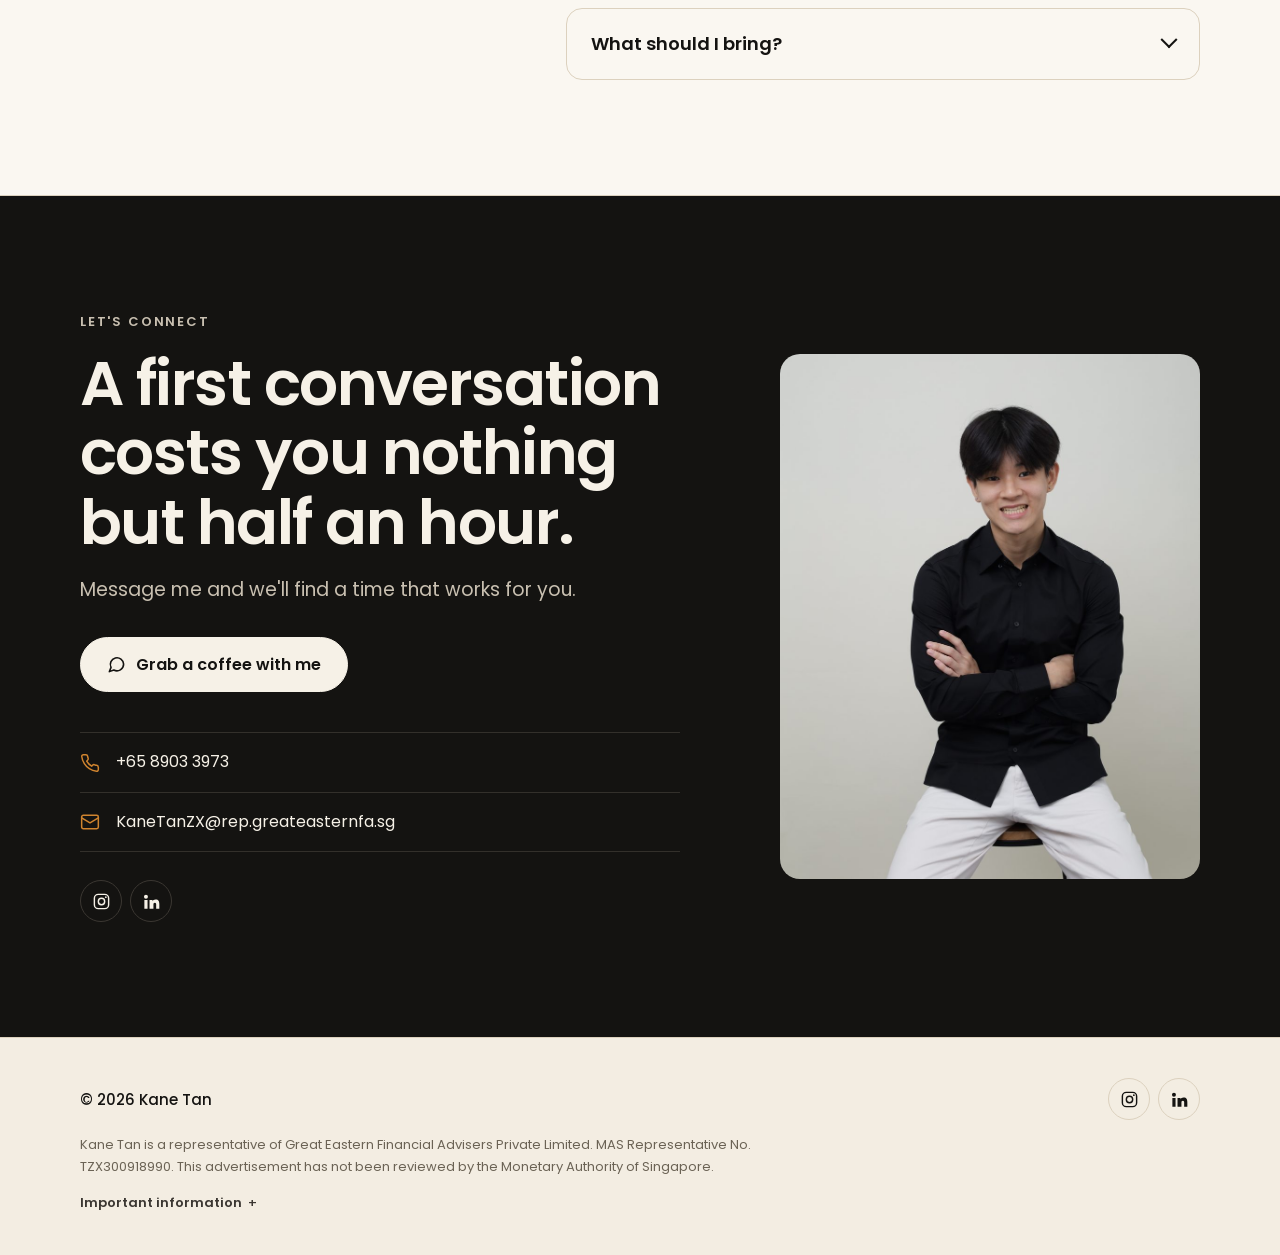
==== commit 72520162: "Redesign: new hero photo, self-hosted Poppins, examples page, compact disclosures, social links Co-A" ====
--- a/index.html
+++ b/index.html
@@ -9,301 +9,199 @@
 <meta property="og:type" content="website">
 <meta property="og:title" content="Kane Tan · Financial Consultant">
 <meta property="og:description" content="Chart out your goals and plan for the big ticket items in Singapore. Coffee's on me.">
-<meta property="og:image" content="https://kanes-portfolio.vercel.app/og.jpg">
+<meta property="og:image" content="https://kanes-portfolio.vercel.app/assets/img/og.jpg">
 <meta property="og:url" content="https://kanes-portfolio.vercel.app/">
 <meta name="twitter:card" content="summary_large_image">
 <link rel="icon" href="/favicon.svg" type="image/svg+xml">
-<link rel="preconnect" href="https://fonts.googleapis.com">
-<link rel="preconnect" href="https://fonts.gstatic.com" crossorigin>
-<link rel="stylesheet" href="https://fonts.googleapis.com/css2?family=Poppins:wght@400;500;600&display=swap">
+<link rel="preload" href="/assets/fonts/poppins-latin-600-normal.woff2" as="font" type="font/woff2" crossorigin>
+<link rel="preload" href="/assets/fonts/poppins-latin-400-normal.woff2" as="font" type="font/woff2" crossorigin>
 <link rel="stylesheet" href="/styles.css">
 </head>
 <body>
 
 <header class="nav" id="nav">
   <div class="wrap nav-in">
-    <a class="brand" href="#top">Kane Tan <span>· Financial Consultant</span></a>
-    <nav class="nav-links" aria-label="Sections">
-      <a href="#story">About</a>
+    <a class="brand" href="/" aria-label="Kane Tan, home"><span class="brand-mark">KT</span>Kane Tan</a>
+    <nav class="nav-links" aria-label="Main">
+      <a href="#about">About</a>
       <a href="#help">How I help</a>
-      <a href="#examples">Examples</a>
+      <a href="/examples">Examples</a>
       <a href="#faq">FAQ</a>
     </nav>
-    <a class="btn btn-dark js-wa" href="https://wa.me/6589033973" target="_blank" rel="noopener">Book a coffee</a>
+    <div class="nav-right">
+      <div class="socials">
+        <a class="icon-btn" href="https://www.instagram.com/kane.tzx/" target="_blank" rel="noopener" aria-label="Instagram @kane.tzx"><svg viewBox="0 0 24 24" fill="none" stroke="currentColor" stroke-width="1.8" aria-hidden="true"><rect x="3" y="3" width="18" height="18" rx="5"/><circle cx="12" cy="12" r="4"/><circle cx="17.5" cy="6.5" r="1.1" fill="currentColor" stroke="none"/></svg></a>
+        <a class="icon-btn" href="https://www.linkedin.com/in/kanetanzx123" target="_blank" rel="noopener" aria-label="LinkedIn"><svg viewBox="0 0 24 24" fill="currentColor" aria-hidden="true"><path d="M5 3.5a2.5 2.5 0 1 1 0 5 2.5 2.5 0 0 1 0-5zM3 10h4v11H3zM9.5 10h3.8v1.6h.05c.53-1 1.83-2.05 3.77-2.05 4.03 0 4.78 2.65 4.78 6.1V21h-4v-4.8c0-1.15-.02-2.62-1.6-2.62-1.6 0-1.85 1.25-1.85 2.54V21H9.5z"/></svg></a>
+      </div>
+      <a class="btn btn-dark btn-sm js-wa" href="https://wa.me/6589033973" target="_blank" rel="noopener">Book a coffee</a>
+    </div>
   </div>
 </header>
 
-<main id="top">
+<main>
 
   <!-- HERO -->
   <section class="hero">
     <div class="wrap hero-grid">
       <div>
-        <p class="eyebrow">Hi, I'm Kane</p>
-        <h1>Chart out your goals. Get there with <em>a plan.</em></h1>
-        <p class="lede">I help young adults in Singapore plan for the big ticket items, like a car, a home and a wedding, and help families plan for retirement. Clear numbers, plain English, and you decide.</p>
+        <p class="label amber">Financial Consultant · Great Eastern</p>
+        <h1>Chart out your goals. Get there with <span class="hl">a plan.</span></h1>
+        <p class="lede">I help young adults in Singapore plan for the big ticket items, like a car, a home and a wedding. Clear numbers, plain English, and you decide.</p>
         <div class="cta-row">
           <a class="btn btn-dark js-wa" href="https://wa.me/6589033973" target="_blank" rel="noopener">
             <svg viewBox="0 0 24 24" fill="none" stroke="currentColor" stroke-width="2" stroke-linecap="round" stroke-linejoin="round" aria-hidden="true"><path d="M21 11.5a8.4 8.4 0 0 1-12.4 7.4L3 21l2.1-5.4A8.4 8.4 0 1 1 21 11.5z"/></svg>
             Grab a coffee with me
           </a>
-          <a class="btn btn-line" href="#help">See how I help</a>
-        </div>
-        <p class="hero-note">30 minutes, casual, and the coffee's on me.</p>
-      </div>
-      <div class="portrait">
-        <img src="/kane-portrait.jpg" width="1000" height="1319" alt="Kane Tan, smiling, in a black shirt" fetchpriority="high">
-        <div class="tag"><b>Kane Tan</b>Financial Consultant, Great Eastern</div>
-      </div>
-    </div>
-  </section>
-
-  <!-- WHO -->
-  <section class="band" aria-labelledby="who-h">
+          <a class="btn btn-line" href="#help">How I help <span class="arrow" aria-hidden="true">→</span></a>
+        </div>
+        <ul class="trust" aria-label="About the coffee chat">
+          <li><svg viewBox="0 0 24 24" fill="none" stroke="currentColor" stroke-width="2.2" stroke-linecap="round" stroke-linejoin="round" aria-hidden="true"><path d="M20 6 9 17l-5-5"/></svg>Coffee's on me</li>
+          <li><svg viewBox="0 0 24 24" fill="none" stroke="currentColor" stroke-width="2.2" stroke-linecap="round" stroke-linejoin="round" aria-hidden="true"><path d="M20 6 9 17l-5-5"/></svg>30 minutes, casual</li>
+          <li><svg viewBox="0 0 24 24" fill="none" stroke="currentColor" stroke-width="2.2" stroke-linecap="round" stroke-linejoin="round" aria-hidden="true"><path d="M20 6 9 17l-5-5"/></svg>No obligation</li>
+        </ul>
+      </div>
+      <div class="photo">
+        <img src="/assets/img/kane-sunset.jpg" width="1000" height="1249" alt="Kane Tan by the sea at sunset" fetchpriority="high">
+        <div class="photo-card"><span class="dot" aria-hidden="true"></span><div><b>Kane Tan</b><span>Taking new coffee chats</span></div></div>
+      </div>
+    </div>
+  </section>
+
+  <!-- GOALS -->
+  <section class="dark sec" aria-labelledby="goals-h">
     <div class="wrap">
       <div class="sec-head">
-        <p class="eyebrow">Who I work with</p>
-        <h2 id="who-h">Most people I meet are at one of these points.</h2>
-      </div>
-      <div class="cards">
-        <article class="card">
-          <p class="k">Just started working</p>
-          <h3>You want to start right</h3>
-          <p>You've started earning and don't want your pay to just sit in the bank. You want a plan before habits set in.</p>
-        </article>
-        <article class="card">
-          <p class="k">Big milestones ahead</p>
-          <h3>Car, home, wedding</h3>
-          <p>Sometimes all at once. You want to know they're possible, and what it takes to get there without stress.</p>
-        </article>
-        <article class="card">
-          <p class="k">Retirement in sight</p>
-          <h3>A clear number</h3>
-          <p>You're in your 50s and want to know how much is enough, and how to turn what you have into income that lasts.</p>
-        </article>
-      </div>
-    </div>
-  </section>
-
-  <!-- GOALS -->
-  <section class="dark" aria-labelledby="goals-h">
+        <p class="label">The big ticket items</p>
+        <h2 class="h2" id="goals-h">They only get more expensive. Planning early puts you ahead.</h2>
+      </div>
+      <div class="goals">
+        <div class="goal">
+          <svg viewBox="0 0 24 24" fill="none" stroke="currentColor" stroke-width="1.7" stroke-linecap="round" stroke-linejoin="round" aria-hidden="true"><path d="M3 16v-3l2-5a2 2 0 0 1 1.9-1.3h10.2A2 2 0 0 1 19 8l2 5v3"/><path d="M3 13h18M3 16h18v2a1 1 0 0 1-1 1h-2a1 1 0 0 1-1-1v-2M7 16v2a1 1 0 0 1-1 1H4a1 1 0 0 1-1-1v-2"/><circle cx="7" cy="13" r=".6" fill="currentColor"/><circle cx="17" cy="13" r=".6" fill="currentColor"/></svg>
+          <div><h3>Car</h3><p>Your first set of wheels</p></div>
+        </div>
+        <div class="goal">
+          <svg viewBox="0 0 24 24" fill="none" stroke="currentColor" stroke-width="1.7" stroke-linecap="round" stroke-linejoin="round" aria-hidden="true"><path d="M3 10.5 12 3l9 7.5V20a1 1 0 0 1-1 1H4a1 1 0 0 1-1-1z"/><path d="M9.5 21v-6h5v6"/></svg>
+          <div><h3>Home</h3><p>BTO or resale</p></div>
+        </div>
+        <div class="goal">
+          <svg viewBox="0 0 24 24" fill="none" stroke="currentColor" stroke-width="1.7" stroke-linecap="round" stroke-linejoin="round" aria-hidden="true"><circle cx="9" cy="15" r="5.5"/><circle cx="15" cy="15" r="5.5"/><path d="m10.5 4.5 1.5-2 1.5 2-1.5 2z"/></svg>
+          <div><h3>Wedding</h3><p>The big day, and after</p></div>
+        </div>
+        <div class="goal">
+          <svg viewBox="0 0 24 24" fill="none" stroke="currentColor" stroke-width="1.7" stroke-linecap="round" stroke-linejoin="round" aria-hidden="true"><path d="M2 19h20M5.5 19a6.5 6.5 0 0 1 13 0M12 6.5V9M4.6 10.6l1.8 1.8M19.4 10.6l-1.8 1.8M2 15h2M20 15h2"/></svg>
+          <div><h3>Retirement</h3><p>Income that lasts</p></div>
+        </div>
+      </div>
+      <div class="goals-foot">
+        <p>These goals can feel out of reach. With proper planning, they're <em>very possible</em>. That's where I come in, to give you clarity on how to get there.</p>
+        <a class="btn btn-light js-wa" href="https://wa.me/6589033973" target="_blank" rel="noopener">Start with a coffee <span class="arrow" aria-hidden="true">→</span></a>
+      </div>
+    </div>
+  </section>
+
+  <!-- ABOUT -->
+  <section id="about" class="sec" aria-labelledby="about-h">
+    <div class="wrap about">
+      <img class="about-img" src="/assets/img/kane-working.jpg" width="900" height="1125" alt="Kane working on his laptop" loading="lazy">
+      <div class="about-body">
+        <p class="label">About me</p>
+        <h2 class="h2" id="about-h">I come from a tech background, and I use it here.</h2>
+        <p>I studied engineering in polytechnic, and I'm now studying AI at NUS while building my advisory practice.</p>
+        <p>Most people get sold a product. Very few get shown the numbers behind it. <strong>So I show you the maths, I explain it in plain English, and you decide.</strong></p>
+        <div class="principles">
+          <div class="principle">
+            <svg viewBox="0 0 24 24" fill="none" stroke="currentColor" stroke-width="1.8" stroke-linecap="round" stroke-linejoin="round" aria-hidden="true"><path d="M21 15a2 2 0 0 1-2 2H8l-5 4V5a2 2 0 0 1 2-2h14a2 2 0 0 1 2 2z"/></svg>
+            <h3>Plain English</h3><p>If I can't explain it simply, I don't understand it well enough.</p>
+          </div>
+          <div class="principle">
+            <svg viewBox="0 0 24 24" fill="none" stroke="currentColor" stroke-width="1.8" stroke-linecap="round" stroke-linejoin="round" aria-hidden="true"><path d="M3 3v18h18"/><path d="m7 15 4-4 3 3 5-6"/></svg>
+            <h3>Numbers first</h3><p>Every plan comes with a projection you can check yourself.</p>
+          </div>
+          <div class="principle">
+            <svg viewBox="0 0 24 24" fill="none" stroke="currentColor" stroke-width="1.8" stroke-linecap="round" stroke-linejoin="round" aria-hidden="true"><circle cx="12" cy="12" r="9"/><path d="M12 7v5l3 2"/></svg>
+            <h3>Here for the long run</h3><p>I'm young. I plan to still be your adviser in twenty years.</p>
+          </div>
+        </div>
+        <div class="chips" aria-label="Background">
+          <span class="chip">Great Eastern Private tier team</span>
+          <span class="chip">AI, NUS School of Computing</span>
+          <span class="chip">Engineering diploma</span>
+        </div>
+      </div>
+    </div>
+  </section>
+
+  <!-- WHAT I DO + HOW I HELP -->
+  <section id="help" class="band sec" aria-labelledby="help-h">
     <div class="wrap">
       <div class="sec-head">
-        <p class="eyebrow">The big ticket items</p>
-        <h2 id="goals-h">They only get more expensive. Planning early puts you ahead.</h2>
-      </div>
-      <div class="goals">
-        <div class="goal"><span class="g">Car</span><span class="s">Your first set of wheels</span></div>
-        <div class="goal"><span class="g">Home</span><span class="s">BTO or resale</span></div>
-        <div class="goal"><span class="g">Wedding</span><span class="s">The big day, and after</span></div>
-        <div class="goal"><span class="g">Retirement</span><span class="s">Income that lasts</span></div>
-      </div>
-      <div class="goals-note">
-        <p>These goals can feel unrealistic or hard to reach. With proper planning, they're very possible. That's where I come in, to give you clarity on how to get there.</p>
-        <a class="btn btn-line js-wa" href="https://wa.me/6589033973" target="_blank" rel="noopener">Start with a coffee</a>
-      </div>
-      <p class="muted" style="margin-top:18px;font-size:15px">No big plans yet? That's fine. The best time to start is while you have no commitments and no pressure.</p>
-    </div>
-  </section>
-
-  <!-- STORY -->
-  <section id="story" aria-labelledby="story-h">
-    <div class="wrap story">
-      <img src="/kane-working.jpg" width="900" height="1344" alt="Kane working on a laptop at a café table" loading="lazy">
-      <div class="story-body">
-        <p class="eyebrow">My story</p>
-        <h2 id="story-h">I come from a tech background, and I use it here.</h2>
-        <p>I studied engineering in polytechnic, and I'm now studying AI at NUS while building my advisory practice.</p>
-        <p>I like numbers and I like knowing why something works, not just being told that it works. That's what brought me here. Most people get sold a product. Very few get shown the numbers behind it.</p>
-        <p>So that's how I work. I show you the maths, I explain it in plain English, and you decide.</p>
-        <div class="principles">
-          <div class="principle">
-            <span class="ic"><svg viewBox="0 0 24 24" fill="none" stroke="currentColor" stroke-width="2" stroke-linecap="round" stroke-linejoin="round" aria-hidden="true"><path d="M2 12s3.6-7 10-7 10 7 10 7-3.6 7-10 7S2 12 2 12z"/><circle cx="12" cy="12" r="3"/></svg></span>
-            <div><h3>Plain English</h3><p>If I can't explain it simply, I don't understand it well enough.</p></div>
-          </div>
-          <div class="principle">
-            <span class="ic"><svg viewBox="0 0 24 24" fill="none" stroke="currentColor" stroke-width="2" stroke-linecap="round" stroke-linejoin="round" aria-hidden="true"><path d="m8 7-5 5 5 5M16 7l5 5-5 5"/></svg></span>
-            <div><h3>Numbers first</h3><p>Every plan I show you comes with a projection you can check yourself.</p></div>
-          </div>
-          <div class="principle">
-            <span class="ic"><svg viewBox="0 0 24 24" fill="none" stroke="currentColor" stroke-width="2" stroke-linecap="round" stroke-linejoin="round" aria-hidden="true"><circle cx="12" cy="12" r="9"/><path d="M12 7v5l3 2"/></svg></span>
-            <div><h3>Here for the long run</h3><p>I'm young. I plan to still be your adviser in twenty years.</p></div>
-          </div>
-        </div>
-        <div class="creds" aria-label="Background">
-          <span class="cred">Financial Consultant, Great Eastern</span>
-          <span class="cred">Team under the Great Eastern Private tier</span>
-          <span class="cred">AI, NUS School of Computing</span>
-          <span class="cred">Engineering diploma</span>
-        </div>
-        <p class="muted" style="font-size:15px">I'm guided by a team that has been doing this far longer than I have, so you get the same planning process the team uses for its bigger clients.</p>
-      </div>
-    </div>
-  </section>
-
-  <!-- SERVICES -->
-  <section id="help" class="band" aria-labelledby="help-h">
+        <p class="label">What I do</p>
+        <h2 class="h2" id="help-h">One plan that covers the whole picture.</h2>
+        <p class="lede">Most people come to me for one of these. We usually end up looking at all four.</p>
+      </div>
+      <div class="services">
+        <article class="service">
+          <span class="ic"><svg viewBox="0 0 24 24" fill="none" stroke="currentColor" stroke-width="1.8" stroke-linecap="round" stroke-linejoin="round" aria-hidden="true"><circle cx="12" cy="12" r="9"/><circle cx="12" cy="12" r="5"/><circle cx="12" cy="12" r="1.2" fill="currentColor"/></svg></span>
+          <div><h3>Goal and investment planning</h3><p>Structured plans that build towards your goals, without you needing to watch the market every day.</p></div>
+        </article>
+        <article class="service">
+          <span class="ic"><svg viewBox="0 0 24 24" fill="none" stroke="currentColor" stroke-width="1.8" stroke-linecap="round" stroke-linejoin="round" aria-hidden="true"><path d="M12 3 4 6v6c0 5 3.5 8 8 9 4.5-1 8-4 8-9V6z"/><path d="m9 12 2 2 4-4"/></svg></span>
+          <div><h3>Insurance and protection</h3><p>Covering your income, health and family first, so one bad year doesn't undo everything you've built.</p></div>
+        </article>
+        <article class="service">
+          <span class="ic"><svg viewBox="0 0 24 24" fill="none" stroke="currentColor" stroke-width="1.8" stroke-linecap="round" stroke-linejoin="round" aria-hidden="true"><path d="M2 19h20M5.5 19a6.5 6.5 0 0 1 13 0M12 6.5V9M4.6 10.6l1.8 1.8M19.4 10.6l-1.8 1.8"/></svg></span>
+          <div><h3>Retirement income planning</h3><p>Working out how much you need, then turning what you have into income that lasts.</p></div>
+        </article>
+        <article class="service">
+          <span class="ic"><svg viewBox="0 0 24 24" fill="none" stroke="currentColor" stroke-width="1.8" stroke-linecap="round" stroke-linejoin="round" aria-hidden="true"><circle cx="11" cy="11" r="7"/><path d="m20 20-3.5-3.5M8 11l2 2 4-4"/></svg></span>
+          <div><h3>Policy and portfolio review</h3><p>A full check of what you already hold, to find gaps, overlaps and money that's being wasted.</p></div>
+        </article>
+      </div>
+
+      <div class="free">
+        <div>
+          <h3>Even if you never buy from me</h3>
+          <p class="sub">None of this costs anything, and none of it requires you to buy from me.</p>
+        </div>
+        <ul>
+          <li><b><svg viewBox="0 0 24 24" fill="none" stroke="currentColor" stroke-width="2.2" stroke-linecap="round" stroke-linejoin="round" aria-hidden="true"><path d="M20 6 9 17l-5-5"/></svg>A second opinion</b><span>I'll tell you honestly if your policies still fit you. If they're good, I'll say so.</span></li>
+          <li><b><svg viewBox="0 0 24 24" fill="none" stroke="currentColor" stroke-width="2.2" stroke-linecap="round" stroke-linejoin="round" aria-hidden="true"><path d="M20 6 9 17l-5-5"/></svg>Help with claims</b><span>I'll walk you through it, even for policies you didn't buy from me.</span></li>
+          <li><b><svg viewBox="0 0 24 24" fill="none" stroke="currentColor" stroke-width="2.2" stroke-linecap="round" stroke-linejoin="round" aria-hidden="true"><path d="M20 6 9 17l-5-5"/></svg>Your go-to person</b><span>Questions on insurance, CPF or investments. Just ask, no appointment needed.</span></li>
+        </ul>
+      </div>
+      <a class="more-link" href="/examples">See what planning can look like <span class="arrow" aria-hidden="true">→</span></a>
+    </div>
+  </section>
+
+  <!-- HOW IT WORKS -->
+  <section class="sec" aria-labelledby="how-h">
     <div class="wrap">
-      <div class="sec-head">
-        <p class="eyebrow">What I do</p>
-        <h2 id="help-h">Four things, usually looked at together.</h2>
-      </div>
-      <div class="svc">
-        <div class="svc-item"><span class="n">01</span><div><h3>Goal and investment planning</h3><p>Structured plans that build towards your goals over the mid to long term, without you needing to watch the market every day.</p></div></div>
-        <div class="svc-item"><span class="n">02</span><div><h3>Insurance and protection</h3><p>Covering your income, health and family first, so one bad year doesn't undo everything you've built.</p></div></div>
-        <div class="svc-item"><span class="n">03</span><div><h3>Retirement income planning</h3><p>Working out how much you need, then turning what you have into income that lasts through retirement.</p></div></div>
-        <div class="svc-item"><span class="n">04</span><div><h3>Portfolio and policy review</h3><p>A full check of what you already hold, to find gaps, overlaps and money that's being wasted.</p></div></div>
-      </div>
-      <p class="svc-foot">Most people come to me for one of these. We usually end up looking at all four.</p>
-    </div>
-  </section>
-
-  <!-- FREE HELP -->
-  <section aria-labelledby="free-h">
-    <div class="wrap">
-      <div class="sec-head">
-        <p class="eyebrow">Even if you never buy from me</p>
-        <h2 id="free-h">Here's what I can help with.</h2>
-      </div>
-      <div class="free">
-        <article class="card">
-          <h3>A second opinion</h3>
-          <p>I'll go through your current policies and tell you honestly if they still fit you. If your plan is already good, I'll say so.</p>
-        </article>
-        <article class="card">
-          <h3>Help with claims</h3>
-          <p>If you need to claim, I'll walk you through it. That includes policies you didn't buy from me.</p>
-        </article>
-        <article class="card">
-          <h3>Your go-to person</h3>
-          <p>Questions on insurance, CPF, investments, or a letter you don't understand. Just ask. No appointment needed.</p>
-        </article>
-      </div>
-      <p class="free-note">None of this costs you anything, and none of it requires you to buy from me.</p>
-    </div>
-  </section>
-
-  <!-- SOUND LIKE YOU -->
-  <section class="band" aria-labelledby="sly-h">
-    <div class="wrap">
-      <div class="sec-head">
-        <p class="eyebrow">Common situations</p>
-        <h2 id="sly-h">Does any of this sound like you?</h2>
-      </div>
-      <div class="sly">
-        <div class="card">
-          <h3>If you've just started working</h3>
-          <ul>
-            <li>Most of your pay just sits in the bank</li>
-            <li>You're not sure how much insurance you actually need</li>
-            <li>You want to invest but don't know where to start</li>
-            <li>You're still on policies your parents bought for you</li>
-            <li>You keep meaning to start and never get round to it</li>
-          </ul>
-        </div>
-        <div class="card">
-          <h3>If retirement is on your mind</h3>
-          <ul>
-            <li>You want to retire but have no clear number in mind</li>
-            <li>You're not sure if your CPF will be enough</li>
-            <li>You hold many policies and can't recall what they cover</li>
-            <li>Your agent has left the industry and nobody took over</li>
-            <li>You want steady income later, not just one lump sum</li>
-          </ul>
-        </div>
-      </div>
-      <p class="sly-foot">There's usually at least one. That's normally where we start.</p>
-    </div>
-  </section>
-
-  <!-- EXAMPLES -->
-  <section id="examples" aria-labelledby="ex-h">
-    <div class="wrap">
-      <div class="sec-head">
-        <p class="eyebrow">Examples</p>
-        <h2 id="ex-h">What planning can look like.</h2>
-        <p class="muted">Based on real client situations, with details changed to protect their privacy. The figures are illustrations, not promises. See the notes below each one.</p>
-      </div>
-      <div class="cases">
-
-        <article class="case">
-          <div>
-            <p class="eyebrow">Starting out</p>
-            <h3>23, first job, everything in the bank</h3>
-            <p class="who">Saving well, about $4,200 a year, but all of it sitting in a savings account.</p>
-            <div class="tbl">
-              <table>
-                <thead><tr><th>Same $4,200 a year, 15 years</th><th>Value at 38</th><th>Vs bank</th></tr></thead>
-                <tbody>
-                  <tr><td>Left in the bank at 1.5% p.a.</td><td>$71,116</td><td>–</td></tr>
-                  <tr><td>Illustrated at 4% p.a.</td><td>$87,463</td><td>+$16,347</td></tr>
-                  <tr><td>Illustrated at 8% p.a.</td><td class="hi">$123,162</td><td class="hi">+$52,046</td></tr>
-                </tbody>
-              </table>
-            </div>
-            <p class="takeaway">Same money, just moved out of the bank. She also picked up $250,000 of cover for $940.60 a year.</p>
-            <p class="case-note">Premiums depend on age, health and the plan chosen.</p>
-          </div>
-          <ol class="steps" aria-label="How we got there">
-            <li>Checked what her savings were actually earning in the bank</li>
-            <li>Kept $10,000 aside as her emergency fund first</li>
-            <li>Moved $4,200 a year into a structured plan and added protection</li>
-            <li>She started at 23, so time does most of the work</li>
-          </ol>
-        </article>
-
-        <article class="case">
-          <div>
-            <p class="eyebrow">Planning for retirement</p>
-            <h3>50, retiring at 60, money earning about 2%</h3>
-            <p class="who">Had $300,000 in his own investments, earning about 2% a year.</p>
-            <div class="tbl">
-              <table>
-                <thead><tr><th>Same $300,000, 10 years</th><th>Value at 60</th><th>Monthly income*</th></tr></thead>
-                <tbody>
-                  <tr><td>As it was, at 2% p.a.</td><td>$365,698</td><td>$1,524</td></tr>
-                  <tr><td>Illustrated at 4% p.a.</td><td>$444,073</td><td>$1,850</td></tr>
-                  <tr><td>Illustrated at 8% p.a.</td><td class="hi">$647,677</td><td class="hi">$2,699</td></tr>
-                </tbody>
-              </table>
-            </div>
-            <p class="takeaway">Same $300,000, restructured into a plan built for his retirement date.</p>
-            <p class="case-note">*Taking 5% of the value at 60 each year, paid monthly. Also not guaranteed.</p>
-          </div>
-          <ol class="steps" aria-label="How we got there">
-            <li>Worked out what his $300,000 was really earning him</li>
-            <li>Restructured it into a 10-year plan around his retirement date</li>
-            <li>Showed him the numbers year by year so he could check them himself</li>
-            <li>He could see where every dollar went before he said yes</li>
-          </ol>
-        </article>
-
-      </div>
-      <p class="case-note" style="margin-top:18px;max-width:80ch">How these figures are worked out: simple illustrations assuming contributions at the start of each year and returns compounded yearly, before fees and charges. The 4% and 8% p.a. rates are for illustration only. They are not guaranteed and are not the upper or lower limits of what you could get. Your actual projection comes from the product's own benefit illustration.</p>
-    </div>
-  </section>
-
-  <!-- PROCESS -->
-  <section class="band" aria-labelledby="pr-h">
-    <div class="wrap">
-      <div class="sec-head">
-        <p class="eyebrow">What happens next</p>
-        <h2 id="pr-h">It starts with a coffee.</h2>
-      </div>
-      <ol class="process">
-        <li><h3>Drop me a message</h3><p>WhatsApp is easiest. Tell me a bit about where you're at and we'll pick a time and place that works for you.</p></li>
-        <li><h3>Coffee, my treat</h3><p>30 minutes, casual. Put a face to the name, and we chart out your goals together.</p></li>
-        <li><h3>Leave with a clear direction</h3><p>Even if nothing comes out of it, you leave with more clarity on your goals. Worst case, a free coffee and one more person in your network.</p></li>
+      <div class="sec-head center">
+        <p class="label">How it works</p>
+        <h2 class="h2" id="how-h">It starts with a coffee.</h2>
+      </div>
+      <ol class="steps">
+        <li class="step"><h3>Drop me a message</h3><p>WhatsApp is easiest. We'll pick a time and a place near you.</p></li>
+        <li class="step"><h3>Coffee, my treat</h3><p>30 minutes, casual. Put a face to the name and chart out your goals together.</p></li>
+        <li class="step"><h3>Leave with clarity</h3><p>Even if nothing comes out of it, you leave with a clearer direction. Worst case, a free coffee and one more person in your network.</p></li>
       </ol>
+      <div class="steps-cta">
+        <a class="btn btn-dark js-wa" href="https://wa.me/6589033973" target="_blank" rel="noopener">
+          <svg viewBox="0 0 24 24" fill="none" stroke="currentColor" stroke-width="2" stroke-linecap="round" stroke-linejoin="round" aria-hidden="true"><path d="M21 11.5a8.4 8.4 0 0 1-12.4 7.4L3 21l2.1-5.4A8.4 8.4 0 1 1 21 11.5z"/></svg>
+          Message me on WhatsApp
+        </a>
+        <span>Usually replies within the day</span>
+      </div>
     </div>
   </section>
 
   <!-- FAQ -->
-  <section id="faq" aria-labelledby="faq-h">
-    <div class="wrap">
-      <div class="sec-head">
-        <p class="eyebrow">Questions</p>
-        <h2 id="faq-h">Before we meet.</h2>
+  <section id="faq" class="band sec" aria-labelledby="faq-h">
+    <div class="wrap faq-grid">
+      <div class="sec-head" style="margin-bottom:0">
+        <p class="label">Questions</p>
+        <h2 class="h2" id="faq-h">Before we meet.</h2>
+        <p class="lede">Anything else, just ask me on WhatsApp.</p>
       </div>
       <div class="faq">
         <details>
@@ -320,31 +218,33 @@
         </details>
         <details>
           <summary>What should I bring?</summary>
-          <p>Nothing is needed. If you'd like a review, bring a list or photos of your current policies, or have your insurer's app open.</p>
+          <p>Nothing is needed. If you'd like a review, bring photos of your current policies or have your insurer's app open.</p>
         </details>
       </div>
     </div>
   </section>
 
   <!-- CONTACT -->
-  <section class="dark" id="contact" aria-labelledby="c-h">
+  <section id="contact" class="dark sec" aria-labelledby="c-h">
     <div class="wrap contact">
       <div>
-        <p class="eyebrow">Let's connect</p>
+        <p class="label">Let's connect</p>
         <h2 id="c-h">A first conversation costs you nothing but half an hour.</h2>
-        <p class="lede">Message me on WhatsApp and we'll find a time.</p>
-        <a class="btn btn-line js-wa" href="https://wa.me/6589033973" target="_blank" rel="noopener">
+        <p class="lede">Message me and we'll find a time that works for you.</p>
+        <a class="btn btn-light js-wa" href="https://wa.me/6589033973" target="_blank" rel="noopener">
           <svg viewBox="0 0 24 24" fill="none" stroke="currentColor" stroke-width="2" stroke-linecap="round" stroke-linejoin="round" aria-hidden="true"><path d="M21 11.5a8.4 8.4 0 0 1-12.4 7.4L3 21l2.1-5.4A8.4 8.4 0 1 1 21 11.5z"/></svg>
-          WhatsApp me
+          Grab a coffee with me
         </a>
-        <div class="links">
-          <a href="tel:+6589033973"><span>Phone</span><b>+65 8903 3973</b></a>
-          <a href="mailto:KaneTanZX@rep.greateasternfa.sg"><span>Email</span><b>KaneTanZX@rep.greateasternfa.sg</b></a>
-          <a href="https://www.instagram.com/kane.tzx/" target="_blank" rel="noopener"><span>Instagram</span><b>@kane.tzx</b></a>
-          <a href="https://www.linkedin.com/in/kanetanzx123" target="_blank" rel="noopener"><span>LinkedIn</span><b>linkedin.com/in/kanetanzx123</b></a>
-        </div>
-      </div>
-      <img src="/kane-seated.jpg" width="1000" height="1319" alt="Kane Tan seated on a stool" loading="lazy">
+        <div class="contact-list">
+          <a href="tel:+6589033973"><svg viewBox="0 0 24 24" fill="none" stroke="currentColor" stroke-width="1.8" stroke-linecap="round" stroke-linejoin="round" aria-hidden="true"><path d="M22 16.9v3a2 2 0 0 1-2.2 2 19.8 19.8 0 0 1-8.6-3.1 19.5 19.5 0 0 1-6-6A19.8 19.8 0 0 1 2.1 4.2 2 2 0 0 1 4.1 2h3a2 2 0 0 1 2 1.7c.1.9.4 1.8.7 2.7a2 2 0 0 1-.5 2.1L8 9.8a16 16 0 0 0 6 6l1.3-1.3a2 2 0 0 1 2.1-.4c.9.3 1.8.6 2.7.7a2 2 0 0 1 1.7 2z"/></svg><span>+65 8903 3973</span></a>
+          <a href="mailto:KaneTanZX@rep.greateasternfa.sg"><svg viewBox="0 0 24 24" fill="none" stroke="currentColor" stroke-width="1.8" stroke-linecap="round" stroke-linejoin="round" aria-hidden="true"><rect x="2" y="4" width="20" height="16" rx="2"/><path d="m22 7-10 6L2 7"/></svg><span>KaneTanZX@rep.greateasternfa.sg</span></a>
+        </div>
+        <div class="socials">
+          <a class="icon-btn" href="https://www.instagram.com/kane.tzx/" target="_blank" rel="noopener" aria-label="Instagram @kane.tzx"><svg viewBox="0 0 24 24" fill="none" stroke="currentColor" stroke-width="1.8" aria-hidden="true"><rect x="3" y="3" width="18" height="18" rx="5"/><circle cx="12" cy="12" r="4"/><circle cx="17.5" cy="6.5" r="1.1" fill="currentColor" stroke="none"/></svg></a>
+          <a class="icon-btn" href="https://www.linkedin.com/in/kanetanzx123" target="_blank" rel="noopener" aria-label="LinkedIn"><svg viewBox="0 0 24 24" fill="currentColor" aria-hidden="true"><path d="M5 3.5a2.5 2.5 0 1 1 0 5 2.5 2.5 0 0 1 0-5zM3 10h4v11H3zM9.5 10h3.8v1.6h.05c.53-1 1.83-2.05 3.77-2.05 4.03 0 4.78 2.65 4.78 6.1V21h-4v-4.8c0-1.15-.02-2.62-1.6-2.62-1.6 0-1.85 1.25-1.85 2.54V21H9.5z"/></svg></a>
+        </div>
+      </div>
+      <img class="contact-img" src="/assets/img/kane-portrait.jpg" width="900" height="1125" alt="Kane Tan in a black shirt, smiling" loading="lazy">
     </div>
   </section>
 
@@ -352,38 +252,35 @@
 
 <footer>
   <div class="wrap">
-    <div class="foot-top">
-      <span>Kane Tan · Financial Consultant</span>
-      <span>© <span id="yr">2026</span> Kane Tan</span>
-    </div>
-    <div class="legal">
-      <h2>Important information</h2>
-      <p>This is the personal website of Kane Tan, a representative of Great Eastern Financial Advisers Private Limited. MAS Representative No.: TZX300918990. This is not an official website of Great Eastern or any of its related companies.</p>
-      <p>The information on this website is for general information only. It does not take into account the specific investment objectives, financial situation or particular needs of any person, and is not a recommendation to buy any product. Please seek advice from a qualified financial adviser representative before deciding to buy a product. If you choose not to seek advice, you should consider whether the product is suitable for you.</p>
-      <p>Buying a life insurance policy is a long-term commitment. An early termination of the policy usually involves high costs, and the surrender value payable, if any, may be less than the total premiums paid.</p>
-      <p>Investments are subject to investment risks, including the possible loss of the principal amount invested. Past performance is not necessarily indicative of future performance. The illustrated rates of return of 4% and 8% per annum used on this website are for illustration only, are not guaranteed, and do not represent the upper or lower limits of returns. Examples are based on real client situations with details changed for privacy. Actual outcomes will differ.</p>
-      <p>Policies are protected under the Policy Owners' Protection Scheme, which is administered by the Singapore Deposit Insurance Corporation (SDIC). Coverage for your policy is automatic and no further action is required from you. For more information on the types of benefits that are covered under the scheme as well as the limits of coverage, where applicable, please contact your insurer or visit the LIA or SDIC websites (<a href="https://www.lia.org.sg" target="_blank" rel="noopener">www.lia.org.sg</a> or <a href="https://www.sdic.org.sg" target="_blank" rel="noopener">www.sdic.org.sg</a>).</p>
-      <p>This advertisement has not been reviewed by the Monetary Authority of Singapore.</p>
-      <p>Any personal information you share with me by WhatsApp, phone or email is used only to respond to you and to provide financial advisory services, in line with the Personal Data Protection Act 2012.</p>
-    </div>
+    <div class="foot-row">
+      <span class="foot-brand">© <span class="js-yr">2026</span> Kane Tan</span>
+      <div class="socials">
+        <a class="icon-btn" href="https://www.instagram.com/kane.tzx/" target="_blank" rel="noopener" aria-label="Instagram @kane.tzx"><svg viewBox="0 0 24 24" fill="none" stroke="currentColor" stroke-width="1.8" aria-hidden="true"><rect x="3" y="3" width="18" height="18" rx="5"/><circle cx="12" cy="12" r="4"/><circle cx="17.5" cy="6.5" r="1.1" fill="currentColor" stroke="none"/></svg></a>
+        <a class="icon-btn" href="https://www.linkedin.com/in/kanetanzx123" target="_blank" rel="noopener" aria-label="LinkedIn"><svg viewBox="0 0 24 24" fill="currentColor" aria-hidden="true"><path d="M5 3.5a2.5 2.5 0 1 1 0 5 2.5 2.5 0 0 1 0-5zM3 10h4v11H3zM9.5 10h3.8v1.6h.05c.53-1 1.83-2.05 3.77-2.05 4.03 0 4.78 2.65 4.78 6.1V21h-4v-4.8c0-1.15-.02-2.62-1.6-2.62-1.6 0-1.85 1.25-1.85 2.54V21H9.5z"/></svg></a>
+      </div>
+    </div>
+    <p class="foot-meta">Kane Tan is a representative of Great Eastern Financial Advisers Private Limited. MAS Representative No. TZX300918990. This advertisement has not been reviewed by the Monetary Authority of Singapore.</p>
+    <details class="legal" id="important">
+      <summary>Important information</summary>
+      <div class="legal-body">
+        <p>This is the personal website of Kane Tan and is not an official website of Great Eastern or any of its related companies.</p>
+        <p>The information on this website is for general information only. It does not take into account the specific investment objectives, financial situation or particular needs of any person, and is not a recommendation to buy any product. Please seek advice from a qualified financial adviser representative before deciding to buy a product. If you choose not to seek advice, you should consider whether the product is suitable for you.</p>
+        <p>Buying a life insurance policy is a long-term commitment. An early termination of the policy usually involves high costs, and the surrender value payable, if any, may be less than the total premiums paid.</p>
+        <p>Investments are subject to investment risks, including the possible loss of the principal amount invested. Past performance is not necessarily indicative of future performance. Any illustrated rate of return on this website is for illustration only, is not guaranteed, and does not represent the upper or lower limit of returns. Examples are based on real client situations with details changed for privacy. Actual outcomes will differ.</p>
+        <p>Policies are protected under the Policy Owners' Protection Scheme, which is administered by the Singapore Deposit Insurance Corporation (SDIC). Coverage for your policy is automatic and no further action is required from you. For more information on the types of benefits that are covered under the scheme as well as the limits of coverage, where applicable, please contact your insurer or visit the LIA or SDIC websites (<a href="https://www.lia.org.sg" target="_blank" rel="noopener">www.lia.org.sg</a> or <a href="https://www.sdic.org.sg" target="_blank" rel="noopener">www.sdic.org.sg</a>).</p>
+        <p>Any personal information you share with me by WhatsApp, phone or email is used only to respond to you and to provide financial advisory services, in line with the Personal Data Protection Act 2012.</p>
+      </div>
+    </details>
   </div>
 </footer>
 
 <div class="mcta">
-  <a class="btn btn-dark js-wa" href="https://wa.me/6589033973" target="_blank" rel="noopener">Grab a coffee with me</a>
+  <a class="btn btn-dark js-wa" href="https://wa.me/6589033973" target="_blank" rel="noopener">
+    <svg viewBox="0 0 24 24" fill="none" stroke="currentColor" stroke-width="2" stroke-linecap="round" stroke-linejoin="round" aria-hidden="true"><path d="M21 11.5a8.4 8.4 0 0 1-12.4 7.4L3 21l2.1-5.4A8.4 8.4 0 1 1 21 11.5z"/></svg>
+    Grab a coffee with me
+  </a>
 </div>
 
-<script>
-  // WhatsApp links open with a ready-made first message
-  var msg = "Hi Kane, I saw your page and would like to grab a coffee chat!";
-  document.querySelectorAll(".js-wa").forEach(function (a) {
-    a.href = "https://wa.me/6589033973?text=" + encodeURIComponent(msg);
-  });
-  // Nav border once scrolled
-  var nav = document.getElementById("nav");
-  function onScroll(){ nav.classList.toggle("scrolled", window.scrollY > 8); }
-  window.addEventListener("scroll", onScroll, { passive: true }); onScroll();
-  document.getElementById("yr").textContent = new Date().getFullYear();
-</script>
+<script src="/site.js" defer></script>
 </body>
 </html>
--- a/styles.css
+++ b/styles.css
@@ -1,206 +1,279 @@
-/* Kane Tan — personal site
-   Layout: one long, calm column of sections on cream; black does the emphasis. Photos carry the warmth. */
+/* Kane Tan · personal site
+   Layout: hero, goals, about, what I do, how it works, contact. Each section ends pointing at the coffee chat.
+   Cream and ink carry the page; one warm amber (from the sunset photo) marks what matters. */
+
+@font-face{font-family:"Poppins";font-style:normal;font-weight:400;font-display:swap;src:url("/assets/fonts/poppins-latin-400-normal.woff2") format("woff2")}
+@font-face{font-family:"Poppins";font-style:normal;font-weight:500;font-display:swap;src:url("/assets/fonts/poppins-latin-500-normal.woff2") format("woff2")}
+@font-face{font-family:"Poppins";font-style:normal;font-weight:600;font-display:swap;src:url("/assets/fonts/poppins-latin-600-normal.woff2") format("woff2")}
+@font-face{font-family:"Poppins";font-style:normal;font-weight:700;font-display:swap;src:url("/assets/fonts/poppins-latin-700-normal.woff2") format("woff2")}
+
 :root{
   --cream:#f3ede2;
-  --paper:#fbf8f2;
-  --sand:#e9e1d2;
-  --line:#ddd2bf;
+  --paper:#faf7f1;
+  --sand:#e8dfcf;
+  --line:#dcd1be;
   --ink:#141311;
-  --ink-2:#3a3631;
-  --muted:#6e6657;
+  --ink-2:#3b3732;
+  --muted:#6b6355;
   --on-ink:#f6f1e7;
+  --on-ink-2:#c9c0b1;
+  --amber:#d0842f;
+  --amber-ink:#8f4f12;
   --font:"Poppins",ui-sans-serif,system-ui,-apple-system,"Segoe UI",Roboto,sans-serif;
-  --wrap:1120px;
-  --gutter:max(20px,env(safe-area-inset-left,0px));
-  --gutter-r:max(20px,env(safe-area-inset-right,0px));
-  --radius:16px;
+
+  /* type scale */
+  --fs-label:13px;
+  --fs-sm:15px;
+  --fs-body:17px;
+  --fs-lede:19px;
+  --fs-h3:21px;
+  --fs-h2:clamp(32px,4.2vw,50px);
+  --fs-h1:clamp(42px,6.2vw,78px);
+
+  --wrap:1160px;
+  --radius:20px;
+  --gl:max(20px,env(safe-area-inset-left,0px));
+  --gr:max(20px,env(safe-area-inset-right,0px));
   color-scheme:light;
 }
 *,*::before,*::after{box-sizing:border-box}
-html{scroll-behavior:smooth;scroll-padding-top:84px;-webkit-text-size-adjust:100%}
-body{margin:0;background:var(--cream);color:var(--ink);font-family:var(--font);font-size:16px;line-height:1.65;-webkit-font-smoothing:antialiased}
-img{max-width:100%;display:block}
+html{scroll-behavior:smooth;scroll-padding-top:88px;-webkit-text-size-adjust:100%}
+body{margin:0;background:var(--cream);color:var(--ink);font-family:var(--font);font-size:var(--fs-body);line-height:1.65;-webkit-font-smoothing:antialiased;text-rendering:optimizeLegibility}
+img{max-width:100%;height:auto;display:block}
 a{color:inherit}
-h1,h2,h3{margin:0;font-weight:600;line-height:1.15;letter-spacing:-.02em;text-wrap:balance}
+h1,h2,h3{margin:0;font-weight:600;line-height:1.12;letter-spacing:-.025em;text-wrap:balance}
 p{margin:0}
-:focus-visible{outline:2px solid var(--ink);outline-offset:3px;border-radius:6px}
-.wrap{max-width:var(--wrap);margin:0 auto;padding-left:var(--gutter);padding-right:var(--gutter-r)}
-.eyebrow{font-size:12px;font-weight:600;letter-spacing:.14em;text-transform:uppercase;color:var(--muted)}
-.lede{font-size:18px;color:var(--ink-2);max-width:56ch}
-.muted{color:var(--muted)}
+ul,ol{margin:0;padding:0;list-style:none}
+:focus-visible{outline:2px solid var(--ink);outline-offset:3px;border-radius:8px}
+svg{flex:none}
+
+.wrap{max-width:var(--wrap);margin:0 auto;padding-left:var(--gl);padding-right:var(--gr)}
+.label{font-size:var(--fs-label);font-weight:600;letter-spacing:.14em;text-transform:uppercase;color:var(--muted)}
+.label.amber{color:var(--amber-ink)}
+.lede{font-size:var(--fs-lede);line-height:1.6;color:var(--ink-2);max-width:54ch}
+.h2{font-size:var(--fs-h2)}
+.sec{padding-block:clamp(72px,9vw,120px)}
+.sec-head{display:grid;gap:14px;margin-bottom:clamp(36px,5vw,56px);max-width:760px}
+.sec-head .lede{margin-top:4px}
+.center{text-align:center;margin-inline:auto}
+.center .lede{margin-inline:auto}
 
 /* buttons */
-.btn{display:inline-flex;align-items:center;gap:10px;font:inherit;font-weight:600;font-size:15px;text-decoration:none;border-radius:999px;padding:13px 22px;border:1.5px solid var(--ink);transition:transform .15s ease,background .15s ease,color .15s ease;cursor:pointer}
+.btn{display:inline-flex;align-items:center;justify-content:center;gap:10px;font:inherit;font-weight:600;font-size:16px;line-height:1;text-decoration:none;border-radius:999px;padding:17px 26px;border:1.5px solid var(--ink);cursor:pointer;transition:transform .18s ease,background-color .18s ease,color .18s ease,box-shadow .18s ease;white-space:nowrap}
+.btn svg{width:19px;height:19px}
 .btn-dark{background:var(--ink);color:var(--on-ink)}
-.btn-dark:hover{transform:translateY(-1px)}
+.btn-dark:hover{transform:translateY(-2px);box-shadow:0 10px 24px rgba(20,19,17,.18)}
 .btn-line{background:transparent;color:var(--ink)}
 .btn-line:hover{background:var(--ink);color:var(--on-ink)}
-.btn svg{width:18px;height:18px;flex:none}
+.btn-light{background:var(--on-ink);color:var(--ink);border-color:var(--on-ink)}
+.btn-light:hover{transform:translateY(-2px);box-shadow:0 10px 24px rgba(0,0,0,.3)}
+.btn-sm{padding:12px 18px;font-size:15px}
+.arrow{transition:transform .18s ease}
+.btn:hover .arrow{transform:translateX(3px)}
+
+/* social icon buttons */
+.socials{display:flex;gap:8px}
+.icon-btn{width:42px;height:42px;border-radius:50%;display:grid;place-items:center;border:1.5px solid var(--line);color:var(--ink);text-decoration:none;transition:background-color .18s,border-color .18s,color .18s}
+.icon-btn:hover{background:var(--ink);border-color:var(--ink);color:var(--on-ink)}
+.icon-btn svg{width:19px;height:19px}
+.dark .icon-btn{border-color:#3b3732;color:var(--on-ink)}
+.dark .icon-btn:hover{background:var(--on-ink);border-color:var(--on-ink);color:var(--ink)}
 
 /* nav */
-.nav{position:sticky;top:0;z-index:20;background:rgba(243,237,226,.88);backdrop-filter:saturate(1.2) blur(10px);-webkit-backdrop-filter:saturate(1.2) blur(10px);border-bottom:1px solid transparent;transition:border-color .2s}
+.nav{position:sticky;top:0;z-index:40;background:rgba(243,237,226,.86);backdrop-filter:saturate(1.3) blur(12px);-webkit-backdrop-filter:saturate(1.3) blur(12px);border-bottom:1px solid transparent;transition:border-color .2s}
+body::before{content:"";position:fixed;inset:0 0 auto;height:env(safe-area-inset-top,0px);background:var(--cream);z-index:41}
+.nav{top:env(safe-area-inset-top,0px)}
 .nav.scrolled{border-bottom-color:var(--line)}
-.nav-in{display:flex;align-items:center;justify-content:space-between;gap:16px;padding-block:14px}
-.brand{font-weight:600;font-size:17px;text-decoration:none;letter-spacing:-.01em}
-.brand span{color:var(--muted);font-weight:500}
-.nav-links{display:flex;gap:26px;font-size:14px;font-weight:500}
-.nav-links a{text-decoration:none;color:var(--ink-2)}
-.nav-links a:hover{color:var(--ink)}
-.nav .btn{padding:9px 16px;font-size:14px}
+.nav-in{display:flex;align-items:center;justify-content:space-between;gap:20px;height:72px}
+.brand{display:flex;align-items:center;gap:10px;font-weight:600;font-size:18px;letter-spacing:-.01em;text-decoration:none}
+.brand-mark{width:34px;height:34px;border-radius:10px;background:var(--ink);color:var(--on-ink);display:grid;place-items:center;font-size:14px;font-weight:600;letter-spacing:0}
+.nav-links{display:flex;gap:30px;font-size:15px;font-weight:500}
+.nav-links a{text-decoration:none;color:var(--ink-2);position:relative;padding-block:6px}
+.nav-links a::after{content:"";position:absolute;left:0;right:0;bottom:0;height:2px;background:var(--ink);transform:scaleX(0);transform-origin:left;transition:transform .2s}
+.nav-links a:hover::after,.nav-links a[aria-current="page"]::after{transform:scaleX(1)}
+.nav-links a[aria-current="page"]{color:var(--ink)}
+.nav-right{display:flex;align-items:center;gap:12px}
+.nav .icon-btn{width:38px;height:38px}
+.nav .icon-btn svg{width:17px;height:17px}
 
 /* hero */
-.hero{padding-block:56px 72px}
-.hero-grid{display:grid;grid-template-columns:1.15fr .85fr;gap:56px;align-items:center}
-.hero h1{font-size:clamp(40px,6.2vw,72px);margin:14px 0 22px}
-.hero h1 em{font-style:normal;background:linear-gradient(transparent 62%,var(--sand) 62%);padding:0 4px}
-.hero .lede{margin-bottom:30px}
-.cta-row{display:flex;flex-wrap:wrap;gap:12px}
-.hero-note{margin-top:22px;font-size:14px;color:var(--muted)}
-.portrait{position:relative}
-.portrait img{border-radius:var(--radius);aspect-ratio:4/5;object-fit:cover;width:100%;background:var(--sand)}
-.tag{position:absolute;left:-18px;bottom:28px;background:var(--ink);color:var(--on-ink);border-radius:12px;padding:12px 16px;font-size:13px;line-height:1.4;max-width:220px;box-shadow:0 10px 30px rgba(20,19,17,.18)}
-.tag b{display:block;font-size:15px;font-weight:600}
-
-/* sections */
-section{padding-block:80px}
-.sec-head{display:grid;gap:12px;margin-bottom:40px;max-width:720px}
-.sec-head h2{font-size:clamp(30px,4vw,44px)}
+.hero{padding-block:clamp(40px,6vw,80px) clamp(64px,8vw,104px)}
+.hero-grid{display:grid;grid-template-columns:minmax(0,1.1fr) minmax(0,.9fr);gap:clamp(36px,6vw,80px);align-items:center}
+.hero h1{font-size:var(--fs-h1);margin:18px 0 24px;letter-spacing:-.035em}
+.hero h1 .hl{position:relative;white-space:nowrap}
+.hero h1 .hl::after{content:"";position:absolute;left:-2px;right:-2px;bottom:.08em;height:.22em;background:var(--amber);opacity:.45;border-radius:4px;z-index:-1}
+.hero h1 .hl{z-index:0}
+.hero .lede{margin-bottom:34px}
+.cta-row{display:flex;flex-wrap:wrap;gap:12px;align-items:center}
+.trust{display:flex;flex-wrap:wrap;gap:10px 22px;margin-top:28px;font-size:var(--fs-sm);color:var(--ink-2);font-weight:500}
+.trust li{display:flex;align-items:center;gap:8px}
+.trust svg{width:18px;height:18px;color:var(--amber-ink)}
+.photo{position:relative;justify-self:end;width:100%;max-width:480px}
+.photo img{width:100%;aspect-ratio:4/5;object-fit:cover;border-radius:var(--radius);background:var(--sand)}
+.photo-card{position:absolute;left:-28px;bottom:32px;background:var(--paper);border:1px solid var(--line);border-radius:16px;padding:14px 18px;display:flex;align-items:center;gap:14px;box-shadow:0 18px 40px rgba(20,19,17,.14)}
+.photo-card b{display:block;font-size:16px;font-weight:600;line-height:1.3}
+.photo-card span{font-size:var(--fs-sm);color:var(--muted);line-height:1.3}
+.dot{width:10px;height:10px;border-radius:50%;background:#3f9a5a;box-shadow:0 0 0 4px rgba(63,154,90,.18)}
+
+/* goals band */
+.dark{background:var(--ink);color:var(--on-ink)}
+.dark .label{color:var(--on-ink-2)}
+.dark .lede{color:var(--on-ink-2)}
+.goals{display:grid;grid-template-columns:repeat(4,minmax(0,1fr));gap:14px}
+.goal{border:1px solid #33302b;border-radius:var(--radius);padding:26px;display:grid;gap:18px;transition:border-color .2s,background-color .2s}
+.goal:hover{border-color:#57524a;background:#1c1a17}
+.goal svg{width:30px;height:30px;color:var(--amber)}
+.goal h3{font-size:24px}
+.goal p{font-size:var(--fs-sm);color:var(--on-ink-2);margin-top:4px}
+.goals-foot{display:flex;flex-wrap:wrap;gap:24px 40px;align-items:center;justify-content:space-between;margin-top:44px;padding-top:36px;border-top:1px solid #33302b}
+.goals-foot p{font-size:clamp(19px,2vw,23px);line-height:1.5;max-width:44ch;color:var(--on-ink)}
+.goals-foot p em{font-style:normal;color:var(--amber)}
+
+/* about */
+.about{display:grid;grid-template-columns:minmax(0,.85fr) minmax(0,1.15fr);gap:clamp(36px,6vw,88px);align-items:center}
+.about-img{width:100%;max-width:440px;aspect-ratio:4/5;object-fit:cover;border-radius:var(--radius);background:var(--sand)}
+.about-body{display:grid;gap:20px}
+.about-body > p{color:var(--ink-2);max-width:56ch}
+.about-body > p strong{color:var(--ink);font-weight:600}
+.principles{display:grid;grid-template-columns:repeat(3,minmax(0,1fr));gap:12px;margin-top:8px}
+.principle{background:var(--paper);border:1px solid var(--line);border-radius:16px;padding:20px;display:grid;gap:10px;align-content:start}
+.principle svg{width:24px;height:24px;color:var(--amber-ink)}
+.principle h3{font-size:17px;letter-spacing:-.01em}
+.principle p{font-size:var(--fs-sm);color:var(--ink-2);line-height:1.55}
+.chips{display:flex;flex-wrap:wrap;gap:8px}
+.chip{font-size:var(--fs-sm);font-weight:500;background:var(--sand);border-radius:999px;padding:7px 14px}
+
+/* what I do */
 .band{background:var(--paper);border-block:1px solid var(--line)}
-.dark{background:var(--ink);color:var(--on-ink)}
-.dark .eyebrow,.dark .muted{color:#b9b0a1}
-.dark .lede{color:#ddd5c7}
-
-/* who */
-.cards{display:grid;grid-template-columns:repeat(3,minmax(0,1fr));gap:16px}
-.card{background:var(--paper);border:1px solid var(--line);border-radius:var(--radius);padding:26px;display:grid;gap:10px;align-content:start}
-.card h3{font-size:20px}
-.card p{color:var(--ink-2);font-size:15px}
-.card .k{font-size:13px;font-weight:600;color:var(--muted);letter-spacing:.06em;text-transform:uppercase}
-
-/* goals */
-.goals{display:grid;grid-template-columns:repeat(4,minmax(0,1fr));gap:12px;margin-bottom:36px}
-.goal{border:1px solid #3a3631;border-radius:var(--radius);padding:22px;display:grid;gap:4px}
-.goal .g{font-size:26px;font-weight:600;letter-spacing:-.02em}
-.goal .s{font-size:14px;color:#b9b0a1}
-.goals-note{display:grid;grid-template-columns:1fr auto;gap:24px;align-items:center;border-top:1px solid #3a3631;padding-top:28px}
-.goals-note p{font-size:20px;line-height:1.5;max-width:46ch}
-.dark .btn-line{border-color:var(--on-ink);color:var(--on-ink)}
-.dark .btn-line:hover{background:var(--on-ink);color:var(--ink)}
-
-/* story */
-.story{display:grid;grid-template-columns:.8fr 1.2fr;gap:56px;align-items:start}
-.story img{border-radius:var(--radius);aspect-ratio:3/4;object-fit:cover;width:100%;position:sticky;top:100px}
-.story-body{display:grid;gap:18px}
-.story-body h2{font-size:clamp(28px,3.6vw,40px)}
-.story-body > p{font-size:17px;color:var(--ink-2);max-width:58ch}
-.principles{display:grid;gap:12px;margin-top:10px}
-.principle{display:grid;grid-template-columns:44px 1fr;gap:16px;align-items:start;background:var(--paper);border:1px solid var(--line);border-radius:14px;padding:18px}
-.principle .ic{width:44px;height:44px;border-radius:50%;background:var(--ink);color:var(--on-ink);display:grid;place-items:center}
-.principle .ic svg{width:20px;height:20px}
-.principle h3{font-size:17px;margin-bottom:2px}
-.principle p{font-size:15px;color:var(--ink-2)}
-.creds{display:flex;flex-wrap:wrap;gap:8px;margin-top:6px}
-.cred{font-size:13px;font-weight:500;background:var(--sand);border-radius:999px;padding:6px 12px}
-
-/* services */
-.svc{display:grid;grid-template-columns:repeat(2,minmax(0,1fr));gap:0;border-top:1px solid var(--line)}
-.svc-item{padding:28px 28px 28px 0;border-bottom:1px solid var(--line);display:grid;grid-template-columns:auto 1fr;gap:18px}
-.svc-item:nth-child(even){padding-left:28px;padding-right:0;border-left:1px solid var(--line)}
-.svc-item .n{font-size:13px;font-weight:600;color:var(--muted);padding-top:4px;font-variant-numeric:tabular-nums}
-.svc-item h3{font-size:20px;margin-bottom:6px}
-.svc-item p{color:var(--ink-2);font-size:15px}
-.svc-foot{margin-top:24px;color:var(--muted);font-size:15px}
-
-/* free help */
-.free{display:grid;grid-template-columns:repeat(3,minmax(0,1fr));gap:16px}
-.free .card{background:var(--cream)}
-.free-note{margin-top:22px;font-weight:600}
-
-/* sound like you */
+.services{display:grid;grid-template-columns:repeat(2,minmax(0,1fr));gap:16px}
+.service{background:var(--cream);border:1px solid var(--line);border-radius:var(--radius);padding:30px;display:grid;grid-template-columns:52px 1fr;gap:20px;align-items:start}
+.service .ic{width:52px;height:52px;border-radius:14px;background:var(--ink);color:var(--on-ink);display:grid;place-items:center}
+.service .ic svg{width:24px;height:24px}
+.service h3{font-size:var(--fs-h3);margin-bottom:8px}
+.service p{color:var(--ink-2);font-size:16px}
+.free{margin-top:20px;border-radius:var(--radius);background:var(--sand);padding:clamp(26px,4vw,40px);display:grid;grid-template-columns:minmax(0,.8fr) minmax(0,2fr);gap:28px 40px;align-items:start}
+.free h3{font-size:24px}
+.free .sub{margin-top:8px;font-size:var(--fs-sm);color:var(--ink-2)}
+.free ul{display:grid;grid-template-columns:repeat(3,minmax(0,1fr));gap:22px}
+.free li{display:grid;gap:6px}
+.free li b{font-size:17px;font-weight:600;display:flex;align-items:center;gap:8px}
+.free li b svg{width:18px;height:18px;color:var(--amber-ink)}
+.free li span{font-size:var(--fs-sm);color:var(--ink-2);line-height:1.55}
+.more-link{display:inline-flex;align-items:center;gap:8px;margin-top:28px;font-weight:600;text-decoration:none;border-bottom:1.5px solid var(--ink);padding-bottom:2px}
+.more-link:hover .arrow{transform:translateX(3px)}
+
+/* how it works */
+.steps{display:grid;grid-template-columns:repeat(3,minmax(0,1fr));gap:16px;counter-reset:s}
+.step{counter-increment:s;background:var(--paper);border:1px solid var(--line);border-radius:var(--radius);padding:28px;display:grid;gap:12px;align-content:start}
+.step::before{content:counter(s);width:40px;height:40px;border-radius:50%;background:var(--ink);color:var(--on-ink);display:grid;place-items:center;font-weight:600;font-size:16px}
+.step h3{font-size:var(--fs-h3)}
+.step p{color:var(--ink-2);font-size:16px}
+.steps-cta{display:flex;flex-wrap:wrap;gap:14px 24px;align-items:center;justify-content:center;margin-top:44px}
+.steps-cta span{color:var(--muted);font-size:var(--fs-sm)}
+
+/* faq */
+.faq-grid{display:grid;grid-template-columns:minmax(0,.8fr) minmax(0,1.2fr);gap:clamp(32px,5vw,72px);align-items:start}
+.faq{display:grid;gap:10px}
+.faq details{background:var(--paper);border:1px solid var(--line);border-radius:16px;padding:20px 24px;transition:border-color .2s}
+.faq details[open]{border-color:var(--ink)}
+.faq summary{cursor:pointer;font-weight:600;font-size:18px;list-style:none;display:flex;justify-content:space-between;align-items:center;gap:16px}
+.faq summary::-webkit-details-marker{display:none}
+.faq summary::after{content:"";width:12px;height:12px;border-right:2px solid var(--ink);border-bottom:2px solid var(--ink);transform:rotate(45deg) translate(-3px,-3px);transition:transform .2s;flex:none}
+.faq details[open] summary::after{transform:rotate(-135deg) translate(-3px,-3px)}
+.faq details p{margin-top:12px;color:var(--ink-2);font-size:16px}
+
+/* contact */
+.contact{display:grid;grid-template-columns:minmax(0,1.15fr) minmax(0,.85fr);gap:clamp(36px,6vw,88px);align-items:center}
+.contact h2{font-size:clamp(36px,5vw,62px);margin:16px 0 18px}
+.contact .lede{margin-bottom:32px}
+.contact-img{width:100%;max-width:420px;justify-self:end;aspect-ratio:4/5;object-fit:cover;border-radius:var(--radius)}
+.contact-list{display:grid;margin-top:40px;border-top:1px solid #33302b}
+.contact-list a{display:flex;align-items:center;gap:16px;padding:16px 0;border-bottom:1px solid #33302b;text-decoration:none;font-size:16px;overflow-wrap:anywhere}
+.contact-list a svg{width:20px;height:20px;color:var(--amber)}
+.contact-list a:hover span{text-decoration:underline}
+.contact .socials{margin-top:28px}
+
+/* examples page */
+.page-head{padding-block:clamp(48px,7vw,96px) clamp(28px,4vw,48px)}
+.page-head h1{font-size:clamp(40px,5.6vw,68px);margin:16px 0 20px;letter-spacing:-.03em}
+.cases{display:grid;gap:20px}
+.case{background:var(--paper);border:1px solid var(--line);border-radius:24px;padding:clamp(24px,4vw,44px);display:grid;grid-template-columns:minmax(0,1fr) minmax(0,1fr);gap:clamp(28px,4vw,56px)}
+.case h2{font-size:clamp(26px,3vw,34px);margin:12px 0 12px}
+.case .who{color:var(--ink-2);margin-bottom:24px}
+.case-steps{display:grid;gap:14px;counter-reset:c}
+.case-steps li{counter-increment:c;display:grid;grid-template-columns:32px 1fr;gap:14px;color:var(--ink-2);font-size:16px}
+.case-steps li::before{content:counter(c);width:30px;height:30px;border-radius:50%;border:1.5px solid var(--ink);display:grid;place-items:center;font-size:14px;font-weight:600;color:var(--ink)}
+.compare{background:var(--cream);border:1px solid var(--line);border-radius:var(--radius);padding:clamp(22px,3vw,32px);display:grid;gap:22px;align-content:start}
+.compare .big{display:grid;gap:4px}
+.compare .big b{font-size:clamp(40px,5vw,56px);font-weight:600;letter-spacing:-.03em;line-height:1;color:var(--amber-ink);font-variant-numeric:tabular-nums}
+.compare .big span{color:var(--ink-2);font-size:16px}
+.bars{display:grid;gap:16px}
+.bar{display:grid;gap:8px}
+.bar-top{display:flex;justify-content:space-between;gap:12px;font-size:var(--fs-sm);font-variant-numeric:tabular-nums}
+.bar-top b{font-weight:600}
+.bar-track{height:14px;background:var(--sand);border-radius:999px;overflow:hidden}
+.bar-fill{height:100%;border-radius:999px;background:var(--muted)}
+.bar.main .bar-fill{background:var(--ink)}
+.extra{display:flex;justify-content:space-between;gap:12px;padding-top:16px;border-top:1px solid var(--line);font-size:var(--fs-sm);color:var(--ink-2)}
+.extra b{color:var(--ink);font-weight:600;font-variant-numeric:tabular-nums}
+.fine{font-size:var(--fs-label);color:var(--muted);line-height:1.6}
 .sly{display:grid;grid-template-columns:repeat(2,minmax(0,1fr));gap:16px}
-.sly .card ul{list-style:none;margin:6px 0 0;padding:0;display:grid;gap:10px}
-.sly li{display:grid;grid-template-columns:22px 1fr;gap:10px;font-size:15px;color:var(--ink-2)}
-.sly li::before{content:"";width:18px;height:18px;margin-top:4px;border-radius:5px;border:1.5px solid var(--ink)}
-.sly-foot{margin-top:22px;color:var(--muted)}
-
-/* examples */
-.cases{display:grid;gap:20px}
-.case{background:var(--paper);border:1px solid var(--line);border-radius:var(--radius);padding:30px;display:grid;grid-template-columns:1.25fr .75fr;gap:32px}
-.case h3{font-size:24px;margin:6px 0 6px}
-.case .who{color:var(--muted);font-size:15px;margin-bottom:20px}
-.tbl{overflow-x:auto}
-table{width:100%;border-collapse:collapse;font-size:15px;font-variant-numeric:tabular-nums}
-th,td{padding:12px 10px;text-align:right;border-bottom:1px solid var(--line);white-space:nowrap}
-th:first-child,td:first-child{text-align:left;padding-left:0}
-thead th{font-size:12px;font-weight:600;letter-spacing:.06em;text-transform:uppercase;color:var(--muted)}
-td.hi{font-weight:600}
-tbody tr:last-child td{border-bottom:0}
-.case .takeaway{margin-top:18px;font-size:15px;color:var(--ink-2)}
-.steps{list-style:none;margin:0;padding:0;display:grid;gap:14px;counter-reset:st;align-content:start}
-.steps li{counter-increment:st;display:grid;grid-template-columns:30px 1fr;gap:12px;font-size:15px;color:var(--ink-2)}
-.steps li::before{content:counter(st);width:28px;height:28px;border-radius:50%;background:var(--ink);color:var(--on-ink);display:grid;place-items:center;font-size:13px;font-weight:600}
-.case-note{margin-top:4px;font-size:13px;color:var(--muted)}
-
-/* process */
-.process{display:grid;grid-template-columns:repeat(3,minmax(0,1fr));gap:16px;list-style:none;margin:0;padding:0;counter-reset:pr}
-.process li{counter-increment:pr;border-top:2px solid var(--ink);padding-top:18px;display:grid;gap:8px}
-.process li::before{content:"0" counter(pr);font-size:13px;font-weight:600;color:var(--muted)}
-.process h3{font-size:20px}
-.process p{color:var(--ink-2);font-size:15px}
-
-/* faq */
-.faq{display:grid;gap:10px;max-width:820px}
-.faq details{background:var(--paper);border:1px solid var(--line);border-radius:14px;padding:18px 22px}
-.faq summary{cursor:pointer;font-weight:600;font-size:17px;list-style:none;display:flex;justify-content:space-between;gap:16px}
-.faq summary::-webkit-details-marker{display:none}
-.faq summary::after{content:"+";font-weight:500;font-size:22px;line-height:1}
-.faq details[open] summary::after{content:"–"}
-.faq details p{margin-top:10px;color:var(--ink-2);font-size:15px}
-
-/* contact */
-.contact{display:grid;grid-template-columns:1.1fr .9fr;gap:56px;align-items:center}
-.contact h2{font-size:clamp(34px,5vw,56px);margin:12px 0 16px}
-.contact .lede{margin-bottom:28px}
-.contact img{border-radius:var(--radius);aspect-ratio:4/5;object-fit:cover;width:100%}
-.links{display:grid;gap:2px;margin-top:30px;border-top:1px solid #3a3631}
-.links a,.links div{display:grid;grid-template-columns:110px 1fr;gap:12px;padding:12px 0;border-bottom:1px solid #3a3631;text-decoration:none;font-size:15px;overflow-wrap:anywhere}
-.links span{color:#b9b0a1;font-size:13px;font-weight:600;letter-spacing:.06em;text-transform:uppercase;padding-top:2px}
-.links a:hover b{text-decoration:underline}
-.links b{font-weight:500}
+.sly-card{background:var(--paper);border:1px solid var(--line);border-radius:var(--radius);padding:30px}
+.sly-card h3{font-size:var(--fs-h3);margin-bottom:16px}
+.sly-card ul{display:grid;gap:12px}
+.sly-card li{display:grid;grid-template-columns:24px 1fr;gap:10px;color:var(--ink-2);font-size:16px}
+.sly-card li svg{width:20px;height:20px;margin-top:3px;color:var(--amber-ink)}
+.cta-band{border-radius:28px;padding:clamp(32px,6vw,64px);display:grid;grid-template-columns:minmax(0,1fr) auto;gap:24px 40px;align-items:center}
+.cta-band h2{font-size:clamp(28px,3.6vw,42px)}
+.cta-band p{color:var(--on-ink-2);margin-top:10px}
 
 /* footer */
-footer{padding-block:48px 56px;font-size:13px;color:var(--muted);line-height:1.7}
-.foot-top{display:flex;flex-wrap:wrap;justify-content:space-between;gap:12px;margin-bottom:24px;color:var(--ink);font-size:14px}
-.legal{display:grid;gap:10px;border-top:1px solid var(--line);padding-top:24px;max-width:900px}
-.legal h2{font-size:14px;color:var(--ink);letter-spacing:0}
+footer{padding-block:40px calc(40px + env(safe-area-inset-bottom,0px));border-top:1px solid var(--line);font-size:var(--fs-label);color:var(--muted);line-height:1.7}
+.foot-row{display:flex;flex-wrap:wrap;justify-content:space-between;align-items:center;gap:16px 24px}
+.foot-brand{font-size:var(--fs-sm);color:var(--ink);font-weight:500}
+.foot-meta{margin-top:14px;max-width:90ch}
+.legal{margin-top:14px}
+.legal summary{cursor:pointer;display:inline-flex;align-items:center;gap:6px;font-weight:600;color:var(--ink-2);list-style:none}
+.legal summary::-webkit-details-marker{display:none}
+.legal summary::after{content:"+";font-weight:500}
+.legal[open] summary::after{content:"−"}
+.legal-body{display:grid;gap:10px;margin-top:12px;max-width:90ch}
 .legal a{text-decoration:underline}
 
 /* mobile sticky CTA */
 .mcta{display:none}
 
 /* responsive */
-@media (max-width:960px){
+@media (max-width:1020px){
   .nav-links{display:none}
-  .hero-grid,.story,.contact,.case{grid-template-columns:1fr;gap:36px}
-  .portrait{max-width:440px}
-  .tag{left:12px}
-  .story img{position:static;max-width:440px}
-  .cards,.free,.process{grid-template-columns:1fr}
   .goals{grid-template-columns:repeat(2,minmax(0,1fr))}
-  .goals-note{grid-template-columns:1fr}
-  .contact img{max-width:440px}
-}
-@media (max-width:680px){
-  section{padding-block:60px}
-  .hero{padding-block:28px 56px}
-  .svc,.sly{grid-template-columns:1fr}
-  .svc-item,.svc-item:nth-child(even){padding:22px 0;border-left:0}
-  .case{padding:22px}
-  th,td{padding:10px 6px}
-  .nav .btn{display:none}
-  body{padding-bottom:84px}
-  .mcta{display:block;position:fixed;left:0;right:0;bottom:0;z-index:30;padding:12px var(--gutter-r) calc(12px + env(safe-area-inset-bottom,0px)) var(--gutter);background:linear-gradient(transparent,rgba(243,237,226,.96) 30%)}
-  .mcta .btn{width:100%;justify-content:center}
-}
-@media (prefers-reduced-motion:reduce){html{scroll-behavior:auto}.btn{transition:none}}
-.case > div,.contact > div,.story-body,.hero-grid > div{min-width:0}
+  .principles{grid-template-columns:1fr}
+  .free{grid-template-columns:1fr}
+}
+@media (max-width:860px){
+  .hero-grid,.about,.contact,.faq-grid,.case{grid-template-columns:1fr}
+  .photo{justify-self:start;max-width:420px}
+  .photo-card{left:16px;bottom:16px}
+  .about-img,.contact-img{max-width:420px;justify-self:start}
+  .contact-img{order:-1}
+  .services,.steps,.sly{grid-template-columns:1fr}
+  .free ul{grid-template-columns:1fr}
+  .cta-band{grid-template-columns:1fr}
+}
+@media (max-width:640px){
+  :root{--fs-body:16px;--fs-lede:18px;--fs-h3:20px}
+  .nav-in{height:64px}
+  .nav .btn,.nav .socials{display:none}
+  .hero h1 .hl{white-space:normal}
+  .cta-row .btn{flex:1 1 auto}
+  .goals{grid-template-columns:1fr 1fr;gap:10px}
+  .goal{padding:20px;gap:14px}
+  .goal h3{font-size:20px}
+  .service{grid-template-columns:1fr;padding:24px}
+  .photo img,.about-img,.contact-img{aspect-ratio:1/1}
+  body{padding-bottom:88px}
+  .mcta{display:block;position:fixed;left:0;right:0;bottom:0;z-index:50;padding:14px var(--gr) calc(14px + env(safe-area-inset-bottom,0px)) var(--gl);background:linear-gradient(rgba(243,237,226,0),var(--cream) 35%);transform:translateY(110%);transition:transform .25s ease}
+  body.past-hero .mcta{transform:none}
+  .mcta .btn{width:100%}
+}
+@media (prefers-reduced-motion:reduce){html{scroll-behavior:auto}*{transition:none!important}}
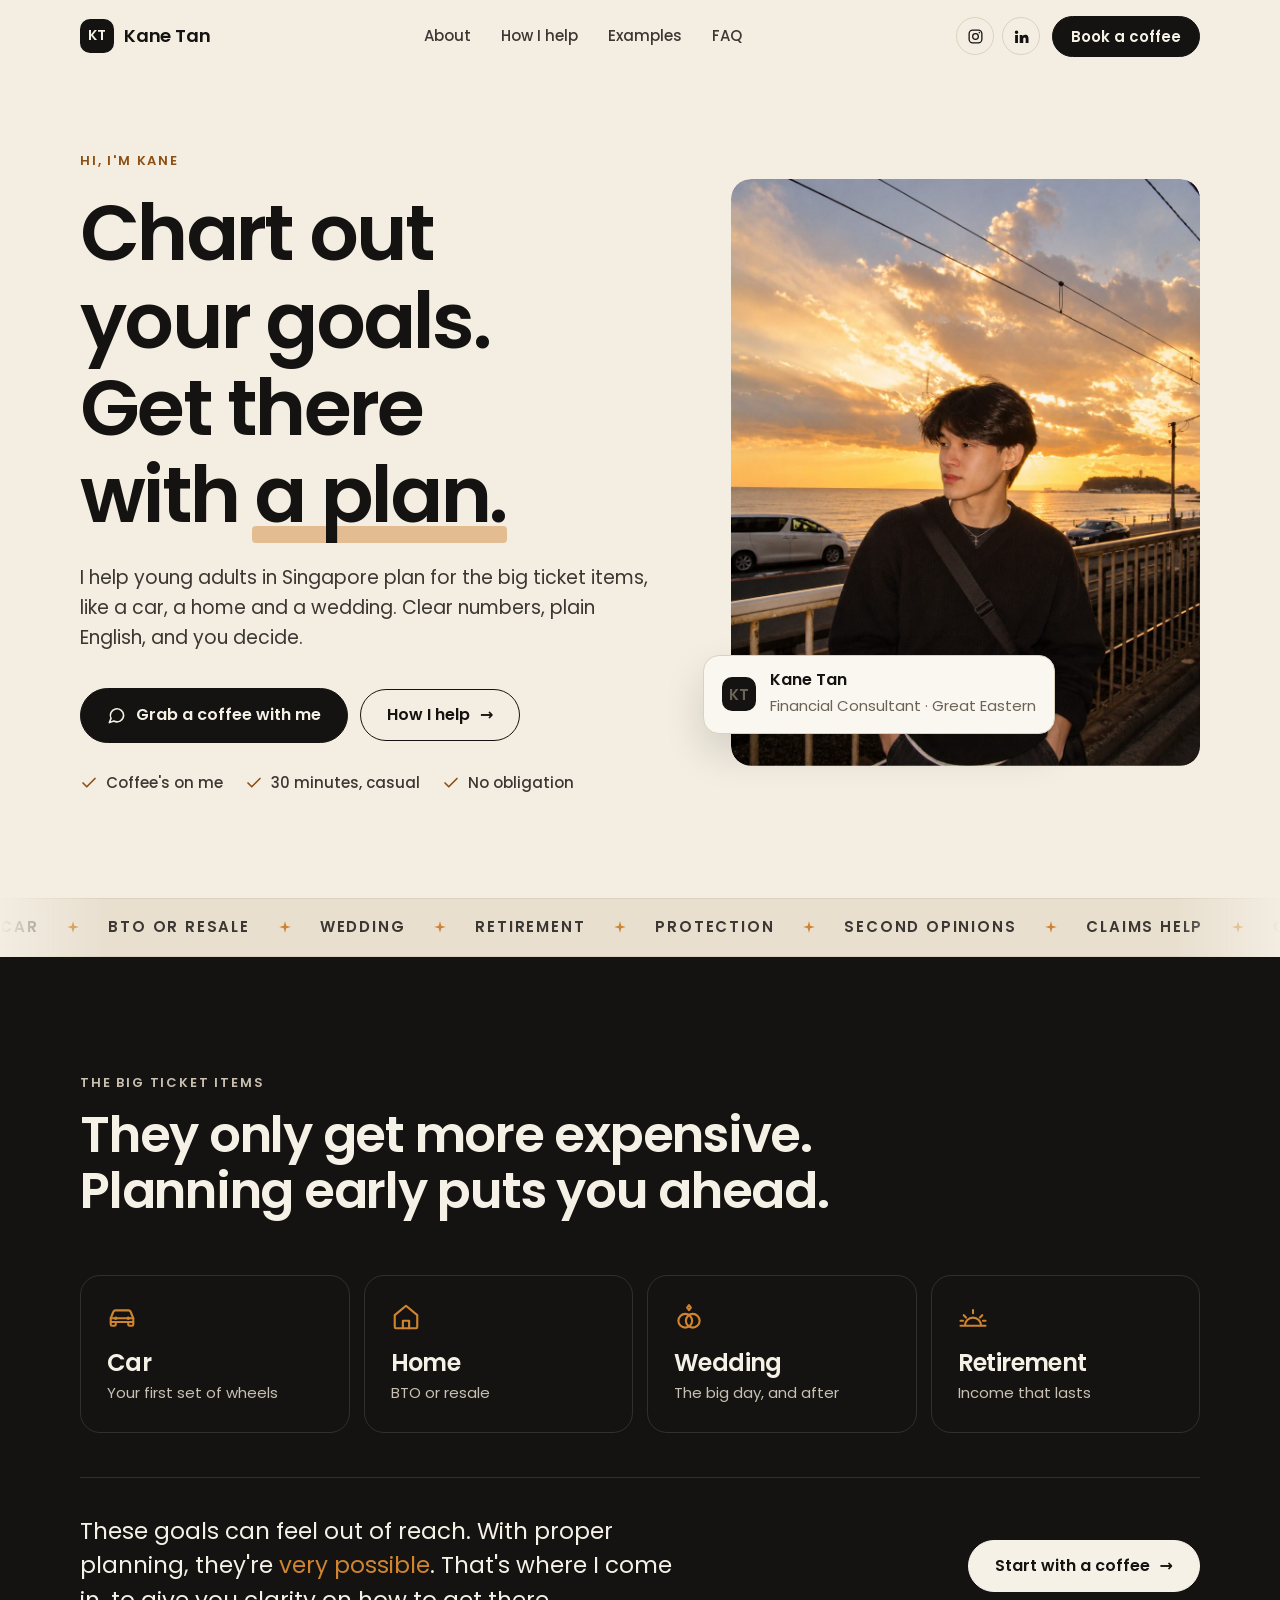
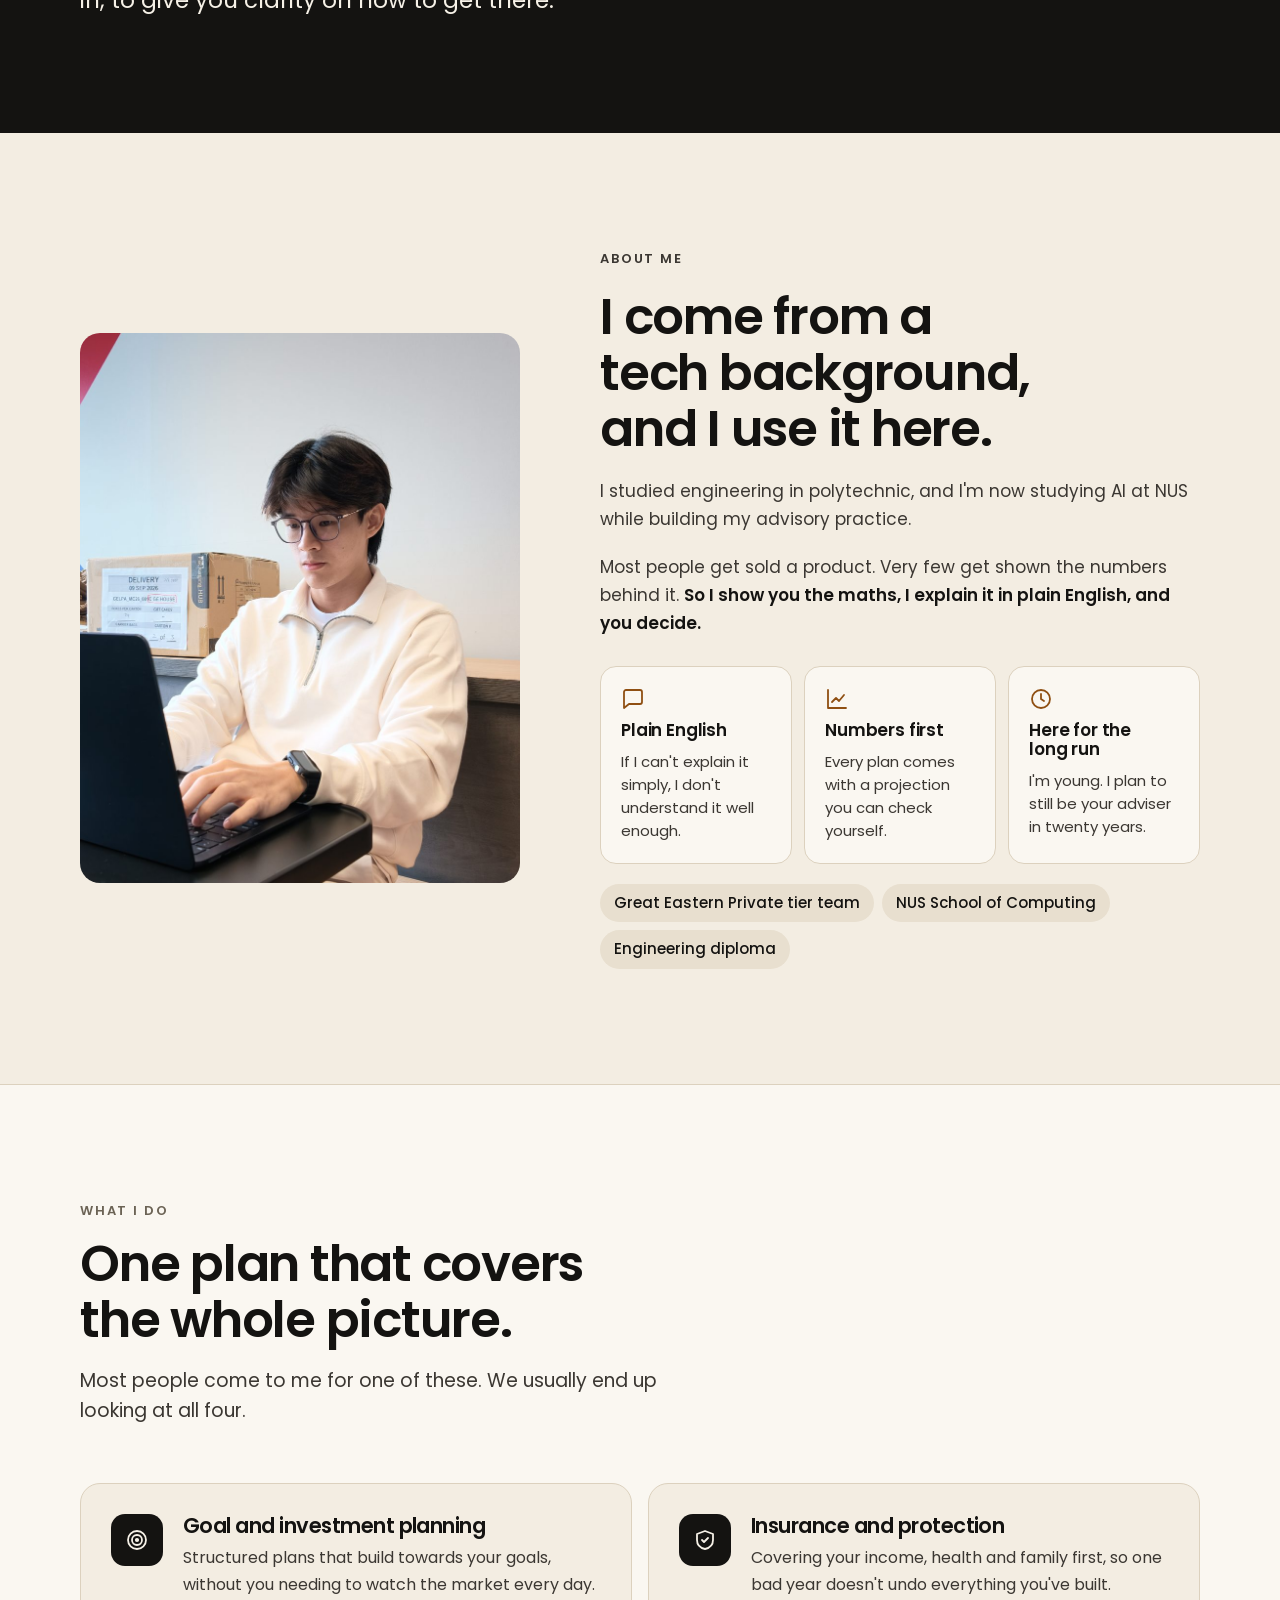
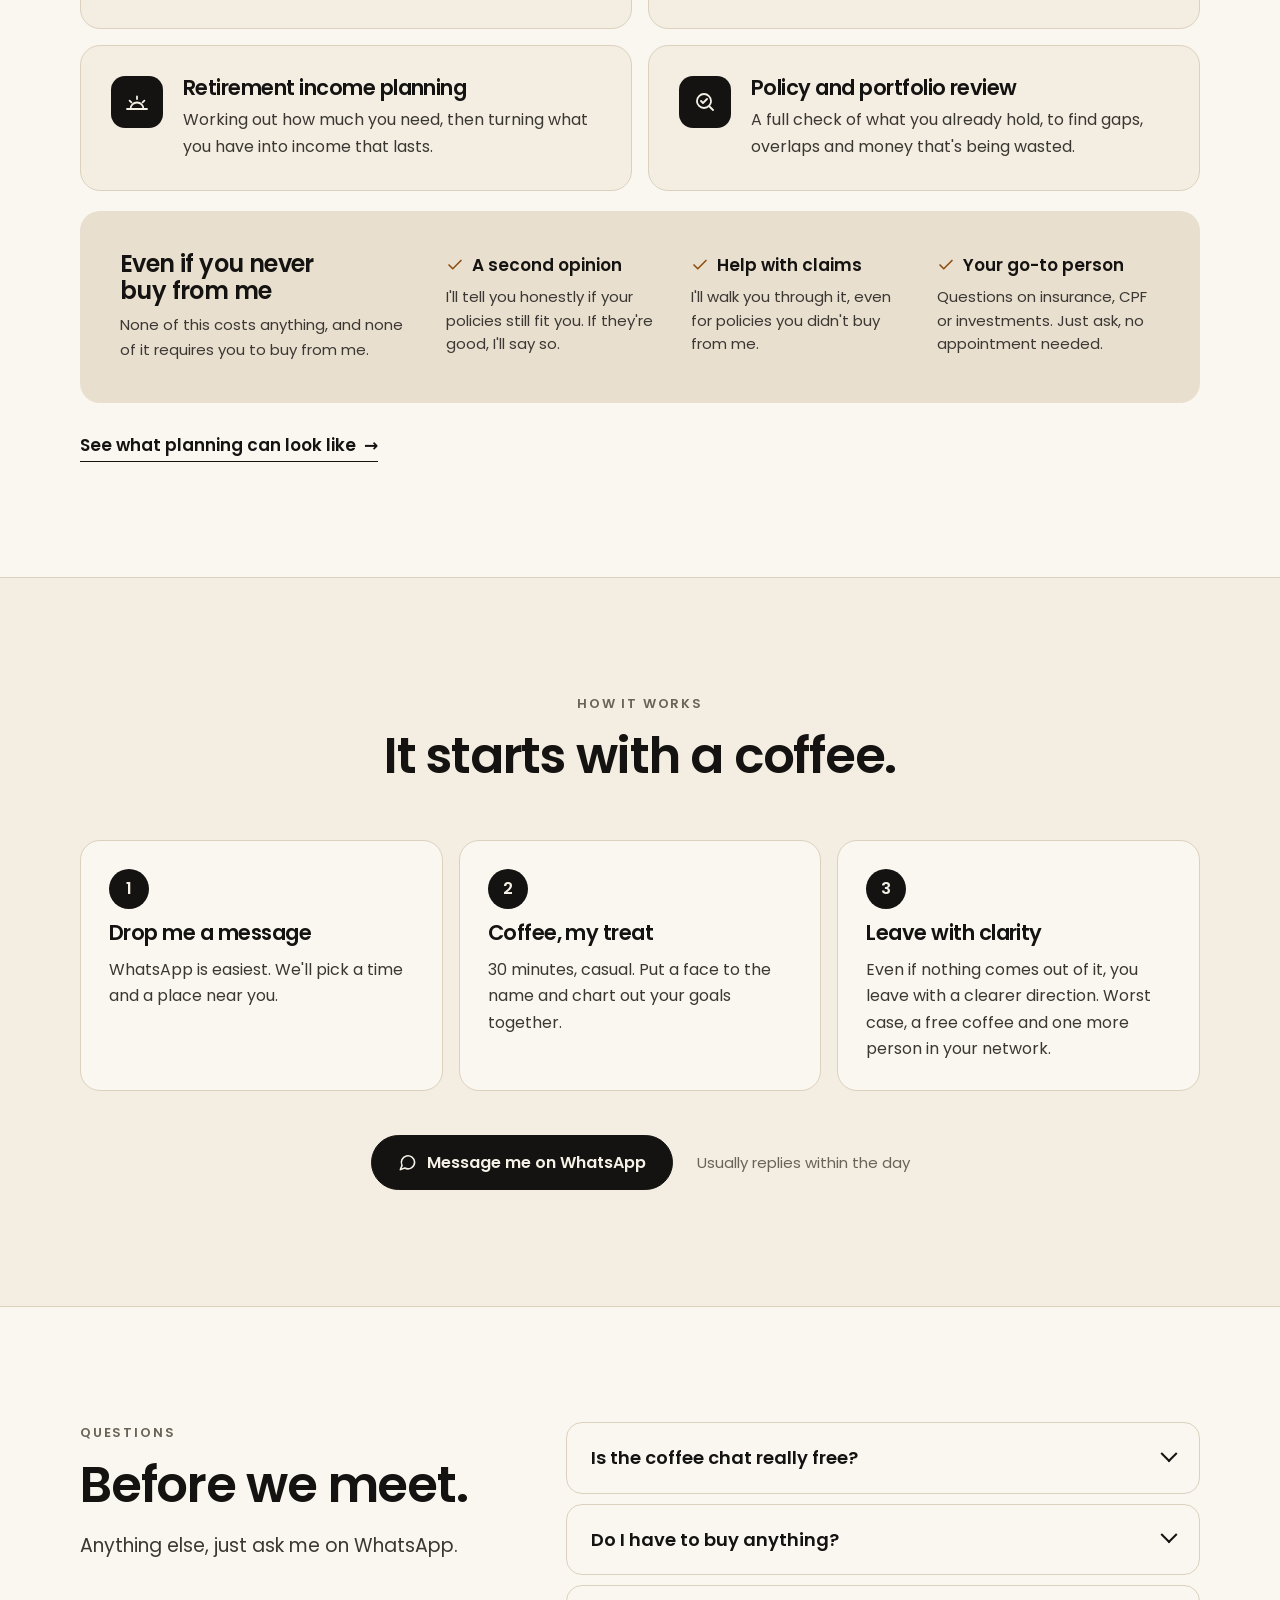
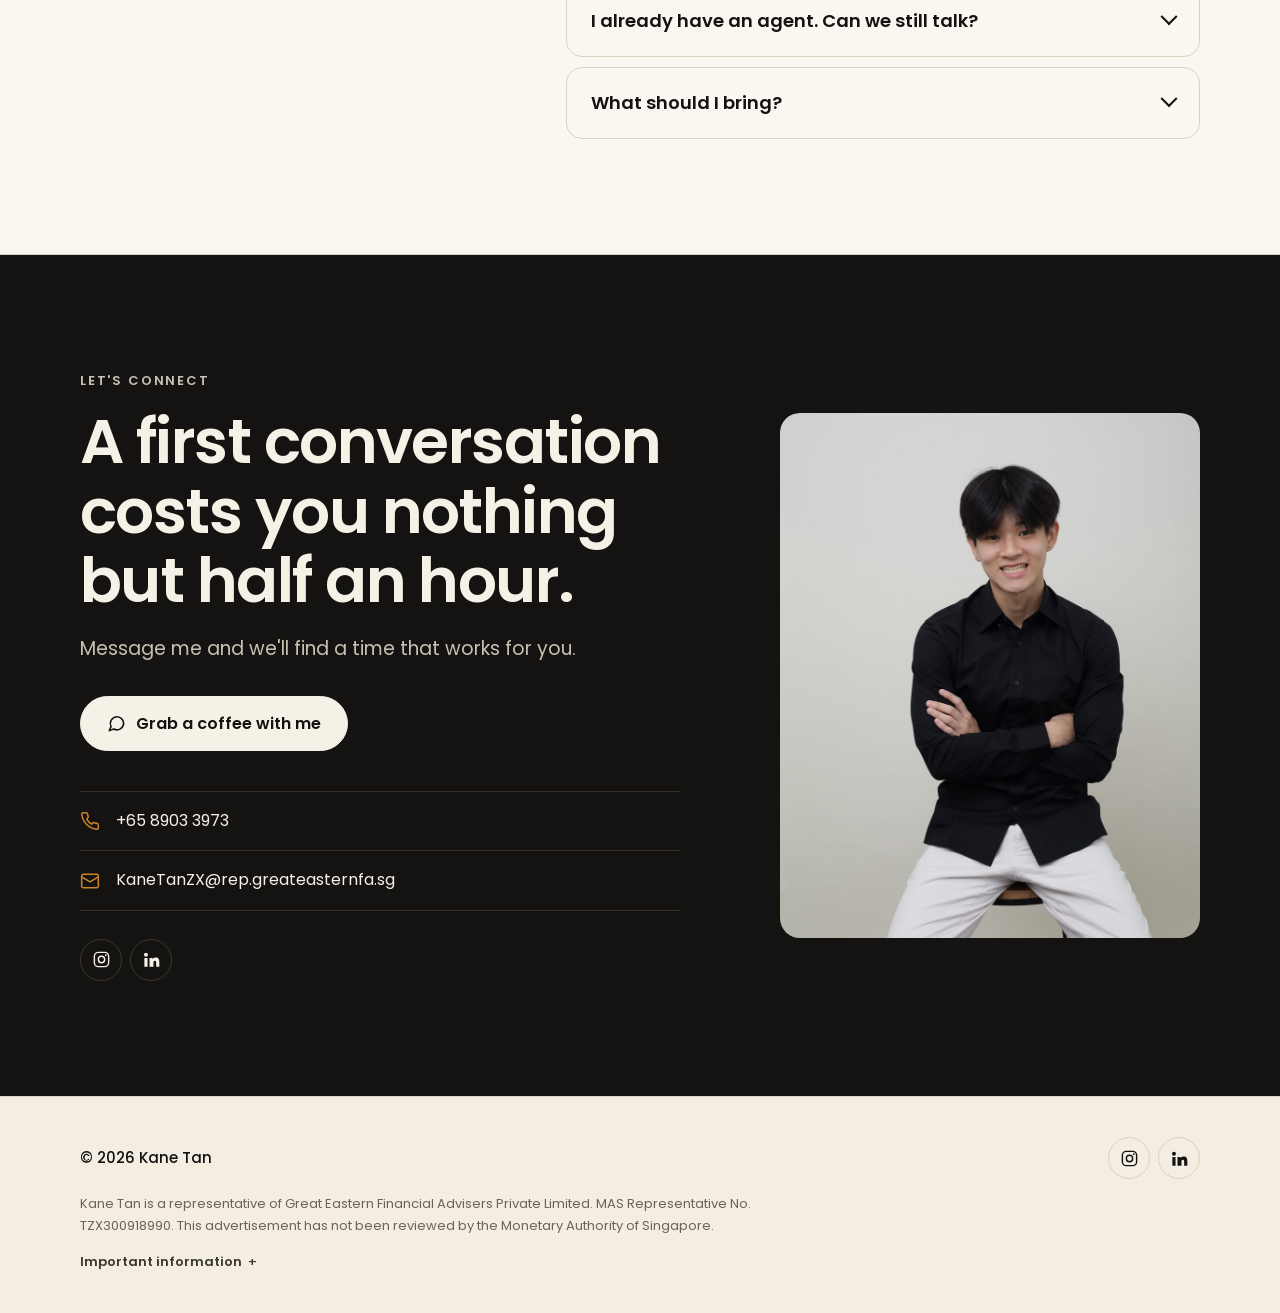
==== commit 2adbe5b5: "Add motion: hero entrance, scroll reveals, ticker, animated examples; update photo card and chip Co-" ====
--- a/index.html
+++ b/index.html
@@ -15,6 +15,7 @@
 <link rel="icon" href="/favicon.svg" type="image/svg+xml">
 <link rel="preload" href="/assets/fonts/poppins-latin-600-normal.woff2" as="font" type="font/woff2" crossorigin>
 <link rel="preload" href="/assets/fonts/poppins-latin-400-normal.woff2" as="font" type="font/woff2" crossorigin>
+<script>document.documentElement.classList.add("js");setTimeout(function(){if(!window.__siteReady)document.documentElement.classList.remove("js")},2500);</script>
 <link rel="stylesheet" href="/styles.css">
 </head>
 <body>
@@ -44,17 +45,17 @@
   <section class="hero">
     <div class="wrap hero-grid">
       <div>
-        <p class="label amber">Financial Consultant · Great Eastern</p>
-        <h1>Chart out your goals. Get there with <span class="hl">a plan.</span></h1>
-        <p class="lede">I help young adults in Singapore plan for the big ticket items, like a car, a home and a wedding. Clear numbers, plain English, and you decide.</p>
-        <div class="cta-row">
+        <p class="label amber rise" style="--d:0ms">Hi, I'm Kane</p>
+        <h1 class="rise" style="--d:100ms">Chart out your goals. Get there with <span class="hl">a plan.</span></h1>
+        <p class="lede rise" style="--d:220ms">I help young adults in Singapore plan for the big ticket items, like a car, a home and a wedding. Clear numbers, plain English, and you decide.</p>
+        <div class="cta-row rise" style="--d:340ms">
           <a class="btn btn-dark js-wa" href="https://wa.me/6589033973" target="_blank" rel="noopener">
             <svg viewBox="0 0 24 24" fill="none" stroke="currentColor" stroke-width="2" stroke-linecap="round" stroke-linejoin="round" aria-hidden="true"><path d="M21 11.5a8.4 8.4 0 0 1-12.4 7.4L3 21l2.1-5.4A8.4 8.4 0 1 1 21 11.5z"/></svg>
             Grab a coffee with me
           </a>
           <a class="btn btn-line" href="#help">How I help <span class="arrow" aria-hidden="true">→</span></a>
         </div>
-        <ul class="trust" aria-label="About the coffee chat">
+        <ul class="trust rise" style="--d:440ms" aria-label="About the coffee chat">
           <li><svg viewBox="0 0 24 24" fill="none" stroke="currentColor" stroke-width="2.2" stroke-linecap="round" stroke-linejoin="round" aria-hidden="true"><path d="M20 6 9 17l-5-5"/></svg>Coffee's on me</li>
           <li><svg viewBox="0 0 24 24" fill="none" stroke="currentColor" stroke-width="2.2" stroke-linecap="round" stroke-linejoin="round" aria-hidden="true"><path d="M20 6 9 17l-5-5"/></svg>30 minutes, casual</li>
           <li><svg viewBox="0 0 24 24" fill="none" stroke="currentColor" stroke-width="2.2" stroke-linecap="round" stroke-linejoin="round" aria-hidden="true"><path d="M20 6 9 17l-5-5"/></svg>No obligation</li>
@@ -62,10 +63,15 @@
       </div>
       <div class="photo">
         <img src="/assets/img/kane-sunset.jpg" width="1000" height="1249" alt="Kane Tan by the sea at sunset" fetchpriority="high">
-        <div class="photo-card"><span class="dot" aria-hidden="true"></span><div><b>Kane Tan</b><span>Taking new coffee chats</span></div></div>
-      </div>
-    </div>
-  </section>
+        <div class="photo-card"><span class="brand-mark" aria-hidden="true">KT</span><div><b>Kane Tan</b><span>Financial Consultant · Great Eastern</span></div></div>
+      </div>
+    </div>
+  </section>
+
+  <!-- TICKER -->
+  <div class="ticker" aria-hidden="true">
+    <div class="ticker-track"><div class="ticker-row"><span>Car</span><svg viewBox="0 0 24 24" aria-hidden="true"><path d="M12 2l2.2 7.8L22 12l-7.8 2.2L12 22l-2.2-7.8L2 12l7.8-2.2z" fill="currentColor"/></svg><span>BTO or resale</span><svg viewBox="0 0 24 24" aria-hidden="true"><path d="M12 2l2.2 7.8L22 12l-7.8 2.2L12 22l-2.2-7.8L2 12l7.8-2.2z" fill="currentColor"/></svg><span>Wedding</span><svg viewBox="0 0 24 24" aria-hidden="true"><path d="M12 2l2.2 7.8L22 12l-7.8 2.2L12 22l-2.2-7.8L2 12l7.8-2.2z" fill="currentColor"/></svg><span>Retirement</span><svg viewBox="0 0 24 24" aria-hidden="true"><path d="M12 2l2.2 7.8L22 12l-7.8 2.2L12 22l-2.2-7.8L2 12l7.8-2.2z" fill="currentColor"/></svg><span>Protection</span><svg viewBox="0 0 24 24" aria-hidden="true"><path d="M12 2l2.2 7.8L22 12l-7.8 2.2L12 22l-2.2-7.8L2 12l7.8-2.2z" fill="currentColor"/></svg><span>Second opinions</span><svg viewBox="0 0 24 24" aria-hidden="true"><path d="M12 2l2.2 7.8L22 12l-7.8 2.2L12 22l-2.2-7.8L2 12l7.8-2.2z" fill="currentColor"/></svg><span>Claims help</span><svg viewBox="0 0 24 24" aria-hidden="true"><path d="M12 2l2.2 7.8L22 12l-7.8 2.2L12 22l-2.2-7.8L2 12l7.8-2.2z" fill="currentColor"/></svg><span>Coffee's on me</span><svg viewBox="0 0 24 24" aria-hidden="true"><path d="M12 2l2.2 7.8L22 12l-7.8 2.2L12 22l-2.2-7.8L2 12l7.8-2.2z" fill="currentColor"/></svg></div><div class="ticker-row"><span>Car</span><svg viewBox="0 0 24 24" aria-hidden="true"><path d="M12 2l2.2 7.8L22 12l-7.8 2.2L12 22l-2.2-7.8L2 12l7.8-2.2z" fill="currentColor"/></svg><span>BTO or resale</span><svg viewBox="0 0 24 24" aria-hidden="true"><path d="M12 2l2.2 7.8L22 12l-7.8 2.2L12 22l-2.2-7.8L2 12l7.8-2.2z" fill="currentColor"/></svg><span>Wedding</span><svg viewBox="0 0 24 24" aria-hidden="true"><path d="M12 2l2.2 7.8L22 12l-7.8 2.2L12 22l-2.2-7.8L2 12l7.8-2.2z" fill="currentColor"/></svg><span>Retirement</span><svg viewBox="0 0 24 24" aria-hidden="true"><path d="M12 2l2.2 7.8L22 12l-7.8 2.2L12 22l-2.2-7.8L2 12l7.8-2.2z" fill="currentColor"/></svg><span>Protection</span><svg viewBox="0 0 24 24" aria-hidden="true"><path d="M12 2l2.2 7.8L22 12l-7.8 2.2L12 22l-2.2-7.8L2 12l7.8-2.2z" fill="currentColor"/></svg><span>Second opinions</span><svg viewBox="0 0 24 24" aria-hidden="true"><path d="M12 2l2.2 7.8L22 12l-7.8 2.2L12 22l-2.2-7.8L2 12l7.8-2.2z" fill="currentColor"/></svg><span>Claims help</span><svg viewBox="0 0 24 24" aria-hidden="true"><path d="M12 2l2.2 7.8L22 12l-7.8 2.2L12 22l-2.2-7.8L2 12l7.8-2.2z" fill="currentColor"/></svg><span>Coffee's on me</span><svg viewBox="0 0 24 24" aria-hidden="true"><path d="M12 2l2.2 7.8L22 12l-7.8 2.2L12 22l-2.2-7.8L2 12l7.8-2.2z" fill="currentColor"/></svg></div></div>
+  </div>
 
   <!-- GOALS -->
   <section class="dark sec" aria-labelledby="goals-h">
@@ -124,7 +130,7 @@
         </div>
         <div class="chips" aria-label="Background">
           <span class="chip">Great Eastern Private tier team</span>
-          <span class="chip">AI, NUS School of Computing</span>
+          <span class="chip">NUS School of Computing</span>
           <span class="chip">Engineering diploma</span>
         </div>
       </div>
--- a/styles.css
+++ b/styles.css
@@ -277,3 +277,59 @@
   .mcta .btn{width:100%}
 }
 @media (prefers-reduced-motion:reduce){html{scroll-behavior:auto}*{transition:none!important}}
+
+/* ---------- motion ----------
+   Hero plays in on load. Everything else rises in once as it scrolls into view.
+   All of it is skipped for people who ask for reduced motion, and nothing is hidden without JavaScript. */
+:root{--ease:cubic-bezier(.2,.7,.2,1)}
+.bar-fill{width:var(--w,100%)}
+
+@keyframes rise{from{opacity:0;transform:translateY(22px)}to{opacity:1;transform:none}}
+@keyframes unveil{from{clip-path:inset(12% 10% 0 10% round 20px);transform:scale(1.08)}to{clip-path:inset(0 0 0 0 round 20px);transform:none}}
+@keyframes underline{from{transform:scaleX(0)}to{transform:scaleX(1)}}
+@keyframes float{0%,100%{transform:translateY(0)}50%{transform:translateY(-8px)}}
+@keyframes cardIn{from{opacity:0;transform:translateY(16px) scale(.96)}to{opacity:1;transform:none}}
+@keyframes ticker{from{transform:translateX(0)}to{transform:translateX(-50%)}}
+
+.js .rise{opacity:0;animation:rise .9s var(--ease) var(--d,0ms) forwards}
+.js .hero .photo img{animation:unveil 1.3s var(--ease) .15s both}
+.js .hero h1 .hl::after{transform-origin:left;transform:scaleX(0);animation:underline .8s var(--ease) .9s forwards}
+.js .photo-card{opacity:0;animation:cardIn .7s var(--ease) 1s forwards,float 6s ease-in-out 1.8s infinite}
+
+/* scroll reveals */
+.js .sec-head,.js .goal,.js .goals-foot,.js .about-img,.js .about-body > *,.js .service,.js .free,.js .more-link,
+.js .step,.js .steps-cta,.js .faq details,.js .contact > div > *,.js .contact-img,.js .case,.js .sly-card,.js .cta-band{
+  opacity:0;transform:translateY(28px);transition:opacity .8s var(--ease),transform .8s var(--ease);transition-delay:var(--d,0ms)}
+.js .about-img,.js .contact-img{transform:translateY(28px) scale(.97)}
+.js .in.in{opacity:1;transform:none}
+
+/* bars grow, numbers count up (examples page) */
+.js .bar-fill{width:0;transition:width 1.4s var(--ease) .25s}
+.js .case.in .bar-fill{width:var(--w,100%)}
+.js .case.in .bar.main .bar-fill{transition-delay:.55s}
+
+/* hover life */
+.goal svg,.service .ic,.principle svg{transition:transform .35s var(--ease)}
+.goal:hover svg{transform:translateY(-3px) rotate(-6deg)}
+.service{transition:transform .3s var(--ease),box-shadow .3s var(--ease),border-color .3s}
+.service:hover,.js .service.in:hover{transform:translateY(-4px);box-shadow:0 16px 36px rgba(20,19,17,.08);border-color:#cfc3ad}
+.service:hover .ic{transform:rotate(-8deg) scale(1.06)}
+.step,.sly-card,.principle{transition:transform .3s var(--ease),box-shadow .3s var(--ease)}
+.step:hover,.sly-card:hover,.principle:hover,.js .step.in:hover,.js .sly-card.in:hover{transform:translateY(-4px);box-shadow:0 16px 36px rgba(20,19,17,.08)}
+.about-img,.contact-img{transition:transform .6s var(--ease)}
+
+/* ticker */
+.ticker{background:var(--sand);border-block:1px solid var(--line);overflow:hidden;padding-block:16px;-webkit-mask-image:linear-gradient(90deg,transparent,#000 8%,#000 92%,transparent);mask-image:linear-gradient(90deg,transparent,#000 8%,#000 92%,transparent)}
+.ticker-track{display:flex;width:max-content;animation:ticker 38s linear infinite}
+.ticker:hover .ticker-track{animation-play-state:paused}
+.ticker-row{display:flex;align-items:center;gap:28px;padding-right:28px}
+.ticker span{font-size:15px;font-weight:600;letter-spacing:.12em;text-transform:uppercase;white-space:nowrap;color:var(--ink-2)}
+.ticker svg{width:14px;height:14px;color:var(--amber)}
+
+@media (prefers-reduced-motion:reduce){
+  .js .rise,.js .hero .photo img,.js .photo-card,.js .hero h1 .hl::after{animation:none;opacity:1;transform:none;clip-path:none}
+  .js .sec-head,.js .goal,.js .goals-foot,.js .about-img,.js .about-body > *,.js .service,.js .free,.js .more-link,
+  .js .step,.js .steps-cta,.js .faq details,.js .contact > div > *,.js .contact-img,.js .case,.js .sly-card,.js .cta-band{opacity:1;transform:none}
+  .js .bar-fill{width:var(--w,100%)}
+  .ticker-track{animation:none}
+}
